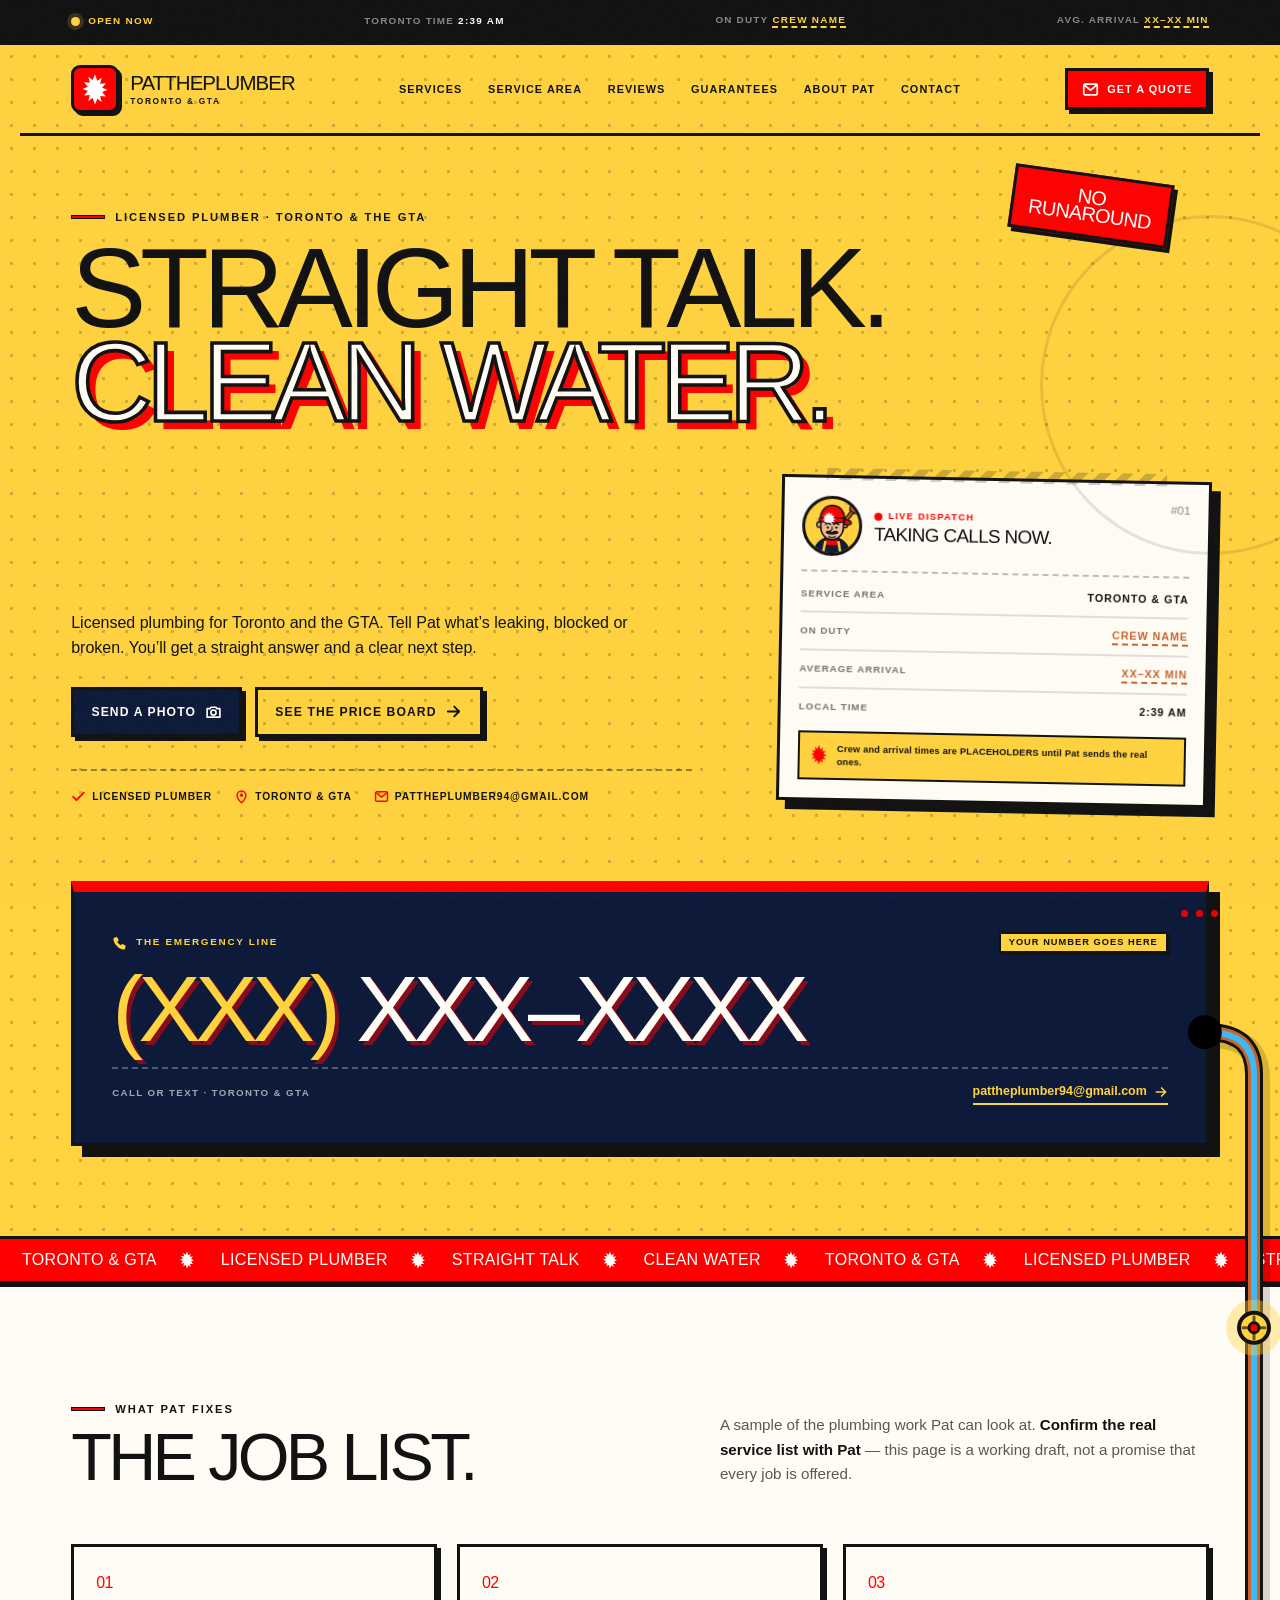
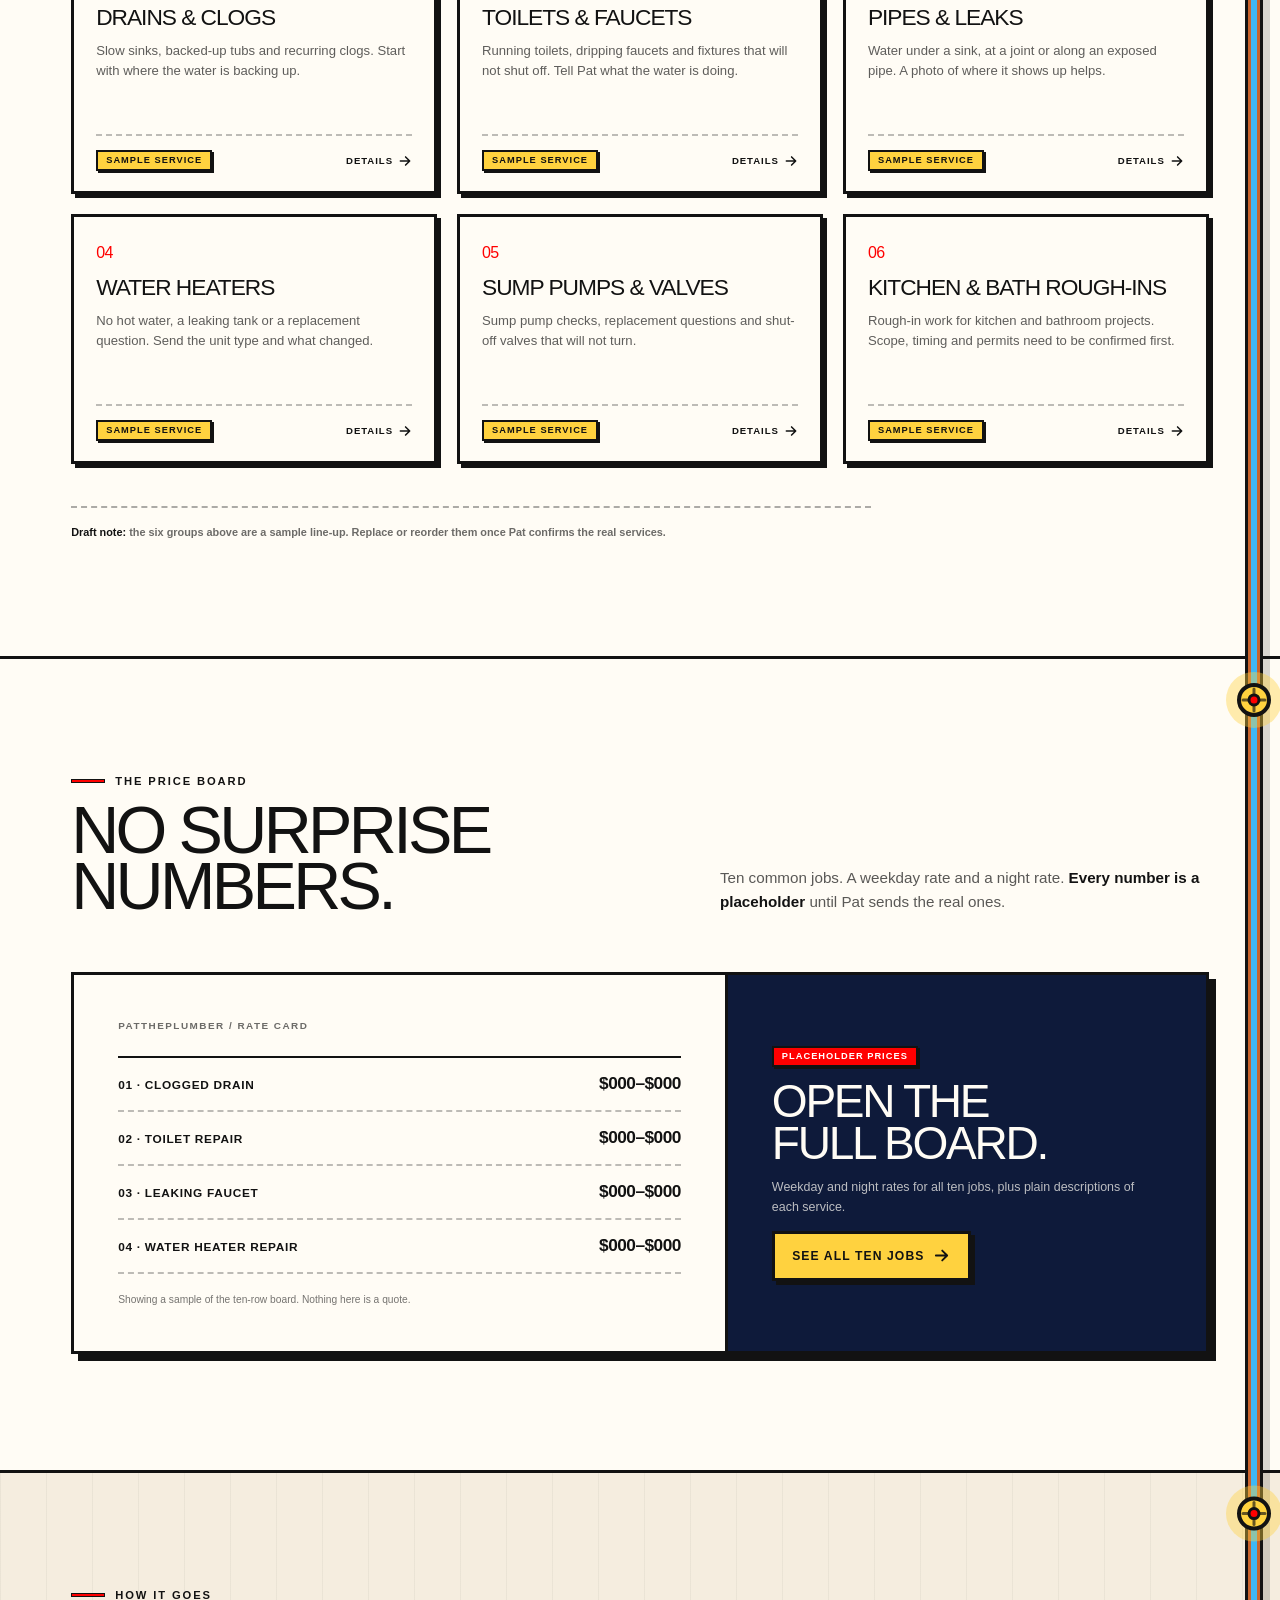
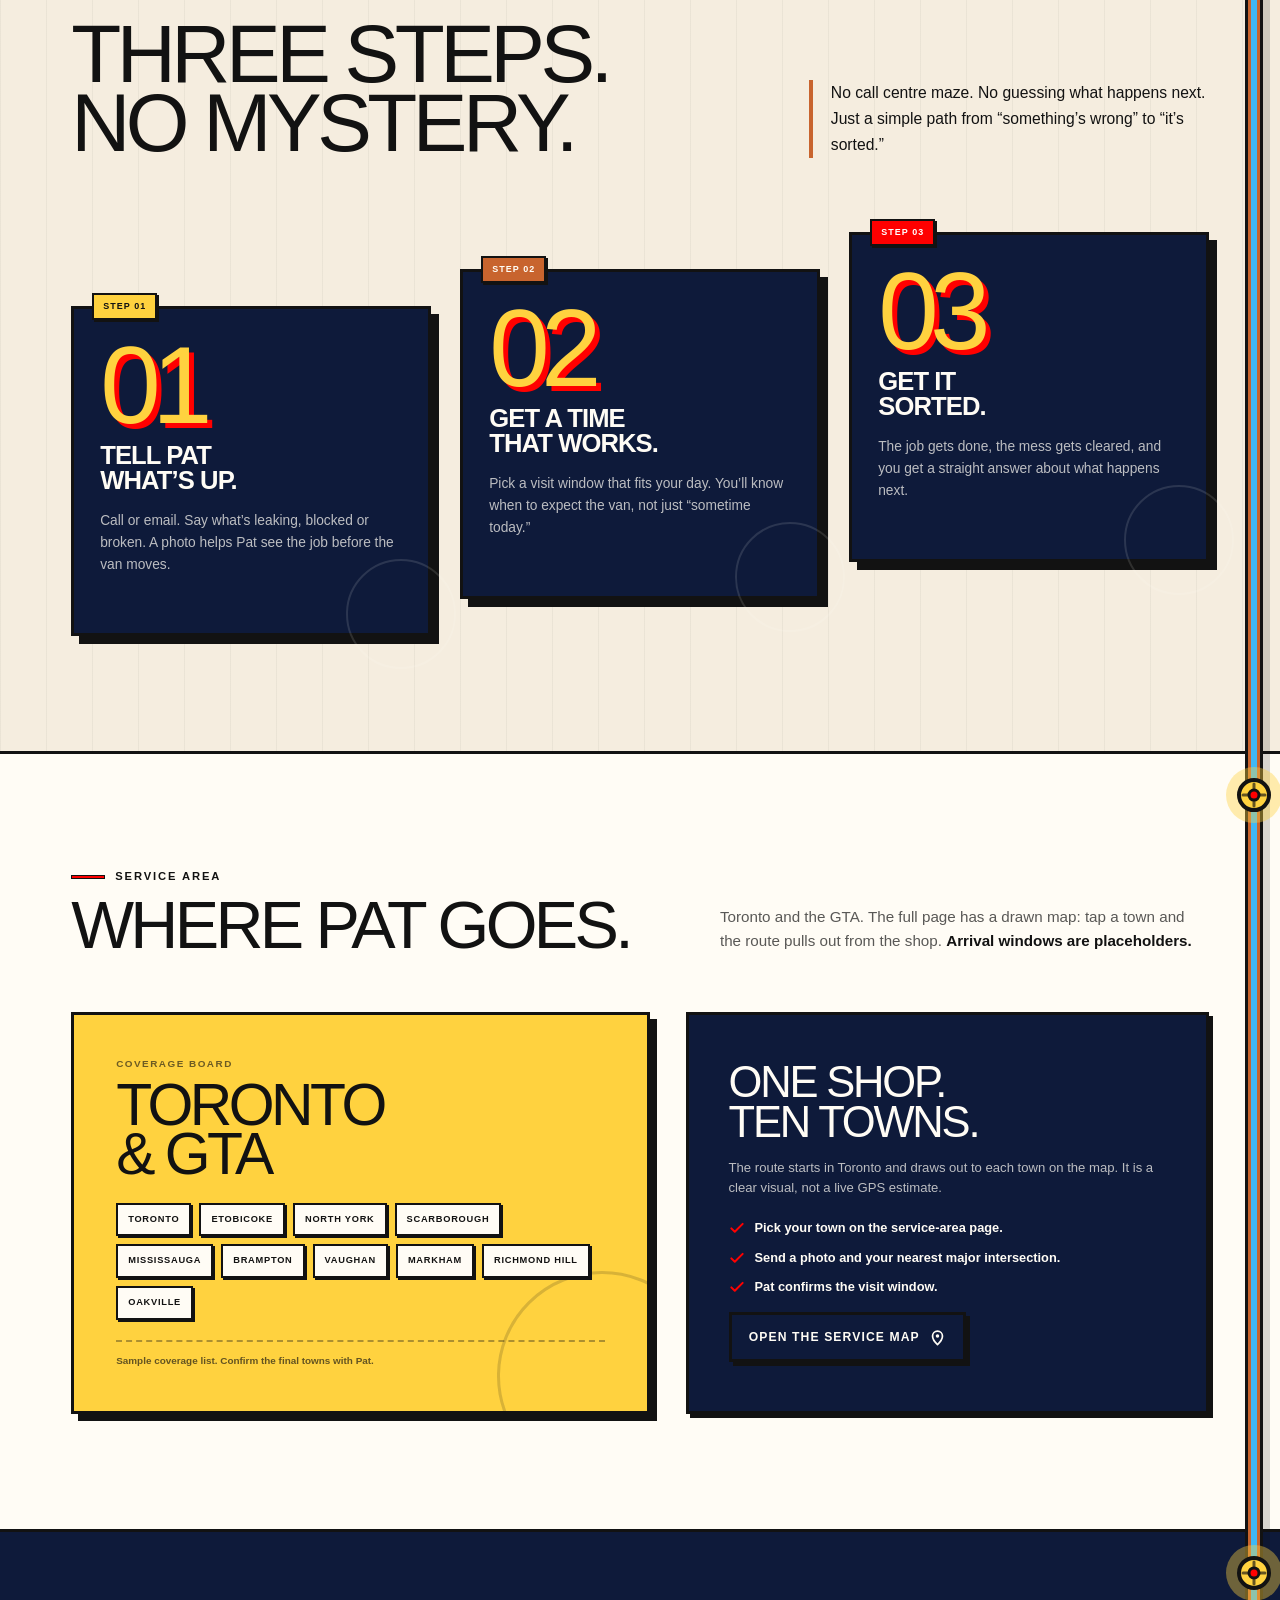
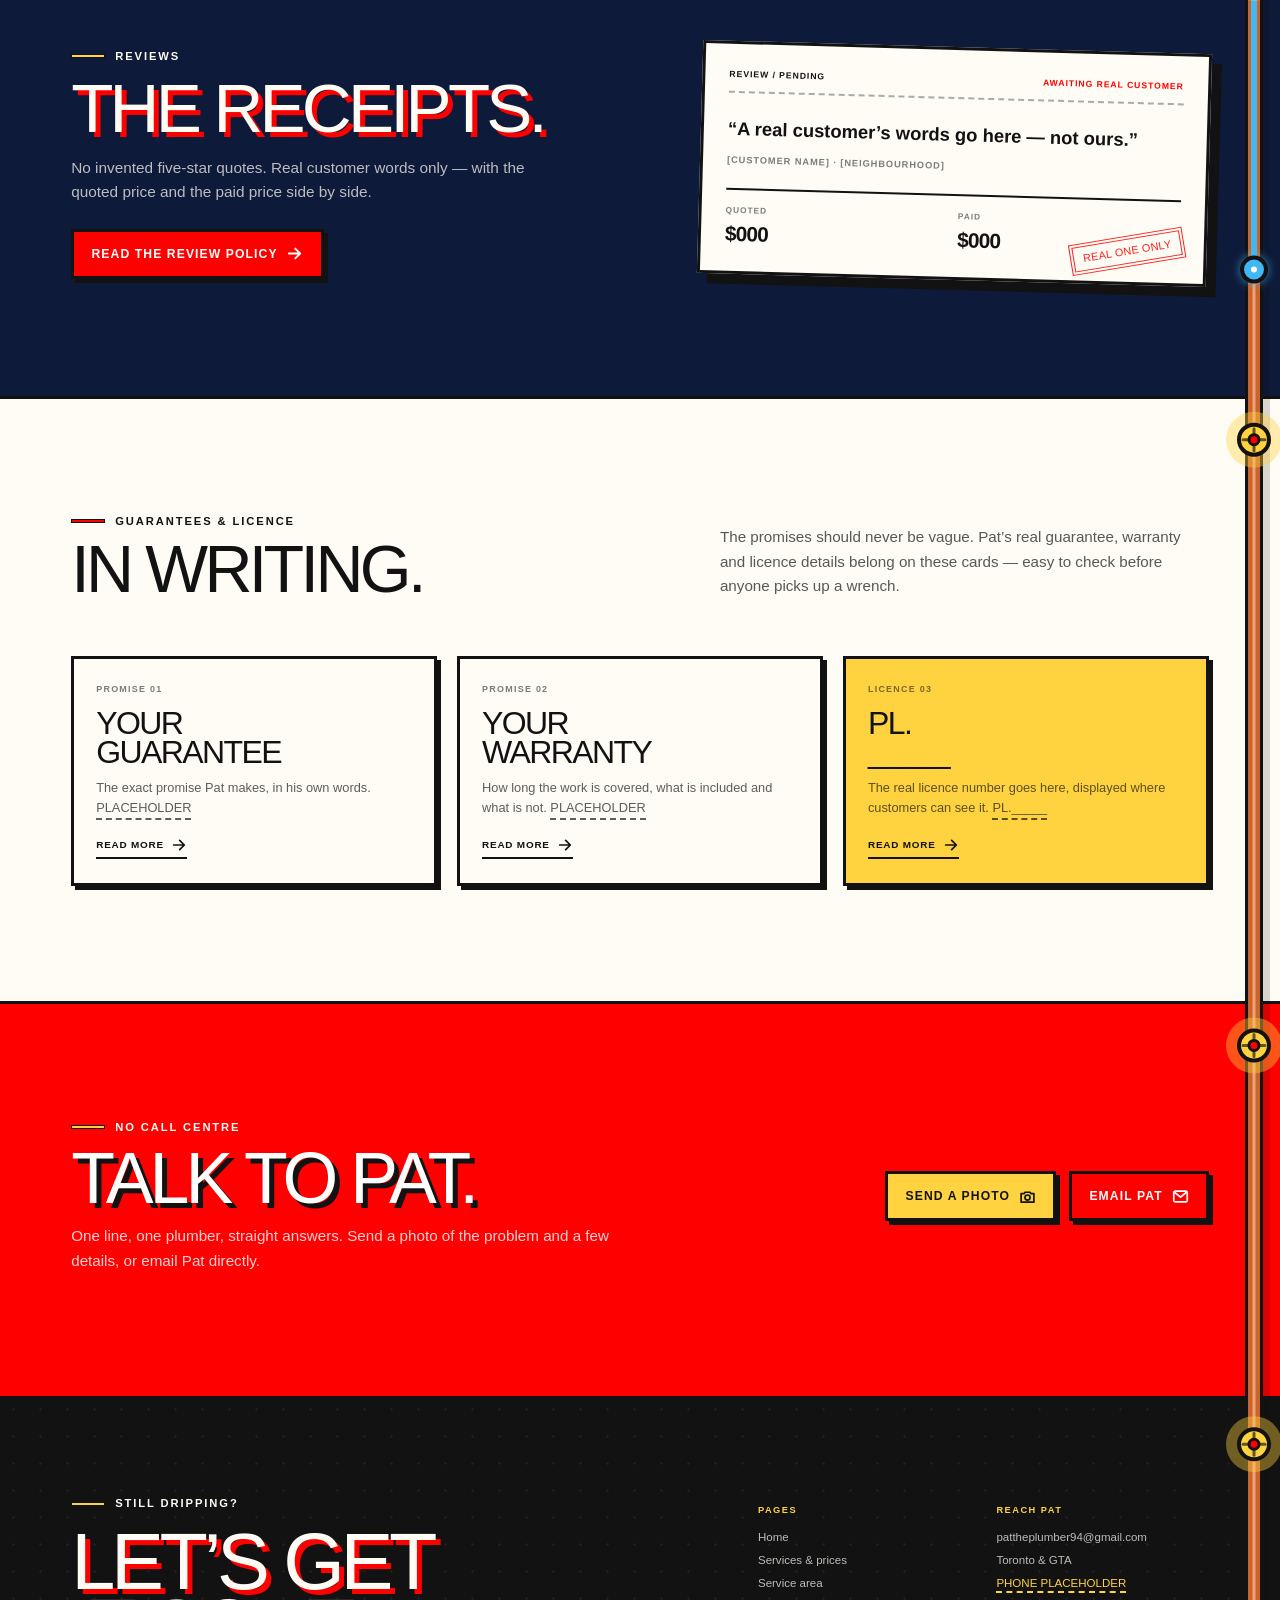
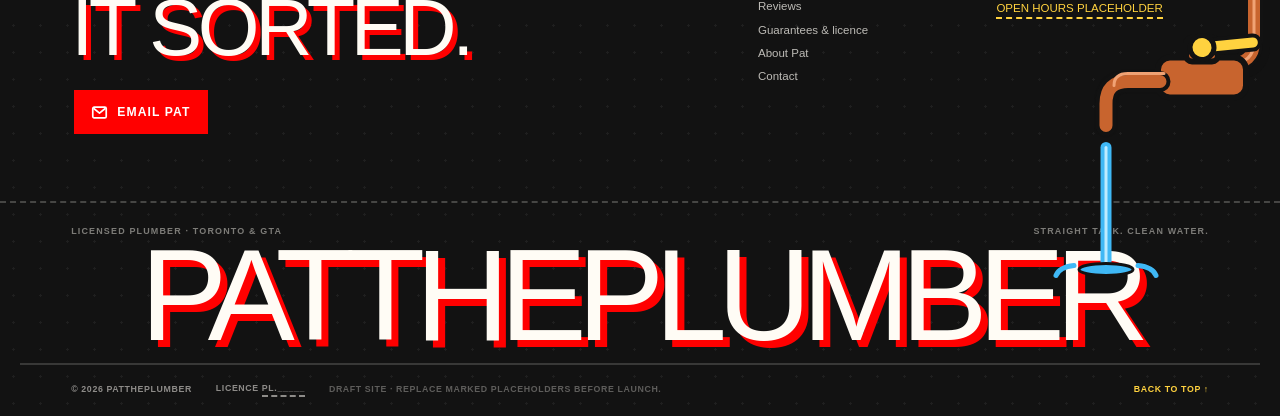
==== index.html @ 4ae0c4e9 "Add files via upload" ====
<!DOCTYPE html>
<html lang="en-CA" class="no-js">
<head>
  <meta charset="UTF-8">
  <meta name="viewport" content="width=device-width, initial-scale=1.0">
  <meta name="theme-color" content="#FFD23F">
  <meta name="robots" content="index, follow, max-image-preview:large">
  <title>Licensed Plumber in Toronto & the GTA | PatThePlumber</title>
  <meta name="description" content="Licensed plumbing for Toronto and the GTA. Straight talk, honest answers and careful work from PatThePlumber. Send a photo or email pattheplumber94@gmail.com.">
  <meta name="author" content="PatThePlumber">
  <meta name="geo.region" content="CA-ON">
  <meta name="geo.placename" content="Toronto">
  <link rel="canonical" href="/">
  <link rel="icon" href="favicon.svg" type="image/svg+xml">
  <link rel="preload" href="assets/fonts/archivo-black.woff2" as="font" type="font/woff2" crossorigin>
  <link rel="preload" href="assets/fonts/public-sans.woff2" as="font" type="font/woff2" crossorigin>
  <meta property="og:locale" content="en_CA">
  <meta property="og:type" content="website">
  <meta property="og:site_name" content="PatThePlumber">
  <meta property="og:title" content="Licensed Plumber in Toronto & the GTA | PatThePlumber">
  <meta property="og:description" content="Licensed plumbing for Toronto and the GTA. Straight talk, honest answers and careful work from PatThePlumber. Send a photo or email pattheplumber94@gmail.com.">
  <meta property="og:image" content="assets/og-cover.png">
  <meta property="og:image:alt" content="PatThePlumber — licensed plumber in Toronto and the GTA">
  <meta name="twitter:card" content="summary_large_image">
  <meta name="twitter:title" content="Licensed Plumber in Toronto & the GTA | PatThePlumber">
  <meta name="twitter:description" content="Licensed plumbing for Toronto and the GTA. Straight talk, honest answers and careful work from PatThePlumber. Send a photo or email pattheplumber94@gmail.com.">
  <meta name="twitter:image" content="assets/og-cover.png">
  <link rel="stylesheet" href="styles.css">
  <script type="application/ld+json">
{
  "@context": "https://schema.org",
  "@graph": [
    {
      "@type": [
        "Plumber",
        "LocalBusiness"
      ],
      "@id": "https://example.com/#business",
      "name": "PatThePlumber",
      "description": "Licensed plumbing for Toronto and the GTA.",
      "email": "pattheplumber94@gmail.com",
      "url": "https://example.com/",
      "areaServed": [
        {
          "@type": "City",
          "name": "Toronto"
        },
        {
          "@type": "City",
          "name": "Etobicoke"
        },
        {
          "@type": "City",
          "name": "North York"
        },
        {
          "@type": "City",
          "name": "Scarborough"
        },
        {
          "@type": "City",
          "name": "Mississauga"
        },
        {
          "@type": "City",
          "name": "Brampton"
        },
        {
          "@type": "City",
          "name": "Vaughan"
        },
        {
          "@type": "City",
          "name": "Markham"
        },
        {
          "@type": "City",
          "name": "Richmond Hill"
        },
        {
          "@type": "City",
          "name": "Oakville"
        }
      ],
      "knowsAbout": [
        "Drain cleaning",
        "Toilet repair",
        "Faucet repair",
        "Pipe repair",
        "Water heater repair",
        "Water heater replacement",
        "Sump pumps",
        "Shut-off valves",
        "Kitchen rough-ins",
        "Bathroom rough-ins"
      ]
    },
    {
      "@type": "WebSite",
      "@id": "https://example.com/#website",
      "url": "https://example.com/",
      "name": "PatThePlumber",
      "inLanguage": "en-CA",
      "publisher": {
        "@id": "https://example.com/#business"
      }
    },
    {
      "@type": "WebPage",
      "@id": "https://example.com/#webpage",
      "url": "https://example.com/",
      "name": "PatThePlumber — Licensed Plumber in Toronto & the GTA",
      "description": "Licensed plumbing for Toronto and the GTA. Straight talk, honest answers and careful work from PatThePlumber. Send a photo or email pattheplumber94@gmail.com.",
      "isPartOf": {
        "@id": "https://example.com/#website"
      },
      "about": {
        "@id": "https://example.com/#business"
      },
      "inLanguage": "en-CA"
    }
  ]
}
  </script>
  <script>document.documentElement.classList.remove("no-js");document.documentElement.classList.add("js");</script>
</head>
<body>

  <svg class="svg-sprite" xmlns="http://www.w3.org/2000/svg" aria-hidden="true">
    <defs>
      <symbol id="icon-arrow" viewBox="0 0 24 24">
        <path d="M4 12h15M13 5l7 7-7 7" fill="none" stroke="currentColor" stroke-width="2.6" stroke-linecap="round" stroke-linejoin="round"/>
      </symbol>
      <symbol id="icon-mail" viewBox="0 0 24 24">
        <rect x="2.5" y="4.5" width="19" height="15" rx="2" fill="none" stroke="currentColor" stroke-width="2.4"/>
        <path d="M3.5 6l8.5 7 8.5-7" fill="none" stroke="currentColor" stroke-width="2.4" stroke-linejoin="round"/>
      </symbol>
      <symbol id="icon-phone" viewBox="0 0 24 24">
        <path d="M7.2 2.8l3.1 5-2.2 2.1c1 2.6 2.7 4.3 5.3 5.3l2.1-2.2 5 3.1-.8 4.2c-.2 1-1.1 1.7-2.1 1.6C10 21 3 14 2.1 6.4c-.1-1 .6-1.9 1.6-2.1z" fill="currentColor"/>
      </symbol>
      <symbol id="icon-pin" viewBox="0 0 24 24">
        <path d="M12 22s7-6.1 7-12A7 7 0 1 0 5 10c0 5.9 7 12 7 12z" fill="none" stroke="currentColor" stroke-width="2.4" stroke-linejoin="round"/>
        <circle cx="12" cy="10" r="2.5" fill="currentColor"/>
      </symbol>
      <symbol id="icon-camera" viewBox="0 0 24 24">
        <path d="M3 8h4l1.5-2h7L17 8h4v12H3z" fill="none" stroke="currentColor" stroke-width="2.4" stroke-linejoin="round"/>
        <circle cx="12" cy="13.5" r="3.6" fill="none" stroke="currentColor" stroke-width="2.4"/>
      </symbol>
      <symbol id="icon-check" viewBox="0 0 24 24">
        <path d="M3.5 12.5l5.2 5.2L20.5 5.8" fill="none" stroke="currentColor" stroke-width="3" stroke-linecap="round" stroke-linejoin="round"/>
      </symbol>
      <symbol id="icon-drop" viewBox="0 0 24 24">
        <path d="M12 2.5S5.5 10 5.5 14.5a6.5 6.5 0 0 0 13 0C18.5 10 12 2.5 12 2.5z" fill="currentColor"/>
      </symbol>
      <symbol id="icon-wrench" viewBox="0 0 24 24">
        <path d="M15.7 2.6a6.2 6.2 0 0 0-5.8 8.5L2.6 18.4a2 2 0 0 0 2.9 2.9l7.3-7.3a6.2 6.2 0 0 0 8.5-5.8l-3.6 3.6-3.6-.1-.1-3.6 3.6-3.6z" fill="currentColor"/>
      </symbol>
      <symbol id="icon-maple" viewBox="0 0 64 72">
        <path d="M32 2l5.2 14.8 9.8-7-3.4 13.5 12.9-1.2-8.4 10 11.9 4.9-11.9 4.9 8.4 10-12.9-1.2 3.4 13.5-9.8-7L32 70l-5.2-14.8-9.8 7 3.4-13.5-12.9 1.2 8.4-10L4 35l11.9-4.9-8.4-10 12.9 1.2-3.4-13.5 9.8 7z" fill="currentColor"/>
      </symbol>
      <symbol id="icon-pat" viewBox="0 0 200 200">
        <circle cx="100" cy="100" r="98" fill="#FFD23F"/>
        <g fill="#121212" opacity=".16">
          <circle cx="30" cy="40" r="2.3"/><circle cx="54" cy="22" r="2.3"/><circle cx="80" cy="34" r="2.3"/><circle cx="170" cy="42" r="2.3"/><circle cx="150" cy="20" r="2.3"/><circle cx="28" cy="130" r="2.3"/><circle cx="174" cy="120" r="2.3"/><circle cx="30" cy="168" r="2.3"/><circle cx="170" cy="168" r="2.3"/>
        </g>
        <g transform="rotate(36 152 76)">
          <rect x="146" y="30" width="12" height="82" rx="4" fill="#C8642E" stroke="#121212" stroke-width="5"/>
          <path d="M152 18c-11 0-20 7-20 7l9 15h22l9-15s-9-7-20-7z" fill="#C8642E" stroke="#121212" stroke-width="5"/>
        </g>
        <path d="M36 200c3-36 27-56 64-56s61 20 64 56z" fill="#0E1A3A" stroke="#121212" stroke-width="6"/>
        <path d="M76 146h48v28H76z" fill="#FF0000" stroke="#121212" stroke-width="6"/>
        <path d="M76 156l-8 44M124 156l8 44" stroke="#FFD23F" stroke-width="9" fill="none"/>
        <circle cx="67" cy="200" r="6" fill="#FFD23F" stroke="#121212" stroke-width="3"/>
        <circle cx="133" cy="200" r="6" fill="#FFD23F" stroke="#121212" stroke-width="3"/>
        <path d="M86 128h28v24H86z" fill="#F2B98B" stroke="#121212" stroke-width="5"/>
        <circle cx="53" cy="96" r="10" fill="#F2B98B" stroke="#121212" stroke-width="5"/>
        <circle cx="147" cy="96" r="10" fill="#F2B98B" stroke="#121212" stroke-width="5"/>
        <path d="M58 78c0-26 18-44 42-44s42 18 42 44v26c0 27-18 46-42 46s-42-19-42-46z" fill="#F2B98B" stroke="#121212" stroke-width="6"/>
        <path d="M55 74c3-32 21-50 45-50s43 17 46 49l-91 1z" fill="#FF0000" stroke="#121212" stroke-width="6"/>
        <path d="M52 74c18-8 78-8 96 0v9c-27 8-69 8-96 0z" fill="#FF0000" stroke="#121212" stroke-width="5"/>
        <path d="M144 76c17 1 27 7 27 13 0 5-10 8-25 6z" fill="#FF0000" stroke="#121212" stroke-width="5"/>
        <path d="M88 48l4 10 8-6-2 11 11-1-6 8 9 4-9 4 6 8-11-1 2 11-8-6-4 10-4-10-8 6 2-11-11 1 6-8-9-4 9-4-6-8 11 1-2-11 8 6z" fill="#FFFFFF"/>
        <path d="M75 95c6-5 14-5 20 0M105 95c6-5 14-5 20 0" stroke="#121212" stroke-width="5" fill="none" stroke-linecap="round"/>
        <circle cx="84" cy="106" r="4.5" fill="#121212"/>
        <circle cx="116" cy="106" r="4.5" fill="#121212"/>
        <path d="M100 104v10l-6 3" stroke="#121212" stroke-width="4" fill="none" stroke-linecap="round"/>
        <path d="M76 123c8-7 16-7 24 0 8-7 16-7 24 0 0 6-10 9-24 9s-24-3-24-9z" fill="#121212"/>
        <path d="M88 139c6 5 18 5 24 0" stroke="#121212" stroke-width="4" fill="none" stroke-linecap="round"/>
      </symbol>
      <symbol id="icon-shop" viewBox="0 0 40 40">
        <rect x="2" y="2" width="36" height="36" rx="4" fill="#FFD23F" stroke="#121212" stroke-width="3"/>
        <path d="M26 8a7 7 0 0 0-6.3 9.6L8.4 29a2.1 2.1 0 1 0 3 3l11.4-11.3A7 7 0 0 0 32.4 14l-4 4-3.4-.1-.1-3.4z" fill="#121212"/>
      </symbol>
    </defs>
  </svg>

  <a class="skip-link" href="#main">Skip to content</a>

  <div class="site">
    <header class="status-bar">
      <div class="status-bar__inner container">
        <p class="status-open"><span class="status-open__dot" aria-hidden="true"></span> Open now</p>
        <p class="status-time"><span class="status-label">Toronto time</span> <span id="local-time">--:--</span></p>
        <p class="status-crew"><span class="status-label">On duty</span> <span class="ph">CREW NAME</span></p>
        <p class="status-eta"><span class="status-label">Avg. arrival</span> <span class="ph">XX–XX MIN</span></p>
      </div>
    </header>

    <main id="main">
      <section class="hero" id="top" data-pipe-section="Home" data-pipe-number="00">
        <nav class="nav container" aria-label="Main navigation">
          <a class="brand" href="index.html" aria-label="PatThePlumber — home">
            <span class="brand__mark" aria-hidden="true">
              <svg viewBox="0 0 64 64">
                <rect x="2" y="2" width="60" height="60" rx="10" fill="#FF0000" stroke="#121212" stroke-width="4"/>
                <use href="#icon-maple" x="13" y="11" width="38" height="43" color="#FFFFFF"/>
              </svg>
            </span>
            <span class="brand__type">
              <span class="brand__name">PATTHEPLUMBER</span>
              <span class="brand__sub">TORONTO &amp; GTA</span>
            </span>
          </a>

          <div class="nav__links" id="nav-links">
            <a href="services.html">Services</a>
            <a href="service-area.html">Service area</a>
            <a href="reviews.html">Reviews</a>
            <a href="guarantees.html">Guarantees</a>
            <a href="about.html">About Pat</a>
            <a href="contact.html">Contact</a>
          </div>

          <a class="btn btn--red btn--small nav__cta" href="contact.html">
            <svg class="icon" aria-hidden="true"><use href="#icon-mail"/></svg>
            Get a quote
          </a>
        </nav>

        <div class="hero__inner container">
          <div class="hero__head">
            <p class="eyebrow"><span class="eyebrow__rule" aria-hidden="true"></span> Licensed plumber · Toronto &amp; the GTA</p>
            <h1 class="display hero__title">STRAIGHT TALK.<br><span class="hero__title-accent">CLEAN WATER.</span></h1>
            <span class="hero__sticker" aria-hidden="true">NO<br>RUNAROUND</span>
          </div>

          <div class="hero__grid">
            <div class="hero__copy">
              <p class="hero__lede">Licensed plumbing for Toronto and the GTA. Tell Pat what’s leaking, blocked or broken. You’ll get a straight answer and a clear next step.</p>

              <div class="hero__actions">
                <a class="btn btn--navy" href="contact.html#quote">
                  Send a photo
                  <svg class="icon" aria-hidden="true"><use href="#icon-camera"/></svg>
                </a>
                <a class="btn btn--ghost" href="services.html#prices">
                  See the price board
                  <svg class="icon" aria-hidden="true"><use href="#icon-arrow"/></svg>
                </a>
              </div>

              <ul class="hero__facts">
                <li>
                  <svg class="icon" aria-hidden="true"><use href="#icon-check"/></svg>
                  Licensed plumber
                </li>
                <li>
                  <svg class="icon" aria-hidden="true"><use href="#icon-pin"/></svg>
                  Toronto &amp; GTA
                </li>
                <li>
                  <a href="mailto:pattheplumber94@gmail.com">
                    <svg class="icon" aria-hidden="true"><use href="#icon-mail"/></svg>
                    pattheplumber94@gmail.com
                  </a>
                </li>
              </ul>
            </div>

            <aside class="dispatch" aria-label="Live dispatch board">
              <div class="dispatch__head">
                <span class="dispatch__avatar" aria-hidden="true">
                  <svg viewBox="0 0 200 200"><use href="#icon-pat"/></svg>
                </span>
                <div class="dispatch__heading">
                  <p class="dispatch__live"><span class="live-dot" aria-hidden="true"></span> Live dispatch</p>
                  <p class="dispatch__title">Taking calls now.</p>
                </div>
                <span class="dispatch__no" aria-hidden="true">#01</span>
              </div>

              <div class="dispatch__rows">
                <div class="dispatch__row">
                  <span>Service area</span>
                  <strong>Toronto &amp; GTA</strong>
                </div>
                <div class="dispatch__row">
                  <span>On duty</span>
                  <strong class="ph">CREW NAME</strong>
                </div>
                <div class="dispatch__row">
                  <span>Average arrival</span>
                  <strong class="ph">XX–XX MIN</strong>
                </div>
                <div class="dispatch__row">
                  <span>Local time</span>
                  <strong id="dispatch-time">--:--</strong>
                </div>
              </div>

              <div class="dispatch__foot">
                <span class="dispatch__flag" aria-hidden="true">
                  <svg viewBox="0 0 64 72"><use href="#icon-maple" color="#FF0000"/></svg>
                </span>
                <p>Crew and arrival times are <strong>placeholders</strong> until Pat sends the real ones.</p>
              </div>
            </aside>
          </div>

          <div class="phone-slab" id="phone">
            <div class="phone-slab__top">
              <p class="phone-slab__label">
                <svg class="icon" aria-hidden="true"><use href="#icon-phone"/></svg>
                The emergency line
              </p>
              <span class="tag tag--yellow">Your number goes here</span>
            </div>

            <p class="phone-slab__number" aria-label="Placeholder phone number — add your real number">
              <span>(XXX)</span> XXX–XXXX
            </p>

            <div class="phone-slab__bottom">
              <p class="phone-slab__note">Call or text · Toronto &amp; GTA</p>
              <a class="phone-slab__email" href="mailto:pattheplumber94@gmail.com">
                pattheplumber94@gmail.com
                <svg class="icon" aria-hidden="true"><use href="#icon-arrow"/></svg>
              </a>
            </div>
          </div>
        </div>
      </section>

      <div class="marquee" aria-hidden="true">
        <div class="marquee__track">
          <span>Toronto &amp; GTA</span><span class="marquee__leaf"><svg viewBox="0 0 64 72"><use href="#icon-maple"/></svg></span>
          <span>Licensed plumber</span><span class="marquee__leaf"><svg viewBox="0 0 64 72"><use href="#icon-maple"/></svg></span>
          <span>Straight talk</span><span class="marquee__leaf"><svg viewBox="0 0 64 72"><use href="#icon-maple"/></svg></span>
          <span>Clean water</span><span class="marquee__leaf"><svg viewBox="0 0 64 72"><use href="#icon-maple"/></svg></span>
          <span>Toronto &amp; GTA</span><span class="marquee__leaf"><svg viewBox="0 0 64 72"><use href="#icon-maple"/></svg></span>
          <span>Licensed plumber</span><span class="marquee__leaf"><svg viewBox="0 0 64 72"><use href="#icon-maple"/></svg></span>
          <span>Straight talk</span><span class="marquee__leaf"><svg viewBox="0 0 64 72"><use href="#icon-maple"/></svg></span>
          <span>Clean water</span><span class="marquee__leaf"><svg viewBox="0 0 64 72"><use href="#icon-maple"/></svg></span>
        </div>
      </div>

      <section class="section home-services" id="services" data-pipe-section="What Pat fixes" data-pipe-number="01">
        <div class="container">
          <div class="section-head">
            <div>
              <p class="eyebrow"><span class="eyebrow__rule" aria-hidden="true"></span> What Pat fixes</p>
              <h2 class="display section-title">THE JOB LIST.</h2>
            </div>
            <p class="section-head__lede">A sample of the plumbing work Pat can look at. <strong>Confirm the real service list with Pat</strong> — this page is a working draft, not a promise that every job is offered.</p>
          </div>

          <div class="service-grid">
            <article class="service-card">
              <span class="service-card__num" aria-hidden="true">01</span>
              <h3><a href="services.html#drains">Drains &amp; clogs</a></h3>
              <p>Slow sinks, backed-up tubs and recurring clogs. Start with where the water is backing up.</p>
              <div class="service-card__foot">
                <span class="tag tag--yellow">Sample service</span>
                <a class="service-card__link" href="services.html#drains">Details <svg class="icon" aria-hidden="true"><use href="#icon-arrow"/></svg></a>
              </div>
            </article>

            <article class="service-card">
              <span class="service-card__num" aria-hidden="true">02</span>
              <h3><a href="services.html#fixtures">Toilets &amp; faucets</a></h3>
              <p>Running toilets, dripping faucets and fixtures that will not shut off. Tell Pat what the water is doing.</p>
              <div class="service-card__foot">
                <span class="tag tag--yellow">Sample service</span>
                <a class="service-card__link" href="services.html#fixtures">Details <svg class="icon" aria-hidden="true"><use href="#icon-arrow"/></svg></a>
              </div>
            </article>

            <article class="service-card">
              <span class="service-card__num" aria-hidden="true">03</span>
              <h3><a href="services.html#pipes">Pipes &amp; leaks</a></h3>
              <p>Water under a sink, at a joint or along an exposed pipe. A photo of where it shows up helps.</p>
              <div class="service-card__foot">
                <span class="tag tag--yellow">Sample service</span>
                <a class="service-card__link" href="services.html#pipes">Details <svg class="icon" aria-hidden="true"><use href="#icon-arrow"/></svg></a>
              </div>
            </article>

            <article class="service-card">
              <span class="service-card__num" aria-hidden="true">04</span>
              <h3><a href="services.html#water-heaters">Water heaters</a></h3>
              <p>No hot water, a leaking tank or a replacement question. Send the unit type and what changed.</p>
              <div class="service-card__foot">
                <span class="tag tag--yellow">Sample service</span>
                <a class="service-card__link" href="services.html#water-heaters">Details <svg class="icon" aria-hidden="true"><use href="#icon-arrow"/></svg></a>
              </div>
            </article>

            <article class="service-card">
              <span class="service-card__num" aria-hidden="true">05</span>
              <h3><a href="services.html#sump-valves">Sump pumps &amp; valves</a></h3>
              <p>Sump pump checks, replacement questions and shut-off valves that will not turn.</p>
              <div class="service-card__foot">
                <span class="tag tag--yellow">Sample service</span>
                <a class="service-card__link" href="services.html#sump-valves">Details <svg class="icon" aria-hidden="true"><use href="#icon-arrow"/></svg></a>
              </div>
            </article>

            <article class="service-card">
              <span class="service-card__num" aria-hidden="true">06</span>
              <h3><a href="services.html#rough-ins">Kitchen &amp; bath rough-ins</a></h3>
              <p>Rough-in work for kitchen and bathroom projects. Scope, timing and permits need to be confirmed first.</p>
              <div class="service-card__foot">
                <span class="tag tag--yellow">Sample service</span>
                <a class="service-card__link" href="services.html#rough-ins">Details <svg class="icon" aria-hidden="true"><use href="#icon-arrow"/></svg></a>
              </div>
            </article>
          </div>

          <p class="section-note"><strong>Draft note:</strong> the six groups above are a sample line-up. Replace or reorder them once Pat confirms the real services.</p>
        </div>
      </section>

      <section class="section rate-teaser-section" id="prices" data-pipe-section="Price board" data-pipe-number="02">
        <div class="container">
          <div class="section-head">
            <div>
              <p class="eyebrow"><span class="eyebrow__rule" aria-hidden="true"></span> The price board</p>
              <h2 class="display section-title">NO SURPRISE NUMBERS.</h2>
            </div>
            <p class="section-head__lede">Ten common jobs. A weekday rate and a night rate. <strong>Every number is a placeholder</strong> until Pat sends the real ones.</p>
          </div>

          <div class="rate-teaser">
            <div class="rate-teaser__copy">
              <p class="board-kicker">PatThePlumber / rate card</p>
              <div class="rate-teaser__rows" aria-hidden="true">
                <div><span>01 · Clogged drain</span><strong>$000–$000</strong></div>
                <div><span>02 · Toilet repair</span><strong>$000–$000</strong></div>
                <div><span>03 · Leaking faucet</span><strong>$000–$000</strong></div>
                <div><span>04 · Water heater repair</span><strong>$000–$000</strong></div>
              </div>
              <p class="rate-teaser__note">Showing a sample of the ten-row board. Nothing here is a quote.</p>
            </div>

            <div class="rate-teaser__cta">
              <span class="tag tag--red">Placeholder prices</span>
              <h3>OPEN THE<br>FULL BOARD.</h3>
              <p>Weekday and night rates for all ten jobs, plus plain descriptions of each service.</p>
              <a class="btn btn--yellow" href="services.html#prices">See all ten jobs <svg class="icon" aria-hidden="true"><use href="#icon-arrow"/></svg></a>
            </div>
          </div>
        </div>
      </section>

      <section class="section steps" id="how" data-pipe-section="How it goes" data-pipe-number="03">
        <div class="container">
          <div class="steps__head">
            <div>
              <p class="eyebrow"><span class="eyebrow__rule" aria-hidden="true"></span> How it goes</p>
              <h2 class="display steps__title">THREE STEPS.<br>NO MYSTERY.</h2>
            </div>
            <p class="steps__lede">No call centre maze. No guessing what happens next. Just a simple path from “something’s wrong” to “it’s sorted.”</p>
          </div>

          <div class="steps__grid">
            <article class="step-card step-card--1">
              <span class="step-card__tab">Step 01</span>
              <span class="step-card__num" aria-hidden="true">01</span>
              <h3>TELL PAT<br>WHAT’S UP.</h3>
              <p>Call or email. Say what’s leaking, blocked or broken. A photo helps Pat see the job before the van moves.</p>
            </article>

            <article class="step-card step-card--2">
              <span class="step-card__tab">Step 02</span>
              <span class="step-card__num" aria-hidden="true">02</span>
              <h3>GET A TIME<br>THAT WORKS.</h3>
              <p>Pick a visit window that fits your day. You’ll know when to expect the van, not just “sometime today.”</p>
            </article>

            <article class="step-card step-card--3">
              <span class="step-card__tab">Step 03</span>
              <span class="step-card__num" aria-hidden="true">03</span>
              <h3>GET IT<br>SORTED.</h3>
              <p>The job gets done, the mess gets cleared, and you get a straight answer about what happens next.</p>
            </article>
          </div>
        </div>
      </section>

      <section class="section area-teaser-section" id="area" data-pipe-section="Service area" data-pipe-number="04">
        <div class="container">
          <div class="section-head">
            <div>
              <p class="eyebrow"><span class="eyebrow__rule" aria-hidden="true"></span> Service area</p>
              <h2 class="display section-title">WHERE PAT GOES.</h2>
            </div>
            <p class="section-head__lede">Toronto and the GTA. The full page has a drawn map: tap a town and the route pulls out from the shop. <strong>Arrival windows are placeholders.</strong></p>
          </div>

          <div class="area-teaser">
            <div class="coverage-board">
              <p class="board-kicker">Coverage board</p>
              <p class="coverage-board__title">TORONTO<br>&amp; GTA</p>
              <div class="town-pills">
                <a class="town-pill" href="service-area.html#toronto">Toronto</a>
                <a class="town-pill" href="service-area.html#etobicoke">Etobicoke</a>
                <a class="town-pill" href="service-area.html#north-york">North York</a>
                <a class="town-pill" href="service-area.html#scarborough">Scarborough</a>
                <a class="town-pill" href="service-area.html#mississauga">Mississauga</a>
                <a class="town-pill" href="service-area.html#brampton">Brampton</a>
                <a class="town-pill" href="service-area.html#vaughan">Vaughan</a>
                <a class="town-pill" href="service-area.html#markham">Markham</a>
                <a class="town-pill" href="service-area.html#richmond-hill">Richmond Hill</a>
                <a class="town-pill" href="service-area.html#oakville">Oakville</a>
              </div>
              <p class="coverage-board__note">Sample coverage list. Confirm the final towns with Pat.</p>
            </div>

            <div class="area-teaser__copy">
              <h3>ONE SHOP.<br>TEN TOWNS.</h3>
              <p>The route starts in Toronto and draws out to each town on the map. It is a clear visual, not a live GPS estimate.</p>
              <ul class="checklist">
                <li><svg class="icon" aria-hidden="true"><use href="#icon-check"/></svg> Pick your town on the service-area page.</li>
                <li><svg class="icon" aria-hidden="true"><use href="#icon-check"/></svg> Send a photo and your nearest major intersection.</li>
                <li><svg class="icon" aria-hidden="true"><use href="#icon-check"/></svg> Pat confirms the visit window.</li>
              </ul>
              <a class="btn btn--navy" href="service-area.html">Open the service map <svg class="icon" aria-hidden="true"><use href="#icon-pin"/></svg></a>
            </div>
          </div>
        </div>
      </section>

      <section class="section reviews-teaser" id="reviews" data-pipe-section="Reviews" data-pipe-number="05">
        <div class="container reviews-teaser__grid">
          <div>
            <p class="eyebrow eyebrow--light"><span class="eyebrow__rule" aria-hidden="true"></span> Reviews</p>
            <h2 class="display reviews-teaser__title">THE RECEIPTS.</h2>
            <p class="reviews-teaser__lede">No invented five-star quotes. Real customer words only — with the quoted price and the paid price side by side.</p>
            <a class="btn btn--red" href="reviews.html">Read the review policy <svg class="icon" aria-hidden="true"><use href="#icon-arrow"/></svg></a>
          </div>

          <div class="receipt-note">
            <div class="receipt-note__head"><span>Review / pending</span><span>Awaiting real customer</span></div>
            <p class="receipt-note__quote">“A real customer’s words go here — not ours.”</p>
            <p class="receipt-note__who">[CUSTOMER NAME] · [NEIGHBOURHOOD]</p>
            <div class="receipt-note__rows">
              <div><span>Quoted</span><strong>$000</strong></div>
              <div><span>Paid</span><strong>$000</strong></div>
            </div>
            <span class="stamp" data-stamp>Real one only</span>
          </div>
        </div>
      </section>

      <section class="section trust-section" id="guarantees" data-pipe-section="Guarantees" data-pipe-number="06">
        <div class="container">
          <div class="section-head">
            <div>
              <p class="eyebrow"><span class="eyebrow__rule" aria-hidden="true"></span> Guarantees &amp; licence</p>
              <h2 class="display section-title">IN WRITING.</h2>
            </div>
            <p class="section-head__lede">The promises should never be vague. Pat’s real guarantee, warranty and licence details belong on these cards — easy to check before anyone picks up a wrench.</p>
          </div>

          <div class="trust-strip">
            <article class="trust-card">
              <span class="trust-card__label">Promise 01</span>
              <h3>YOUR<br>GUARANTEE</h3>
              <p>The exact promise Pat makes, in his own words. <span class="ph">PLACEHOLDER</span></p>
              <a class="text-link" href="guarantees.html">Read more <svg class="icon" aria-hidden="true"><use href="#icon-arrow"/></svg></a>
            </article>

            <article class="trust-card">
              <span class="trust-card__label">Promise 02</span>
              <h3>YOUR<br>WARRANTY</h3>
              <p>How long the work is covered, what is included and what is not. <span class="ph">PLACEHOLDER</span></p>
              <a class="text-link" href="guarantees.html">Read more <svg class="icon" aria-hidden="true"><use href="#icon-arrow"/></svg></a>
            </article>

            <article class="trust-card trust-card--licence">
              <span class="trust-card__label">Licence 03</span>
              <h3>PL.<br>_____</h3>
              <p>The real licence number goes here, displayed where customers can see it. <span class="ph">PL._____</span></p>
              <a class="text-link" href="guarantees.html">Read more <svg class="icon" aria-hidden="true"><use href="#icon-arrow"/></svg></a>
            </article>
          </div>
        </div>
      </section>

      <section class="section contact-cta" id="contact" data-pipe-section="Contact" data-pipe-number="07">
        <div class="container contact-cta__inner">
          <div>
            <p class="eyebrow eyebrow--light"><span class="eyebrow__rule" aria-hidden="true"></span> No call centre</p>
            <h2 class="display contact-cta__title">TALK TO PAT.</h2>
            <p>One line, one plumber, straight answers. Send a photo of the problem and a few details, or email Pat directly.</p>
          </div>
          <div class="contact-cta__actions">
            <a class="btn btn--yellow" href="contact.html#quote">Send a photo <svg class="icon" aria-hidden="true"><use href="#icon-camera"/></svg></a>
            <a class="btn btn--ghost btn--on-dark" href="mailto:pattheplumber94@gmail.com">Email Pat <svg class="icon" aria-hidden="true"><use href="#icon-mail"/></svg></a>
          </div>
        </div>
      </section>

    </main>

    <footer class="site-footer" id="footer" data-pipe-section="PatThePlumber" data-pipe-number="END">
      <div class="container footer__top">
        <div class="footer__cta">
          <p class="eyebrow eyebrow--light"><span class="eyebrow__rule" aria-hidden="true"></span> Still dripping?</p>
          <h2 class="display footer__cta-title">LET’S GET<br>IT SORTED.</h2>
          <a class="btn btn--red" href="mailto:pattheplumber94@gmail.com">
            <svg class="icon" aria-hidden="true"><use href="#icon-mail"/></svg>
            Email Pat
          </a>
        </div>

        <div class="footer__links">
          <div>
            <p class="footer__label">Pages</p>
            <a href="index.html">Home</a>
            <a href="services.html">Services &amp; prices</a>
            <a href="service-area.html">Service area</a>
            <a href="reviews.html">Reviews</a>
            <a href="guarantees.html">Guarantees &amp; licence</a>
            <a href="about.html">About Pat</a>
            <a href="contact.html">Contact</a>
          </div>
          <div>
            <p class="footer__label">Reach Pat</p>
            <a href="mailto:pattheplumber94@gmail.com">pattheplumber94@gmail.com</a>
            <span>Toronto &amp; GTA</span>
            <span class="ph">PHONE PLACEHOLDER</span>
            <span class="ph">OPEN HOURS PLACEHOLDER</span>
          </div>
        </div>
      </div>

      <div class="footer__name-wrap">
        <div class="container footer__name-meta">
          <span>Licensed plumber · Toronto &amp; GTA</span>
          <span>Straight talk. Clean water.</span>
        </div>
        <h2 class="footer__name" id="footer-name"><span>PATTHE</span><span>PLUMBER</span></h2>
      </div>

      <div class="container footer__bottom">
        <p>© <span id="year">2026</span> PatThePlumber</p>
        <p>Licence <span class="ph">PL._____</span></p>
        <p class="footer__draft">Draft site · replace marked placeholders before launch.</p>
        <a href="#top">Back to top <span aria-hidden="true">↑</span></a>
      </div>
    </footer>
  </div>

  <div class="pipe-layer" id="pipe-layer" aria-hidden="true">
    <svg id="pipe-svg" xmlns="http://www.w3.org/2000/svg">
      <path id="pipe-shadow" fill="none" stroke-width="22" stroke-linecap="round" stroke-linejoin="round"/>
      <path id="pipe-outline" fill="none" stroke="#121212" stroke-width="18" stroke-linecap="round" stroke-linejoin="round"/>
      <path id="pipe-body" fill="none" stroke="#C8642E" stroke-width="12" stroke-linecap="round" stroke-linejoin="round"/>
      <path id="pipe-highlight" fill="none" stroke="#F0A274" stroke-width="3" stroke-linecap="round" stroke-linejoin="round"/>
      <path id="pipe-water" fill="none" stroke="#3FB8F5" stroke-width="6" stroke-linecap="round" stroke-linejoin="round"/>
      <g id="pipe-joints"></g>

      <g id="pipe-faucet" class="faucet">
        <path class="faucet__shadow" d="M -42 4 H -74 Q -96 4 -96 26 V 48" fill="none" stroke="#121212" stroke-width="24" stroke-linecap="round"/>
        <rect x="-44" y="-20" width="88" height="40" rx="12" fill="#C8642E" stroke="#121212" stroke-width="6"/>
        <rect x="-16" y="-40" width="32" height="24" rx="6" fill="#C8642E" stroke="#121212" stroke-width="6"/>
        <path d="M -42 4 H -74 Q -96 4 -96 26 V 48" fill="none" stroke="#121212" stroke-width="21" stroke-linecap="round"/>
        <path d="M -42 4 H -74 Q -96 4 -96 26 V 48" fill="none" stroke="#C8642E" stroke-width="13" stroke-linecap="round"/>
        <path d="M -38 -4 H -74 Q -88 -4 -88 8" fill="none" stroke="#F0A274" stroke-width="3" stroke-linecap="round"/>
        <g id="faucet-lever">
          <path d="M 0 -30 L 44 -56" fill="none" stroke="#121212" stroke-width="18" stroke-linecap="round"/>
          <path d="M 0 -30 L 44 -56" fill="none" stroke="#FFD23F" stroke-width="10" stroke-linecap="round"/>
          <circle cx="0" cy="-30" r="12" fill="#FFD23F" stroke="#121212" stroke-width="5"/>
        </g>
        <path id="faucet-stream" class="faucet__stream" d="" fill="none" stroke="#3FB8F5" stroke-width="11" stroke-linecap="round"/>
        <path id="faucet-stream-shine" class="faucet__stream" d="" fill="none" stroke="#BDEBFF" stroke-width="3" stroke-linecap="round"/>
        <g id="faucet-splash" class="faucet__splash">
          <ellipse cx="-96" cy="0" rx="27" ry="6" fill="#3FB8F5" stroke="#121212" stroke-width="3"/>
          <path d="M-128 -4c-10 1-16 5-18 10M-64 -4c10 1 16 5 18 10" fill="none" stroke="#3FB8F5" stroke-width="5" stroke-linecap="round"/>
        </g>
      </g>

      <g id="water-head" class="water-head" hidden>
        <circle r="12" fill="#3FB8F5" stroke="#121212" stroke-width="4"/>
        <circle r="3" fill="#FFFCF5"/>
      </g>
    </svg>
  </div>

  <script src="script.js"></script>
</body>
</html>
---- styles.css ----
@font-face {
  font-family: "Archivo Black";
  src: url("assets/fonts/archivo-black.woff2") format("woff2");
  font-weight: 400;
  font-style: normal;
  font-display: swap;
}

@font-face {
  font-family: "Public Sans";
  src: url("assets/fonts/public-sans.woff2") format("woff2");
  font-weight: 100 900;
  font-style: normal;
  font-display: swap;
}

:root {
  --copper: #C8642E;
  --navy: #0E1A3A;
  --yellow: #FFD23F;
  --warm: #FFFCF5;
  --ink: #121212;
  --water: #3FB8F5;
  --red: #FF0000;
  --white: #FFFFFF;
  --canada-red: #FF0000;
  --canada-white: #FFFFFF;
  --font-display: "Archivo Black", Impact, sans-serif;
  --font-body: "Public Sans", "Helvetica Neue", Arial, sans-serif;
  --bw: 3px;
  --shadow-sm: 4px 4px 0 var(--ink);
  --shadow: 7px 7px 0 var(--ink);
  --shadow-lg: 10px 10px 0 var(--ink);
  --ease-pop: cubic-bezier(.2, .9, .25, 1.2);
}

*,
*::before,
*::after {
  box-sizing: border-box;
}

html {
  scroll-behavior: smooth;
  scroll-padding-top: 76px;
  overflow-x: clip;
}

body {
  margin: 0;
  font-family: var(--font-body);
  font-size: 16px;
  line-height: 1.5;
  color: var(--ink);
  background: var(--warm);
  overflow-x: clip;
  -webkit-font-smoothing: antialiased;
  text-rendering: optimizeLegibility;
}

body::before {
  content: "";
  position: fixed;
  inset: 0;
  z-index: 200;
  pointer-events: none;
  opacity: .025;
  background-image: url("data:image/svg+xml,%3Csvg viewBox='0 0 180 180' xmlns='http://www.w3.org/2000/svg'%3E%3Cfilter id='n'%3E%3CfeTurbulence type='fractalNoise' baseFrequency='.88' numOctaves='4' stitchTiles='stitch'/%3E%3C/filter%3E%3Crect width='100%25' height='100%25' filter='url(%23n)' opacity='.9'/%3E%3C/svg%3E");
}

img,
svg {
  display: block;
}

button,
input,
select,
textarea {
  font: inherit;
}

button,
a {
  -webkit-tap-highlight-color: transparent;
}

a {
  color: inherit;
}

p,
h1,
h2,
h3,
h4,
blockquote,
figure {
  margin: 0;
}

ul,
ol {
  margin: 0;
  padding: 0;
  list-style: none;
}

::selection {
  background: var(--red);
  color: var(--canada-white);
}

:focus-visible {
  outline: 3px dashed var(--ink);
  outline-offset: 4px;
}

.site-footer :focus-visible,
.call-panel :focus-visible,
.price-intro :focus-visible {
  outline-color: var(--yellow);
}

.svg-sprite {
  position: absolute;
  width: 0;
  height: 0;
  overflow: hidden;
}

.visually-hidden {
  position: absolute !important;
  width: 1px !important;
  height: 1px !important;
  padding: 0 !important;
  margin: -1px !important;
  overflow: hidden !important;
  clip: rect(0 0 0 0) !important;
  white-space: nowrap !important;
  border: 0 !important;
}

.skip-link {
  position: fixed;
  top: 10px;
  left: 10px;
  z-index: 300;
  transform: translateY(-180%);
  background: var(--yellow);
  color: var(--ink);
  border: var(--bw) solid var(--ink);
  box-shadow: var(--shadow-sm);
  padding: 10px 16px;
  font-weight: 800;
  text-decoration: none;
  transition: transform .18s ease;
}

.skip-link:focus {
  transform: translateY(0);
}

.container {
  width: 100%;
  max-width: 1240px;
  margin-inline: auto;
  padding-inline: clamp(20px, 4vw, 56px);
}

.site {
  position: relative;
  isolation: isolate;
}

.icon {
  width: 1.15em;
  height: 1.15em;
  flex: none;
  fill: none;
}

section {
  position: relative;
}

.section {
  padding-block: clamp(68px, 9vw, 122px);
  border-top: var(--bw) solid var(--ink);
}

.display {
  font-family: var(--font-display);
  font-weight: 400;
  text-transform: uppercase;
  line-height: .84;
  letter-spacing: -.055em;
}

.eyebrow {
  display: flex;
  align-items: center;
  gap: 10px;
  font-size: .7rem;
  font-weight: 800;
  line-height: 1.3;
  letter-spacing: .17em;
  text-transform: uppercase;
}

.eyebrow__rule {
  width: 34px;
  height: 4px;
  flex: none;
  background: var(--red);
  border: 1.5px solid var(--ink);
}

.eyebrow--light {
  color: var(--warm);
}

.eyebrow--light .eyebrow__rule {
  background: var(--yellow);
}

.board-kicker {
  font-size: .62rem;
  font-weight: 800;
  letter-spacing: .15em;
  text-transform: uppercase;
  color: rgba(18, 18, 18, .62);
}

.ph {
  display: inline-block;
  font-style: normal;
  border-bottom: 2px dashed currentColor;
  text-decoration-skip-ink: none;
}

.tag {
  display: inline-flex;
  align-items: center;
  gap: 5px;
  width: max-content;
  border: 2px solid var(--ink);
  padding: 4px 8px;
  font-size: .58rem;
  font-weight: 900;
  line-height: 1;
  letter-spacing: .11em;
  text-transform: uppercase;
  box-shadow: 2px 2px 0 var(--ink);
  white-space: nowrap;
}

.tag .icon {
  width: 12px;
  height: 12px;
}

.tag--red {
  background: var(--red);
  color: var(--canada-white);
}

.tag--yellow {
  background: var(--yellow);
  color: var(--ink);
}

.tag--navy {
  background: var(--navy);
  color: var(--warm);
}

.btn {
  display: inline-flex;
  align-items: center;
  justify-content: center;
  gap: .55rem;
  min-height: 50px;
  border: var(--bw) solid var(--ink);
  background: var(--yellow);
  color: var(--ink);
  padding: .82rem 1.08rem;
  font-family: var(--font-body);
  font-size: .76rem;
  font-weight: 900;
  line-height: 1;
  letter-spacing: .09em;
  text-transform: uppercase;
  text-decoration: none;
  box-shadow: var(--shadow-sm);
  cursor: pointer;
  transition: transform .15s var(--ease-pop), box-shadow .15s var(--ease-pop), background-color .15s ease;
}

.btn:hover {
  transform: translate(-2px, -2px);
  box-shadow: 6px 6px 0 var(--ink);
}

.btn:active {
  transform: translate(4px, 4px);
  box-shadow: 0 0 0 var(--ink);
}

.btn--red {
  background: var(--red);
  color: var(--canada-white);
}

.btn--navy {
  background: var(--navy);
  color: var(--warm);
}

.btn--ghost {
  background: transparent;
}

.btn--small {
  min-height: 42px;
  padding: .62rem .85rem;
  font-size: .68rem;
}

.btn--small .icon {
  width: 15px;
  height: 15px;
}

.btn .icon {
  width: 17px;
  height: 17px;
}

.text-link {
  display: inline-flex;
  align-items: center;
  gap: 7px;
  font-size: .76rem;
  font-weight: 900;
  letter-spacing: .08em;
  text-transform: uppercase;
  text-decoration: none;
  border-bottom: 2px solid currentColor;
  padding-bottom: 4px;
}

.text-link .icon {
  width: 16px;
  height: 16px;
  transition: transform .18s ease;
}

.text-link:hover .icon {
  transform: translateX(4px);
}

/* ---------- status bar ---------- */

.status-bar {
  position: sticky;
  top: 0;
  z-index: 120;
  background: var(--ink);
  color: var(--warm);
  border-bottom: var(--bw) solid var(--ink);
}

.status-bar__inner {
  display: flex;
  align-items: center;
  justify-content: space-between;
  gap: 12px 26px;
  min-height: 42px;
  padding-block: 8px;
  font-size: .62rem;
  font-weight: 800;
  letter-spacing: .13em;
  text-transform: uppercase;
}

.status-bar p {
  line-height: 1.2;
}

.status-label {
  color: rgba(255, 252, 245, .5);
  font-weight: 600;
  letter-spacing: .12em;
}

.status-open {
  display: flex;
  align-items: center;
  gap: 8px;
  color: var(--yellow);
}

.status-open__dot {
  width: 9px;
  height: 9px;
  border-radius: 50%;
  background: var(--yellow);
  box-shadow: 0 0 0 4px rgba(255, 210, 63, .16);
  animation: pulse-dot 2s ease-in-out infinite;
}

.status-time #local-time {
  font-variant-numeric: tabular-nums;
  color: var(--warm);
}

.status-crew .ph,
.status-eta .ph {
  color: var(--yellow);
}

/* ---------- nav ---------- */

.nav {
  display: flex;
  align-items: center;
  justify-content: space-between;
  gap: 26px;
  padding-block: 20px;
  border-bottom: var(--bw) solid var(--ink);
}

.brand {
  display: inline-flex;
  align-items: center;
  gap: 11px;
  text-decoration: none;
  flex: none;
}

.brand__mark {
  width: 48px;
  height: 48px;
  flex: none;
  filter: drop-shadow(3px 3px 0 var(--ink));
}

.brand__type {
  display: flex;
  flex-direction: column;
  line-height: 1;
}

.brand__name {
  font-family: var(--font-display);
  font-size: clamp(1rem, 1.6vw, 1.28rem);
  letter-spacing: -.045em;
}

.brand__sub {
  margin-top: 4px;
  font-size: .52rem;
  font-weight: 800;
  letter-spacing: .2em;
  text-transform: uppercase;
}

.nav__links {
  display: flex;
  align-items: center;
  gap: clamp(14px, 2vw, 26px);
}

.nav__links a {
  position: relative;
  font-size: .68rem;
  font-weight: 800;
  letter-spacing: .1em;
  text-transform: uppercase;
  text-decoration: none;
  padding-block: 5px;
}

.nav__links a::after {
  content: "";
  position: absolute;
  left: 0;
  right: 100%;
  bottom: 0;
  height: 3px;
  background: var(--red);
  transition: right .2s ease;
}

.nav__links a:hover::after {
  right: 0;
}

.nav__cta {
  flex: none;
}

/* ---------- hero ---------- */

.hero {
  position: relative;
  background-color: var(--yellow);
  background-image: radial-gradient(circle, rgba(18, 18, 18, .2) 1.55px, transparent 1.75px);
  background-size: 23px 23px;
  border-bottom: var(--bw) solid var(--ink);
  overflow: clip;
}

.hero::after {
  content: "";
  position: absolute;
  right: -100px;
  top: 170px;
  width: 340px;
  height: 340px;
  border: 3px solid rgba(18, 18, 18, .1);
  border-radius: 50%;
  pointer-events: none;
}

.hero__inner {
  padding-bottom: clamp(56px, 7vw, 96px);
}

.hero__head {
  position: relative;
  padding-top: clamp(38px, 6vw, 74px);
}

.hero__title {
  position: relative;
  z-index: 2;
  margin-top: 16px;
  font-size: clamp(2.45rem, 8.8vw, 8rem);
  max-width: 1180px;
}

.hero__title-accent {
  color: var(--warm);
  -webkit-text-stroke: clamp(2px, .28vw, 4px) var(--ink);
  text-shadow: clamp(4px, .62vw, 9px) clamp(4px, .62vw, 9px) 0 var(--red);
}

.hero__sticker {
  position: absolute;
  right: clamp(2px, 3vw, 70px);
  top: clamp(20px, 3vw, 38px);
  z-index: 1;
  display: inline-block;
  transform: rotate(8deg);
  background: var(--red);
  color: var(--canada-white);
  border: var(--bw) solid var(--ink);
  box-shadow: var(--shadow-sm);
  padding: 12px 15px;
  font-family: var(--font-display);
  font-size: clamp(1rem, 1.55vw, 1.35rem);
  line-height: .85;
  letter-spacing: -.03em;
  text-align: center;
}

.hero__grid {
  display: grid;
  grid-template-columns: minmax(0, 1.15fr) minmax(320px, .85fr);
  gap: clamp(28px, 4.5vw, 64px);
  align-items: end;
  margin-top: clamp(30px, 4vw, 48px);
}

.hero__copy {
  max-width: 660px;
}

.hero__lede {
  max-width: 590px;
  font-size: clamp(1rem, 1.25vw, 1.16rem);
  font-weight: 500;
  line-height: 1.6;
}

.hero__actions {
  display: flex;
  flex-wrap: wrap;
  gap: 13px;
  margin-top: 26px;
}

.hero__facts {
  display: flex;
  flex-wrap: wrap;
  gap: 10px 22px;
  margin-top: 32px;
  padding-top: 18px;
  border-top: 2px dashed rgba(18, 18, 18, .42);
  font-size: .64rem;
  font-weight: 800;
  letter-spacing: .09em;
  text-transform: uppercase;
}

.hero__facts li,
.hero__facts a {
  display: inline-flex;
  align-items: center;
  gap: 6px;
  text-decoration: none;
}

.hero__facts a:hover {
  text-decoration: underline;
  text-underline-offset: 3px;
}

.hero__facts .icon {
  width: 15px;
  height: 15px;
  color: var(--red);
}

/* ---------- dispatch board ---------- */

.dispatch {
  position: relative;
  width: 100%;
  max-width: 430px;
  justify-self: end;
  background: var(--warm);
  border: var(--bw) solid var(--ink);
  box-shadow: 9px 9px 0 var(--ink);
  padding: 18px;
  transform: rotate(1.1deg);
}

.dispatch::before {
  content: "";
  position: absolute;
  top: -10px;
  left: 42px;
  right: 42px;
  height: 12px;
  background: repeating-linear-gradient(-45deg, var(--ink) 0 8px, transparent 8px 16px);
  opacity: .22;
  pointer-events: none;
}

.dispatch__head {
  display: flex;
  align-items: center;
  gap: 12px;
  padding-bottom: 14px;
  border-bottom: 2px dashed rgba(18, 18, 18, .28);
}

.dispatch__avatar {
  width: 60px;
  height: 60px;
  flex: none;
  border: var(--bw) solid var(--ink);
  border-radius: 50%;
  overflow: hidden;
  background: var(--yellow);
}

.dispatch__avatar svg {
  width: 100%;
  height: 100%;
}

.dispatch__heading {
  min-width: 0;
  flex: 1;
}

.dispatch__live {
  display: flex;
  align-items: center;
  gap: 6px;
  font-size: .58rem;
  font-weight: 900;
  letter-spacing: .14em;
  text-transform: uppercase;
  color: var(--red);
}

.live-dot {
  width: 8px;
  height: 8px;
  flex: none;
  border-radius: 50%;
  background: var(--red);
  animation: pulse-dot 1.7s ease-in-out infinite;
}

.dispatch__title {
  margin-top: 2px;
  font-family: var(--font-display);
  font-size: 1.18rem;
  line-height: 1;
  letter-spacing: -.035em;
  text-transform: uppercase;
}

.dispatch__no {
  align-self: flex-start;
  font-family: var(--font-display);
  font-size: .74rem;
  color: rgba(18, 18, 18, .5);
}

.dispatch__rows {
  padding-block: 4px;
}

.dispatch__row {
  display: flex;
  align-items: baseline;
  justify-content: space-between;
  gap: 14px;
  padding-block: 9px;
  border-bottom: 2px solid rgba(18, 18, 18, .13);
  font-size: .61rem;
  font-weight: 700;
  letter-spacing: .1em;
  text-transform: uppercase;
}

.dispatch__row:last-child {
  border-bottom: 0;
}

.dispatch__row span {
  color: rgba(18, 18, 18, .58);
}

.dispatch__row strong {
  font-size: .67rem;
  font-weight: 900;
  text-align: right;
}

.dispatch__row .ph {
  color: var(--copper);
}

.dispatch__foot {
  display: flex;
  align-items: center;
  gap: 9px;
  margin-top: 4px;
  padding: 10px;
  border: 2px solid var(--ink);
  background: var(--yellow);
  font-size: .58rem;
  font-weight: 600;
  line-height: 1.35;
  letter-spacing: .02em;
}

.dispatch__foot p {
  flex: 1;
}

.dispatch__foot strong {
  font-weight: 900;
  text-transform: uppercase;
}

.dispatch__flag {
  width: 18px;
  height: 22px;
  flex: none;
}

/* ---------- phone slab ---------- */

.phone-slab {
  position: relative;
  margin-top: clamp(46px, 6vw, 82px);
  padding: clamp(22px, 3.4vw, 38px);
  padding-top: clamp(24px, 3.5vw, 40px);
  background: var(--navy);
  color: var(--warm);
  border: var(--bw) solid var(--ink);
  border-top: 11px solid var(--red);
  box-shadow: 11px 11px 0 var(--ink);
}

.phone-slab::after {
  content: "";
  position: absolute;
  right: 18px;
  top: 18px;
  width: 7px;
  height: 7px;
  border-radius: 50%;
  background: var(--red);
  box-shadow: 15px 0 0 var(--red), 30px 0 0 var(--red);
  opacity: .9;
}

.phone-slab__top {
  display: flex;
  align-items: center;
  justify-content: space-between;
  gap: 16px;
}

.phone-slab__label {
  display: flex;
  align-items: center;
  gap: 8px;
  font-size: .62rem;
  font-weight: 800;
  letter-spacing: .17em;
  text-transform: uppercase;
  color: var(--yellow);
}

.phone-slab__label .icon {
  width: 16px;
  height: 16px;
}

.phone-slab__number {
  margin: 14px 0 16px;
  font-family: var(--font-display);
  font-size: clamp(1.9rem, 7.3vw, 6.6rem);
  line-height: .9;
  letter-spacing: -.055em;
  white-space: nowrap;
  color: var(--warm);
  text-shadow: 4px 4px 0 rgba(255, 0, 0, .5);
}

.phone-slab__number span {
  color: var(--yellow);
}

.phone-slab__bottom {
  display: flex;
  align-items: center;
  justify-content: space-between;
  gap: 14px;
  flex-wrap: wrap;
  padding-top: 13px;
  border-top: 2px dashed rgba(255, 252, 245, .28);
}

.phone-slab__note {
  font-size: .61rem;
  font-weight: 800;
  letter-spacing: .14em;
  text-transform: uppercase;
  color: rgba(255, 252, 245, .62);
}

.phone-slab__email {
  display: inline-flex;
  align-items: center;
  gap: 7px;
  font-size: .78rem;
  font-weight: 800;
  color: var(--yellow);
  text-decoration: none;
  border-bottom: 2px solid currentColor;
  padding-bottom: 2px;
}

.phone-slab__email .icon {
  width: 14px;
  height: 14px;
  transition: transform .18s ease;
}

.phone-slab__email:hover .icon {
  transform: translateX(4px);
}

/* ---------- marquee ---------- */

.marquee {
  overflow: hidden;
  background: var(--red);
  color: var(--canada-white);
  border-bottom: var(--bw) solid var(--ink);
}

.marquee__track {
  display: flex;
  align-items: center;
  width: max-content;
  will-change: transform;
  animation: marquee 34s linear infinite;
}

.marquee:hover .marquee__track {
  animation-play-state: paused;
}

.marquee span {
  display: flex;
  align-items: center;
  padding: 13px 22px;
  font-family: var(--font-display);
  font-size: clamp(.76rem, 1.35vw, 1rem);
  line-height: 1;
  letter-spacing: .02em;
  text-transform: uppercase;
  white-space: nowrap;
}

.marquee__leaf {
  padding: 10px 0 !important;
  width: 20px;
  height: 26px;
}

.marquee__leaf svg {
  width: 16px;
  height: 20px;
  fill: var(--canada-white);
}

/* ---------- prices ---------- */

.prices {
  background: var(--warm);
}

.price-layout {
  display: grid;
  grid-template-columns: minmax(265px, .76fr) minmax(0, 1.24fr);
  gap: clamp(28px, 4.5vw, 58px);
  align-items: start;
}

.price-intro {
  position: sticky;
  top: 72px;
  padding: clamp(24px, 3vw, 36px);
  background: var(--navy);
  color: var(--warm);
  border: var(--bw) solid var(--ink);
  border-top: 10px solid var(--yellow);
  box-shadow: 9px 9px 0 var(--ink);
}

.price-intro__title {
  margin-top: 17px;
  font-size: clamp(2.3rem, 4.3vw, 3.9rem);
}

.price-intro__copy {
  margin-top: 19px;
  max-width: 320px;
  font-size: .92rem;
  line-height: 1.6;
  color: rgba(255, 252, 245, .76);
}

.rate-toggle {
  display: grid;
  grid-template-columns: 1fr 1fr;
  gap: 4px;
  margin-top: 25px;
  padding: 4px;
  background: rgba(255, 252, 245, .1);
  border: 2px solid var(--warm);
  box-shadow: 4px 4px 0 rgba(0, 0, 0, .45);
}

.rate-toggle__btn {
  appearance: none;
  border: 0;
  background: transparent;
  color: rgba(255, 252, 245, .76);
  padding: 11px 6px;
  font-size: .61rem;
  font-weight: 900;
  line-height: 1.2;
  letter-spacing: .08em;
  text-transform: uppercase;
  cursor: pointer;
  transition: background-color .18s ease, color .18s ease;
}

.rate-toggle__btn:hover {
  color: var(--yellow);
}

.rate-toggle__btn.is-active {
  background: var(--red);
  color: var(--canada-white);
}

.price-mode {
  margin-top: 13px;
  font-size: .58rem;
  font-weight: 900;
  letter-spacing: .13em;
  text-transform: uppercase;
  color: var(--yellow);
}

.price-intro__note {
  display: flex;
  align-items: flex-start;
  gap: 9px;
  margin-top: 24px;
  padding-top: 17px;
  border-top: 2px dashed rgba(255, 252, 245, .28);
  color: rgba(255, 252, 245, .62);
  font-size: .68rem;
  line-height: 1.5;
}

.price-intro__note .icon {
  width: 15px;
  height: 15px;
  flex: none;
  margin-top: 2px;
  color: var(--water);
}

.price-intro__note strong {
  color: var(--warm);
}

.price-board {
  background: var(--warm);
  border: var(--bw) solid var(--ink);
  box-shadow: var(--shadow-lg);
  overflow: hidden;
}

.price-board__head {
  display: flex;
  align-items: flex-start;
  justify-content: space-between;
  gap: 18px;
  padding: 20px 22px 18px;
  background: var(--yellow);
  border-bottom: var(--bw) solid var(--ink);
}

.price-board__title {
  margin-top: 3px;
  font-family: var(--font-display);
  font-size: clamp(1.45rem, 2.5vw, 2rem);
  line-height: 1;
  letter-spacing: -.04em;
}

.price-board__cols {
  display: grid;
  grid-template-columns: 34px minmax(0, 1fr) auto 48px;
  gap: 14px;
  align-items: center;
  padding: 9px 20px;
  background: var(--navy);
  color: var(--warm);
  border-bottom: var(--bw) solid var(--ink);
  font-size: .55rem;
  font-weight: 800;
  letter-spacing: .14em;
  text-transform: uppercase;
}

.price-board__cols span:first-child {
  grid-column: 2;
}

.price-board__cols span:last-child {
  grid-column: 3 / 5;
  text-align: right;
}

.price-row {
  display: grid;
  grid-template-columns: 34px minmax(0, 1fr) auto 48px;
  gap: 14px;
  align-items: center;
  padding: 13px 20px;
  border-bottom: 2px solid rgba(18, 18, 18, .16);
  transition: background-color .18s ease;
}

.price-row:last-child {
  border-bottom: 0;
}

.price-row:hover {
  background: rgba(255, 210, 63, .35);
}

.price-num {
  display: grid;
  place-items: center;
  width: 30px;
  height: 30px;
  border: 2px solid var(--ink);
  background: var(--warm);
  font-family: var(--font-display);
  font-size: .66rem;
  line-height: 1;
  letter-spacing: -.03em;
}

.price-name {
  font-size: clamp(.86rem, 1.2vw, 1rem);
  font-weight: 800;
  line-height: 1.25;
}

.price-value {
  min-width: 7.4ch;
  font-family: var(--font-display);
  font-size: clamp(1rem, 1.55vw, 1.34rem);
  line-height: 1;
  letter-spacing: -.045em;
  text-align: right;
  font-variant-numeric: tabular-nums;
  color: var(--navy);
  transform-origin: right center;
}

.price-value.is-recounting {
  animation: recount .34s steps(3, end);
  color: var(--copper);
}

.price-chip {
  justify-self: end;
  border: 2px solid var(--ink);
  padding: 4px 5px;
  background: var(--yellow);
  font-size: .5rem;
  font-weight: 900;
  letter-spacing: .08em;
  text-transform: uppercase;
  text-align: center;
  white-space: nowrap;
}

.price-board[data-rate="night"] .price-chip {
  background: var(--red);
  color: var(--canada-white);
}

.price-board[data-rate="night"] .price-value {
  color: var(--red);
}

.price-board__note {
  padding: 15px 22px;
  background: rgba(200, 100, 46, .12);
  border-top: var(--bw) solid var(--ink);
  font-size: .65rem;
  line-height: 1.5;
  color: rgba(18, 18, 18, .7);
}

.price-board__note strong {
  color: var(--ink);
}

/* ---------- steps ---------- */

.steps {
  background-color: #F5EDDF;
  background-image: linear-gradient(90deg, rgba(18, 18, 18, .045) 1px, transparent 1px);
  background-size: 46px 46px;
}

.steps__head {
  display: grid;
  grid-template-columns: minmax(0, 1.15fr) minmax(260px, .85fr);
  gap: clamp(28px, 5vw, 70px);
  align-items: end;
  margin-bottom: clamp(48px, 6vw, 74px);
}

.steps__title {
  margin-top: 18px;
  font-size: clamp(2.8rem, 6.4vw, 5.7rem);
}

.steps__lede {
  max-width: 400px;
  justify-self: end;
  padding-left: 18px;
  border-left: 4px solid var(--copper);
  font-size: .98rem;
  line-height: 1.65;
}

.steps__grid {
  display: grid;
  grid-template-columns: repeat(3, minmax(0, 1fr));
  gap: clamp(18px, 2.3vw, 30px);
  align-items: start;
}

.step-card {
  position: relative;
  min-height: 330px;
  padding: 33px 26px 28px;
  background: var(--navy);
  color: var(--warm);
  border: var(--bw) solid var(--ink);
  box-shadow: 8px 8px 0 var(--ink);
  transition: transform .2s var(--ease-pop), box-shadow .2s var(--ease-pop);
}

.step-card::after {
  content: "";
  position: absolute;
  right: -28px;
  bottom: -36px;
  width: 110px;
  height: 110px;
  border: 2px solid rgba(255, 252, 245, .12);
  border-radius: 50%;
  pointer-events: none;
}

.step-card:hover {
  transform: translateY(-6px);
  box-shadow: 11px 11px 0 var(--ink);
}

.step-card--1 {
  margin-top: 74px;
}

.step-card--2 {
  margin-top: 37px;
}

.step-card--2 .step-card__tab {
  background: var(--copper);
  color: var(--warm);
}

.step-card--3 .step-card__tab {
  background: var(--red);
  color: var(--canada-white);
}

.step-card__tab {
  position: absolute;
  top: -16px;
  left: 18px;
  border: 2px solid var(--ink);
  background: var(--yellow);
  color: var(--ink);
  padding: 5px 9px;
  box-shadow: 2px 2px 0 var(--ink);
  font-size: .56rem;
  font-weight: 900;
  letter-spacing: .12em;
  text-transform: uppercase;
}

.step-card__num {
  display: block;
  font-family: var(--font-display);
  font-size: clamp(4.8rem, 8.5vw, 7.3rem);
  line-height: .8;
  letter-spacing: -.08em;
  color: var(--yellow);
  text-shadow: 5px 5px 0 var(--red);
}

.step-card h3 {
  margin-top: 14px;
  font-family: var(--font-display);
  font-size: clamp(1.3rem, 2vw, 1.62rem);
  line-height: .96;
  letter-spacing: -.035em;
}

.step-card p {
  margin-top: 18px;
  font-size: .86rem;
  line-height: 1.6;
  color: rgba(255, 252, 245, .72);
}

/* ---------- service area map ---------- */

.area {
  background-color: #DFF4FF;
  background-image: radial-gradient(circle, rgba(14, 26, 58, .12) 1.1px, transparent 1.3px);
  background-size: 27px 27px;
}

.area__head {
  display: grid;
  grid-template-columns: minmax(0, 1.1fr) minmax(280px, .9fr);
  gap: clamp(28px, 5vw, 70px);
  align-items: end;
  margin-bottom: clamp(38px, 5vw, 58px);
}

.area__title {
  margin-top: 17px;
  font-size: clamp(2.7rem, 6.2vw, 5.6rem);
}

.area__lede {
  max-width: 430px;
  justify-self: end;
  font-size: .94rem;
  line-height: 1.65;
}

.area__lede .ph {
  font-weight: 700;
  color: var(--navy);
}

.map-layout {
  display: grid;
  grid-template-columns: minmax(0, 1.5fr) minmax(280px, .72fr);
  gap: clamp(22px, 3vw, 38px);
  align-items: start;
}

.map-card {
  background: var(--warm);
  border: var(--bw) solid var(--ink);
  box-shadow: var(--shadow-lg);
  overflow: hidden;
}

.map-card__head {
  display: flex;
  align-items: flex-start;
  justify-content: space-between;
  gap: 16px;
  padding: 17px 20px;
  background: var(--warm);
  border-bottom: var(--bw) solid var(--ink);
}

.map-card__title {
  margin-top: 2px;
  font-family: var(--font-display);
  font-size: clamp(1.3rem, 2.2vw, 1.75rem);
  line-height: 1;
  letter-spacing: -.04em;
}

.map-stage {
  position: relative;
  min-height: 515px;
  aspect-ratio: 1000 / 700;
  overflow: hidden;
  background: #FFF6DF;
}

.map-svg {
  position: absolute;
  inset: 0;
  width: 100%;
  height: 100%;
}

.map-label {
  font-family: var(--font-display);
  letter-spacing: .18em;
}

.map-label--water {
  fill: var(--canada-white);
  font-size: 22px;
  opacity: .9;
}

.map-water path {
  vector-effect: non-scaling-stroke;
}

.map-road,
.map-road-labels,
.map-river,
.map-boundary,
.map-park,
.map-compass {
  vector-effect: non-scaling-stroke;
}

.shop-marker {
  position: absolute;
  left: 55.5%;
  top: 52.1%;
  z-index: 3;
  display: flex;
  align-items: center;
  gap: 4px;
  transform: translate(-50%, -50%);
  padding: 3px 6px;
  background: var(--ink);
  color: var(--warm);
  border: 2px solid var(--ink);
  box-shadow: 2px 2px 0 rgba(255, 255, 255, .6);
  font-size: .4rem;
  font-weight: 700;
  line-height: 1.15;
  letter-spacing: .09em;
  text-transform: uppercase;
  white-space: nowrap;
  pointer-events: none;
}

.shop-marker svg {
  width: 24px;
  height: 24px;
}

.shop-marker b {
  font-size: .44rem;
  font-weight: 900;
}

.town {
  position: absolute;
  left: var(--x);
  top: var(--y);
  z-index: 4;
  appearance: none;
  border: 0;
  background: transparent;
  color: var(--ink);
  padding: 0 5px 4px;
  display: flex;
  flex-direction: column;
  align-items: center;
  gap: 2px;
  transform: translate(-50%, -8px);
  cursor: pointer;
  transition: transform .16s var(--ease-pop);
}

.town:hover,
.town:focus-visible {
  transform: translate(-50%, -11px);
  z-index: 8;
}

.town__dot {
  width: 16px;
  height: 16px;
  flex: none;
  border: 3px solid var(--ink);
  border-radius: 50%;
  background: var(--yellow);
  box-shadow: 2px 2px 0 var(--ink);
  transition: background-color .16s ease, transform .16s var(--ease-pop);
}

.town__label {
  padding: 1px 5px;
  background: var(--warm);
  border: 2px solid var(--ink);
  box-shadow: 1px 1px 0 var(--ink);
  font-size: .56rem;
  font-weight: 900;
  line-height: 1.15;
  letter-spacing: .02em;
  white-space: nowrap;
  transition: background-color .16s ease, color .16s ease;
}

.town:hover .town__label {
  background: var(--yellow);
}

.town[aria-pressed="true"] .town__dot {
  background: var(--red);
  transform: scale(1.2);
}

.town[aria-pressed="true"] .town__label {
  background: var(--navy);
  color: var(--warm);
}

.route-outline,
.route-line {
  pointer-events: none;
}

.route-outline {
  transition: stroke-dashoffset .9s cubic-bezier(.2, .8, .2, 1), opacity .2s ease;
}

.route-line {
  transition: stroke-dashoffset .9s cubic-bezier(.2, .8, .2, 1), opacity .2s ease;
}

@media (prefers-reduced-motion: reduce) {
  .route-outline,
  .route-line {
    transition: opacity .2s ease;
  }
}

.route-van text {
  pointer-events: none;
}

.dest-pin {
  pointer-events: none;
}

.map-card__foot {
  display: flex;
  align-items: center;
  flex-wrap: wrap;
  gap: 8px 18px;
  padding: 12px 20px;
  border-top: var(--bw) solid var(--ink);
  background: var(--warm);
  font-size: .55rem;
  font-weight: 800;
  letter-spacing: .09em;
  text-transform: uppercase;
}

.map-card__foot > span {
  display: inline-flex;
  align-items: center;
  gap: 6px;
}

.key {
  display: inline-block;
  width: 12px;
  height: 12px;
  border: 2px solid var(--ink);
}

.key--shop {
  background: var(--yellow);
}

.key--route {
  background: var(--red);
  border-radius: 50%;
}

.key--water {
  background: var(--water);
}

.map-card__scale {
  margin-left: auto;
  color: rgba(18, 18, 18, .5);
  letter-spacing: .02em;
  text-transform: none;
}

.arrival-ticket {
  position: sticky;
  top: 72px;
  display: flex;
  flex-direction: column;
  background: var(--warm);
  border: var(--bw) solid var(--ink);
  box-shadow: 9px 9px 0 var(--ink);
  overflow: hidden;
}

.arrival-ticket__head {
  display: flex;
  align-items: center;
  justify-content: space-between;
  gap: 12px;
  padding: 14px 18px;
  background: var(--red);
  color: var(--canada-white);
  border-bottom: var(--bw) solid var(--ink);
  font-size: .61rem;
  font-weight: 900;
  letter-spacing: .13em;
  text-transform: uppercase;
}

.arrival-ticket__body {
  position: relative;
  flex: 1;
  padding: 22px 20px 18px;
}

.ticket-kicker {
  font-size: .57rem;
  font-weight: 900;
  letter-spacing: .14em;
  text-transform: uppercase;
  color: rgba(18, 18, 18, .5);
}

.arrival-ticket__town {
  min-height: 2.4em;
  margin-top: 4px;
  font-family: var(--font-display);
  font-size: clamp(1.7rem, 2.8vw, 2.35rem);
  line-height: .96;
  letter-spacing: -.045em;
  text-transform: uppercase;
}

.arrival-ticket__rows {
  margin-top: 22px;
  border-top: 2px dashed rgba(18, 18, 18, .26);
}

.arrival-ticket__rows > div {
  display: flex;
  align-items: baseline;
  justify-content: space-between;
  gap: 10px;
  padding-block: 10px;
  border-bottom: 2px dashed rgba(18, 18, 18, .2);
}

.arrival-ticket__rows span {
  font-size: .56rem;
  font-weight: 800;
  letter-spacing: .09em;
  text-transform: uppercase;
  color: rgba(18, 18, 18, .55);
}

.arrival-ticket__rows strong {
  font-size: .66rem;
  font-weight: 900;
  letter-spacing: .03em;
  text-align: right;
  text-transform: uppercase;
}

.arrival-ticket__rows .ph {
  color: var(--copper);
}

.arrival-ticket__note {
  margin-top: 18px;
  font-size: .66rem;
  line-height: 1.5;
  color: rgba(18, 18, 18, .66);
}

.arrival-ticket__stamp {
  position: absolute;
  right: 14px;
  bottom: 16px;
  transform: rotate(-11deg) scale(1.5);
  border: 3px double var(--red);
  padding: 5px 8px;
  color: var(--red);
  font-family: var(--font-display);
  font-size: .58rem;
  letter-spacing: .03em;
  text-transform: uppercase;
  opacity: 0;
  transition: transform .3s var(--ease-pop), opacity .2s ease;
}

.arrival-ticket.is-routed .arrival-ticket__stamp {
  opacity: .9;
  transform: rotate(-11deg) scale(1);
}

.arrival-ticket__barcode {
  height: 48px;
  margin: 0 18px 18px;
  border: 2px solid var(--ink);
  background: repeating-linear-gradient(90deg, var(--ink) 0 2px, transparent 2px 5px, var(--ink) 5px 6px, transparent 6px 11px);
}

/* ---------- reviews ---------- */

.reviews {
  background-color: var(--yellow);
  background-image: radial-gradient(circle, rgba(18, 18, 18, .16) 1.5px, transparent 1.7px);
  background-size: 24px 24px;
}

.reviews__head {
  display: grid;
  grid-template-columns: minmax(0, 1.1fr) minmax(280px, .9fr);
  gap: clamp(28px, 5vw, 70px);
  align-items: end;
  margin-bottom: clamp(40px, 5vw, 64px);
}

.reviews__title {
  margin-top: 17px;
  font-size: clamp(3.2rem, 7.4vw, 6.4rem);
}

.reviews__lede {
  max-width: 430px;
  justify-self: end;
  font-size: .96rem;
  line-height: 1.65;
}

.reviews__grid {
  display: grid;
  grid-template-columns: repeat(3, minmax(0, 1fr));
  gap: clamp(20px, 2.8vw, 38px);
  align-items: start;
  padding-top: 8px;
}

.review-ticket {
  position: relative;
  display: flex;
  flex-direction: column;
  min-height: 385px;
  padding: 24px 23px 22px;
  background: var(--warm);
  border: var(--bw) solid var(--ink);
  box-shadow: 9px 9px 0 var(--ink);
  transform: rotate(var(--tilt, 0deg));
  transition: transform .22s var(--ease-pop), box-shadow .22s var(--ease-pop);
}

.review-ticket:hover {
  transform: rotate(0deg) translateY(-7px);
  box-shadow: 12px 12px 0 var(--ink);
  z-index: 3;
}

.review-ticket::before,
.review-ticket::after {
  content: "";
  position: absolute;
  top: 61%;
  width: 25px;
  height: 25px;
  border: var(--bw) solid var(--ink);
  border-radius: 50%;
  background: var(--yellow);
}

.review-ticket::before {
  left: -15px;
}

.review-ticket::after {
  right: -15px;
}

.review-ticket__head {
  display: flex;
  align-items: flex-start;
  justify-content: space-between;
  gap: 10px;
  padding-bottom: 12px;
  border-bottom: 2px dashed rgba(18, 18, 18, .26);
  font-size: .54rem;
  font-weight: 900;
  letter-spacing: .1em;
  text-transform: uppercase;
}

.review-ticket__status {
  color: var(--red);
  text-align: right;
}

.review-ticket blockquote {
  margin-top: 22px;
  font-family: var(--font-display);
  font-size: clamp(1.15rem, 1.8vw, 1.45rem);
  line-height: 1.14;
  letter-spacing: -.035em;
  text-transform: uppercase;
}

.review-ticket__who {
  margin-top: 13px;
  font-size: .6rem;
  font-weight: 800;
  letter-spacing: .08em;
  text-transform: uppercase;
  color: rgba(18, 18, 18, .55);
}

.review-ticket__perf {
  margin-top: auto;
  padding-top: 24px;
  border-bottom: 2px dashed rgba(18, 18, 18, .3);
}

.review-ticket__totals {
  display: flex;
  gap: 26px;
  margin-top: 15px;
}

.review-ticket__totals div {
  display: flex;
  align-items: baseline;
  gap: 7px;
}

.review-ticket__totals span {
  font-size: .54rem;
  font-weight: 800;
  letter-spacing: .1em;
  text-transform: uppercase;
  color: rgba(18, 18, 18, .55);
}

.review-ticket__totals strong {
  font-family: var(--font-display);
  font-size: 1.35rem;
  line-height: 1;
  letter-spacing: -.04em;
}

.stamp {
  display: inline-block;
  border: 4px double var(--red);
  padding: 6px 9px;
  color: var(--red);
  font-family: var(--font-display);
  font-size: .68rem;
  line-height: 1;
  letter-spacing: .02em;
  text-transform: uppercase;
  opacity: .88;
  mix-blend-mode: multiply;
}

.review-ticket__stamp {
  position: absolute;
  right: 19px;
  bottom: 47px;
  transform: rotate(-12deg) scale(1.7);
  opacity: 0;
  transition: transform .35s var(--ease-pop), opacity .2s ease;
  pointer-events: none;
}

.review-ticket__stamp.is-stamped {
  opacity: .82;
  transform: rotate(-12deg) scale(1);
}

.reviews__note {
  max-width: 720px;
  margin: clamp(38px, 5vw, 58px) auto 0;
  padding-top: 18px;
  border-top: 2px dashed rgba(18, 18, 18, .4);
  text-align: center;
  font-size: .86rem;
  line-height: 1.6;
}

.reviews__note a {
  font-weight: 800;
  text-decoration-thickness: 2px;
  text-underline-offset: 3px;
}

/* ---------- guarantees ---------- */

.guarantees {
  background-color: var(--copper);
  background-image: radial-gradient(circle, rgba(18, 18, 18, .17) 1.4px, transparent 1.6px);
  background-size: 23px 23px;
  color: var(--warm);
}

.guarantees__head {
  display: grid;
  grid-template-columns: minmax(0, 1.05fr) minmax(300px, .95fr);
  gap: clamp(28px, 5vw, 70px);
  align-items: end;
  margin-bottom: clamp(40px, 5vw, 62px);
}

.guarantees__title {
  margin-top: 17px;
  font-size: clamp(3.2rem, 7.4vw, 6.4rem);
  color: var(--warm);
  text-shadow: 5px 5px 0 rgba(18, 18, 18, .35);
}

.guarantees__lede {
  max-width: 440px;
  justify-self: end;
  font-size: .94rem;
  line-height: 1.65;
  color: rgba(255, 252, 245, .82);
}

.guarantees__grid {
  display: grid;
  grid-template-columns: repeat(3, minmax(0, 1fr));
  gap: clamp(20px, 2.8vw, 34px);
  align-items: stretch;
}

.guarantee-card {
  position: relative;
  display: flex;
  flex-direction: column;
  min-height: 360px;
  padding: 24px 24px 22px;
  background: var(--warm);
  color: var(--ink);
  border: var(--bw) solid var(--ink);
  box-shadow: 9px 9px 0 var(--ink);
  overflow: hidden;
}

.guarantee-card::after {
  content: "";
  position: absolute;
  right: -36px;
  bottom: -42px;
  width: 150px;
  height: 150px;
  border: 2px solid rgba(18, 18, 18, .12);
  border-radius: 50%;
  pointer-events: none;
}

.guarantee-card__top {
  display: flex;
  justify-content: space-between;
  gap: 10px;
  padding-bottom: 11px;
  border-bottom: 2px dashed rgba(18, 18, 18, .28);
  font-size: .55rem;
  font-weight: 900;
  letter-spacing: .11em;
  text-transform: uppercase;
}

.guarantee-card__top span:last-child {
  color: var(--copper);
}

.guarantee-card h3 {
  margin-top: 24px;
  font-family: var(--font-display);
  font-size: clamp(2.1rem, 3.6vw, 3.2rem);
  line-height: .84;
  letter-spacing: -.055em;
}

.guarantee-card--licence h3 {
  color: var(--red);
}

.guarantee-card p {
  margin-top: 17px;
  max-width: 270px;
  font-size: .84rem;
  line-height: 1.55;
  color: rgba(18, 18, 18, .68);
}

.guarantee-card__line {
  display: flex;
  justify-content: space-between;
  gap: 12px;
  margin-top: auto;
  padding-top: 15px;
  border-top: 2px solid var(--ink);
  font-size: .55rem;
  font-weight: 800;
  letter-spacing: .08em;
  text-transform: uppercase;
}

.guarantee-card__line .ph {
  color: var(--copper);
}

.guarantee-card__stamp {
  position: absolute;
  right: 16px;
  bottom: 47px;
  transform: rotate(-9deg) scale(1.7);
  opacity: 0;
  transition: transform .38s var(--ease-pop), opacity .2s ease;
  background: rgba(255, 252, 245, .65);
  pointer-events: none;
}

.guarantee-card__stamp.is-stamped {
  opacity: .9;
  transform: rotate(-9deg) scale(1);
}

.paperwork {
  display: grid;
  grid-template-columns: minmax(260px, .8fr) minmax(0, 1.2fr);
  gap: clamp(30px, 5vw, 64px);
  align-items: center;
  margin-top: clamp(58px, 7vw, 92px);
  padding-top: clamp(42px, 5vw, 66px);
  border-top: 2px dashed rgba(18, 18, 18, .35);
}

.paperwork__copy h3 {
  margin-top: 19px;
  font-family: var(--font-display);
  font-size: clamp(2.5rem, 4.6vw, 4.2rem);
  line-height: .86;
  letter-spacing: -.055em;
}

.paperwork__copy p:not(.eyebrow) {
  margin-top: 19px;
  max-width: 380px;
  font-size: .9rem;
  line-height: 1.65;
  color: rgba(255, 252, 245, .82);
}

.paperwork__copy .text-link {
  margin-top: 24px;
  color: var(--warm);
}

.licence-sheet {
  position: relative;
  display: grid;
  grid-template-columns: 110px minmax(0, 1fr);
  gap: 26px;
  align-items: center;
  padding: clamp(24px, 3vw, 36px);
  background: var(--warm);
  color: var(--ink);
  border: var(--bw) solid var(--ink);
  box-shadow: 10px 10px 0 var(--ink);
}

.licence-sheet::before {
  content: "";
  position: absolute;
  inset: 8px;
  border: 2px solid rgba(18, 18, 18, .2);
  pointer-events: none;
}

.licence-sheet__seal {
  position: relative;
  display: flex;
  flex-direction: column;
  align-items: center;
  justify-content: center;
  width: 108px;
  height: 108px;
  border-radius: 50%;
  background: var(--red);
  color: var(--canada-white);
  border: var(--bw) solid var(--ink);
  box-shadow: 4px 4px 0 var(--ink);
  text-align: center;
  transform: rotate(-5deg);
}

.licence-sheet__seal::before {
  content: "";
  position: absolute;
  inset: 6px;
  border: 2px dashed rgba(255, 255, 255, .6);
  border-radius: 50%;
}

.licence-sheet__seal svg {
  width: 32px;
  height: 36px;
  fill: var(--canada-white);
}

.licence-sheet__seal span {
  margin-top: 3px;
  font-size: .43rem;
  font-weight: 900;
  line-height: 1.15;
  letter-spacing: .11em;
  text-transform: uppercase;
}

.licence-sheet__main {
  position: relative;
  z-index: 1;
}

.licence-sheet__main h3 {
  margin-top: 4px;
  font-family: var(--font-display);
  font-size: clamp(1.8rem, 3.1vw, 2.7rem);
  line-height: .86;
  letter-spacing: -.05em;
}

.licence-sheet__row {
  display: flex;
  align-items: baseline;
  justify-content: space-between;
  gap: 16px;
  margin-top: 18px;
  padding-block: 10px;
  border-top: 2px solid var(--ink);
  border-bottom: 2px solid var(--ink);
  font-size: .58rem;
  font-weight: 800;
  letter-spacing: .1em;
  text-transform: uppercase;
}

.licence-sheet__row strong {
  font-family: var(--font-display);
  font-size: 1.15rem;
  letter-spacing: -.03em;
  color: var(--copper);
}

.licence-sheet__fine {
  margin-top: 9px;
  font-size: .56rem;
  line-height: 1.4;
  color: rgba(18, 18, 18, .55);
}

.licence-sheet__sign {
  display: flex;
  align-items: flex-end;
  gap: 9px;
  margin-top: 9px;
  font-size: .7rem;
  font-weight: 700;
}

.licence-sheet__sign .signature {
  width: 118px;
  height: 38px;
  color: var(--copper);
}

.licence-sheet__sign span:last-child {
  font-family: var(--font-display);
  font-size: 1.05rem;
}

.licence-sheet__stamp {
  position: absolute;
  right: 20px;
  bottom: 22px;
  transform: rotate(-12deg) scale(1.6);
  opacity: 0;
  transition: transform .38s var(--ease-pop), opacity .2s ease;
  background: rgba(255, 252, 245, .72);
  pointer-events: none;
}

.licence-sheet__stamp.is-stamped {
  opacity: .85;
  transform: rotate(-12deg) scale(1);
}

/* ---------- contact ---------- */

.contact {
  background-color: var(--warm);
  background-image: linear-gradient(90deg, rgba(18, 18, 18, .035) 1px, transparent 1px), linear-gradient(rgba(18, 18, 18, .035) 1px, transparent 1px);
  background-size: 54px 54px;
}

.contact__head {
  display: grid;
  grid-template-columns: minmax(0, 1.1fr) minmax(280px, .9fr);
  gap: clamp(28px, 5vw, 70px);
  align-items: end;
  margin-bottom: clamp(38px, 5vw, 58px);
}

.contact__title {
  margin-top: 17px;
  font-size: clamp(3rem, 7vw, 6rem);
}

.contact__lede {
  max-width: 430px;
  justify-self: end;
  font-size: .96rem;
  line-height: 1.65;
}

.contact__grid {
  display: grid;
  grid-template-columns: minmax(290px, .82fr) minmax(0, 1.18fr);
  gap: clamp(24px, 3.5vw, 44px);
  align-items: stretch;
}

.call-panel {
  position: relative;
  display: flex;
  flex-direction: column;
  padding: clamp(26px, 3.2vw, 38px);
  padding-top: calc(clamp(26px, 3.2vw, 38px) + 8px);
  background: var(--navy);
  color: var(--warm);
  border: var(--bw) solid var(--ink);
  border-top: 11px solid var(--red);
  box-shadow: 9px 9px 0 var(--ink);
  overflow: hidden;
}

.call-panel::after {
  content: "";
  position: absolute;
  right: -70px;
  bottom: -70px;
  width: 240px;
  height: 240px;
  border: 2px solid rgba(255, 252, 245, .12);
  border-radius: 50%;
  pointer-events: none;
}

.call-panel__top {
  display: flex;
  align-items: flex-start;
  justify-content: space-between;
  gap: 12px;
}

.call-panel__avatar {
  width: 74px;
  height: 74px;
}

.call-panel__live {
  display: inline-flex;
  align-items: center;
  gap: 7px;
  border: 2px solid rgba(255, 252, 245, .45);
  padding: 6px 9px;
  font-size: .56rem;
  font-weight: 900;
  letter-spacing: .12em;
  text-transform: uppercase;
  color: var(--yellow);
}

.call-panel__kicker {
  margin-top: 27px;
  font-size: .58rem;
  font-weight: 900;
  letter-spacing: .16em;
  text-transform: uppercase;
  color: rgba(255, 252, 245, .55);
}

.call-panel__title {
  margin-top: 5px;
  font-family: var(--font-display);
  font-size: clamp(2.25rem, 3.6vw, 3.4rem);
  line-height: .86;
  letter-spacing: -.055em;
}

.call-panel__number {
  margin-top: 21px;
  font-family: var(--font-display);
  font-size: clamp(2.1rem, 4.5vw, 3.7rem);
  line-height: .9;
  letter-spacing: -.055em;
  color: var(--yellow);
  text-shadow: 4px 4px 0 rgba(255, 0, 0, .5);
}

.call-panel__tag {
  margin-top: 13px;
}

.call-panel__rule {
  margin-block: 26px 18px;
  border-top: 2px dashed rgba(255, 252, 245, .28);
}

.call-panel__email {
  display: inline-flex;
  align-items: center;
  gap: 8px;
  font-size: clamp(.72rem, 1.2vw, .88rem);
  font-weight: 800;
  line-height: 1.35;
  color: var(--warm);
  text-decoration: none;
  word-break: break-word;
}

.call-panel__email .icon {
  width: 17px;
  height: 17px;
  color: var(--yellow);
}

.call-panel__email:hover {
  color: var(--yellow);
}

.call-panel__area {
  display: flex;
  align-items: center;
  gap: 6px;
  margin-top: 11px;
  font-size: .62rem;
  font-weight: 800;
  letter-spacing: .1em;
  text-transform: uppercase;
  color: rgba(255, 252, 245, .6);
}

.call-panel__area .icon {
  width: 15px;
  height: 15px;
  color: var(--water);
}

.quote-card {
  padding: clamp(24px, 3vw, 34px);
  background: var(--warm);
  border: var(--bw) solid var(--ink);
  box-shadow: 9px 9px 0 var(--ink);
}

.quote-card__head {
  display: flex;
  align-items: flex-start;
  justify-content: space-between;
  gap: 18px;
  padding-bottom: 20px;
  border-bottom: var(--bw) solid var(--ink);
}

.quote-card__head h3 {
  margin-top: 3px;
  font-family: var(--font-display);
  font-size: clamp(1.65rem, 2.7vw, 2.3rem);
  line-height: .9;
  letter-spacing: -.045em;
}

.quote-form {
  padding-top: 20px;
}

.form-grid {
  display: grid;
  grid-template-columns: 1fr 1fr;
  gap: 15px;
}

.field {
  display: flex;
  flex-direction: column;
  gap: 6px;
}

.field--full {
  margin-top: 15px;
}

.field label:not(.photo-drop) {
  font-size: .58rem;
  font-weight: 900;
  letter-spacing: .11em;
  text-transform: uppercase;
}

.field label span {
  font-weight: 600;
  color: rgba(18, 18, 18, .48);
  text-transform: none;
  letter-spacing: .02em;
}

.field input,
.field select,
.field textarea {
  width: 100%;
  min-height: 46px;
  padding: 11px 12px;
  background: var(--white);
  color: var(--ink);
  border: var(--bw) solid var(--ink);
  border-radius: 0;
  box-shadow: 2px 2px 0 rgba(18, 18, 18, .22);
  font-size: .82rem;
  transition: box-shadow .15s ease, transform .15s ease;
}

.field textarea {
  min-height: 108px;
  resize: vertical;
}

.field input::placeholder,
.field textarea::placeholder {
  color: rgba(18, 18, 18, .42);
}

.field input:focus,
.field select:focus,
.field textarea:focus {
  outline: none;
  box-shadow: 4px 4px 0 var(--yellow), 4px 4px 0 3px var(--ink);
  transform: translate(-1px, -1px);
}

.field input:user-invalid,
.field select:user-invalid,
.field textarea:user-invalid {
  border-color: var(--red);
}

.photo-drop {
  display: flex;
  align-items: center;
  gap: 13px;
  padding: 14px;
  background: #FFF7DE;
  border: 3px dashed var(--ink);
  cursor: pointer;
  transition: background-color .15s ease, border-color .15s ease;
}

.photo-drop:hover {
  background: var(--yellow);
  border-style: solid;
}

.photo-drop__icon {
  display: grid;
  place-items: center;
  width: 44px;
  height: 44px;
  flex: none;
  background: var(--yellow);
  border: 2px solid var(--ink);
  box-shadow: 2px 2px 0 var(--ink);
}

.photo-drop__icon .icon {
  width: 22px;
  height: 22px;
}

.photo-drop__copy {
  display: flex;
  flex-direction: column;
  gap: 2px;
  min-width: 0;
}

.photo-drop__copy strong {
  font-size: .75rem;
  font-weight: 900;
  letter-spacing: .07em;
  text-transform: uppercase;
}

.photo-drop__copy span {
  font-size: .68rem;
  line-height: 1.35;
  color: rgba(18, 18, 18, .62);
}

.photo-drop__tag {
  margin-left: auto;
  flex: none;
  border: 2px solid var(--ink);
  background: var(--warm);
  padding: 4px 6px;
  font-size: .48rem;
  font-weight: 900;
  letter-spacing: .08em;
}

.photo-list {
  margin-top: 7px;
  font-size: .62rem;
  line-height: 1.4;
  color: rgba(18, 18, 18, .55);
}

.photo-thumbs {
  display: flex;
  flex-wrap: wrap;
  align-items: center;
  gap: 6px;
}

.photo-thumb {
  display: block;
  width: 40px;
  height: 40px;
  flex: none;
  overflow: hidden;
  border: 2px solid var(--ink);
  background: var(--yellow);
  box-shadow: 2px 2px 0 var(--ink);
}

.photo-thumb img {
  display: block;
  width: 100%;
  height: 100%;
  object-fit: cover;
}

.photo-count {
  flex: 1 1 130px;
  min-width: 0;
  font-size: .6rem;
  font-weight: 700;
  line-height: 1.35;
  color: var(--ink);
}

.quote-form__foot {
  display: flex;
  align-items: center;
  gap: 20px;
  margin-top: 21px;
}

.quote-form__submit {
  flex: none;
}

.quote-form__note {
  max-width: 330px;
  font-size: .61rem;
  line-height: 1.45;
  color: rgba(18, 18, 18, .58);
}

.form-status {
  display: none;
  margin-top: 15px;
  padding: 11px 12px;
  background: var(--yellow);
  border: 2px solid var(--ink);
  font-size: .72rem;
  font-weight: 700;
  line-height: 1.45;
}

.form-status.is-visible {
  display: block;
}

.form-status.is-error {
  background: #FFE1E1;
  border-color: var(--red);
}

/* ---------- footer ---------- */

.site-footer {
  position: relative;
  padding-top: clamp(58px, 8vw, 100px);
  background: var(--ink);
  color: var(--warm);
  border-top: 8px solid var(--red);
  overflow: hidden;
}

.site-footer::before {
  content: "";
  position: absolute;
  inset: 0;
  background-image: radial-gradient(circle, rgba(255, 252, 245, .1) 1px, transparent 1.3px);
  background-size: 27px 27px;
  pointer-events: none;
  opacity: .55;
}

.footer__top {
  position: relative;
  display: grid;
  grid-template-columns: minmax(0, 1.15fr) minmax(280px, .85fr);
  gap: clamp(38px, 6vw, 90px);
  align-items: start;
  padding-bottom: clamp(42px, 5vw, 64px);
}

.footer__cta-title {
  margin-top: 18px;
  font-size: clamp(3rem, 6.2vw, 5.6rem);
  color: var(--warm);
  text-shadow: 5px 5px 0 var(--red);
}

.footer__cta .btn {
  margin-top: 25px;
}

.footer__links {
  display: grid;
  grid-template-columns: 1fr 1fr;
  gap: 26px;
  padding-top: 8px;
}

.footer__label {
  margin-bottom: 11px;
  font-size: .58rem;
  font-weight: 900;
  letter-spacing: .16em;
  text-transform: uppercase;
  color: var(--yellow);
}

.footer__links a,
.footer__links span {
  display: block;
  width: max-content;
  max-width: 100%;
  margin-bottom: 7px;
  font-size: .72rem;
  line-height: 1.4;
  color: rgba(255, 252, 245, .72);
  text-decoration: none;
  word-break: break-word;
}

.footer__links a:hover {
  color: var(--yellow);
  text-decoration: underline;
  text-underline-offset: 3px;
}

.footer__links .ph {
  color: var(--yellow);
}

.footer__name-wrap {
  position: relative;
  padding-block: 22px 18px;
  border-top: 2px dashed rgba(255, 252, 245, .22);
}

.footer__name-meta {
  position: relative;
  display: flex;
  align-items: center;
  justify-content: space-between;
  gap: 20px;
  padding-bottom: 7px;
  font-size: .56rem;
  font-weight: 800;
  letter-spacing: .13em;
  text-transform: uppercase;
  color: rgba(255, 252, 245, .45);
}

.footer__name {
  display: flex;
  align-items: baseline;
  justify-content: center;
  width: 100%;
  margin: 0;
  padding-inline: 8px;
  font-family: var(--font-display);
  font-size: clamp(2.8rem, 10.2vw, 12rem);
  font-weight: 400;
  line-height: .76;
  letter-spacing: -.075em;
  color: var(--warm);
  text-shadow: 7px 7px 0 var(--red);
  white-space: nowrap;
  user-select: none;
}

.footer__name span {
  display: block;
}

.footer__bottom {
  position: relative;
  display: flex;
  align-items: center;
  flex-wrap: wrap;
  gap: 10px 24px;
  padding-block: 17px 19px;
  border-top: 2px solid rgba(255, 252, 245, .16);
  font-size: .55rem;
  font-weight: 700;
  letter-spacing: .07em;
  text-transform: uppercase;
  color: rgba(255, 252, 245, .52);
}

.footer__bottom a {
  margin-left: auto;
  color: var(--yellow);
  text-decoration: none;
}

.footer__bottom a:hover {
  text-decoration: underline;
  text-underline-offset: 3px;
}

.footer__draft {
  color: rgba(255, 252, 245, .32);
}

/* ---------- signature copper pipe ---------- */

body {
  position: relative;
}

.pipe-layer {
  position: absolute;
  top: 0;
  left: 0;
  z-index: 60;
  width: 100%;
  height: 100%;
  pointer-events: none;
  overflow: visible;
}

#pipe-svg {
  width: 100%;
  height: 100%;
  overflow: visible;
}

#pipe-shadow {
  stroke: rgba(18, 18, 18, .16);
}

#pipe-highlight {
  stroke: #F0A274;
}

#pipe-water {
  stroke: var(--water);
}

.pipe-joint .joint-glow {
  fill: var(--yellow);
  opacity: 0;
  transition: opacity .35s ease;
}

.pipe-joint .joint-ring {
  fill: var(--copper);
  stroke: var(--ink);
  stroke-width: 4;
  transition: fill .3s ease;
}

.pipe-joint .joint-core {
  fill: var(--navy);
  stroke: var(--ink);
  stroke-width: 3;
  transition: fill .3s ease;
}

.pipe-joint .joint-spoke {
  stroke: var(--ink);
  stroke-width: 3;
  stroke-linecap: round;
  opacity: .65;
  transition: stroke .3s ease;
}

.pipe-joint .joint-branch {
  stroke: var(--copper);
  stroke-width: 9;
  stroke-linecap: round;
}

.pipe-joint .joint-branch-outline {
  stroke: var(--ink);
  stroke-width: 15;
  stroke-linecap: round;
}

.pipe-joint .joint-badge {
  fill: var(--warm);
  stroke: var(--ink);
  stroke-width: 3;
}

.pipe-joint .joint-badge-text {
  fill: var(--ink);
  font-family: var(--font-display);
  font-size: 13px;
  text-anchor: middle;
}

.pipe-joint.is-lit .joint-glow {
  opacity: .4;
}

.pipe-joint.is-lit .joint-ring {
  fill: var(--yellow);
}

.pipe-joint.is-lit .joint-core {
  fill: var(--red);
}

.pipe-joint.is-active .joint-ring {
  animation: joint-pulse 1.8s ease-in-out infinite;
}

.water-head {
  filter: drop-shadow(0 0 5px rgba(63, 184, 245, .7));
  transition: opacity .2s ease;
}

.faucet__shadow {
  stroke: rgba(18, 18, 18, .18);
}

#faucet-stream,
#faucet-stream-shine {
  opacity: 0;
  transition: stroke-dashoffset 1.35s ease-out, opacity .2s ease;
}

.pipe-layer.is-pouring #faucet-stream,
.pipe-layer.is-pouring #faucet-stream-shine {
  opacity: 1;
}

.faucet__splash {
  opacity: 0;
  transition: opacity .3s ease .8s;
}

.pipe-layer.is-pouring .faucet__splash {
  opacity: 1;
}

/* ---------- motion ---------- */

@keyframes pulse-dot {
  0%, 100% { opacity: 1; transform: scale(1); }
  50% { opacity: .45; transform: scale(.82); }
}

@keyframes marquee {
  to { transform: translateX(-50%); }
}

@keyframes recount {
  0% { transform: translateY(0) skewX(0); opacity: 1; }
  40% { transform: translateY(9px) skewX(-5deg); opacity: .35; }
  70% { transform: translateY(-4px) skewX(3deg); opacity: .8; }
  100% { transform: translateY(0) skewX(0); opacity: 1; }
}

@keyframes joint-pulse {
  0%, 100% { stroke-width: 4; }
  50% { stroke-width: 7; }
}

@keyframes rise-in {
  from { opacity: 0; transform: translateY(22px); }
  to { opacity: 1; transform: translateY(0); }
}

@keyframes rise-in-dispatch {
  from { opacity: 0; transform: translateY(22px) rotate(1.1deg); }
  to { opacity: 1; transform: translateY(0) rotate(1.1deg); }
}

.js .hero__head .eyebrow,
.js .hero__title,
.js .hero__lede,
.js .hero__actions,
.js .hero__facts,
.js .phone-slab {
  animation: rise-in .62s var(--ease-pop) both;
}

.js .hero__title { animation-delay: .07s; }
.js .hero__lede { animation-delay: .15s; }
.js .hero__actions { animation-delay: .21s; }
.js .hero__facts { animation-delay: .27s; }
.js .phone-slab { animation-delay: .33s; }
.js .dispatch { animation: rise-in-dispatch .62s var(--ease-pop) .12s both; }

.js .reveal {
  opacity: 0;
  transform: translateY(28px);
  transition: opacity .62s ease, transform .68s var(--ease-pop);
}

.js .reveal.is-visible {
  opacity: 1;
  transform: translateY(0);
}

/* ---------- responsive ---------- */

@media (max-width: 1080px) {
  .hero__sticker {
    right: 20px;
    opacity: .95;
  }

  .nav__links {
    gap: 15px;
  }

  .nav__links a {
    font-size: .62rem;
  }

  .price-layout {
    grid-template-columns: minmax(245px, .68fr) minmax(0, 1.32fr);
    gap: 30px;
  }

  .price-board__title {
    font-size: 1.45rem;
  }
}

@media (max-width: 960px) {
  .nav__links {
    display: none;
  }

  .hero__grid {
    grid-template-columns: 1fr;
    align-items: start;
  }

  .hero__copy {
    max-width: 720px;
  }

  .dispatch {
    max-width: 560px;
    justify-self: start;
    transform: none;
  }

  .js .dispatch {
    animation: rise-in .62s var(--ease-pop) .12s both;
  }

  .price-layout {
    grid-template-columns: 1fr;
  }

  .price-intro {
    position: relative;
    top: auto;
  }

  .price-intro__copy {
    max-width: 540px;
  }

  .price-intro__title {
    font-size: clamp(2.7rem, 6vw, 4.4rem);
  }

  .steps__grid {
    grid-template-columns: 1fr;
    max-width: 640px;
    margin-inline: auto;
  }

  .step-card {
    min-height: 0;
    padding: 36px 30px 30px;
  }

  .step-card--1,
  .step-card--2 {
    margin-top: 0;
  }

  .steps__head {
    margin-bottom: 44px;
  }

  .map-layout {
    grid-template-columns: 1fr;
  }

  .arrival-ticket {
    position: relative;
    top: auto;
    max-width: 560px;
  }

  .reviews__grid {
    grid-template-columns: 1fr;
    max-width: 630px;
    margin-inline: auto;
    padding-top: 0;
  }

  .review-ticket {
    min-height: 0;
  }

  .review-ticket__perf {
    margin-top: 20px;
    padding-top: 0;
    border-bottom: 0;
  }

  .review-ticket__totals {
    padding-top: 14px;
    border-top: 2px dashed rgba(18, 18, 18, .3);
  }

  .guarantees__grid {
    grid-template-columns: 1fr;
    max-width: 630px;
    margin-inline: auto;
  }

  .guarantee-card {
    min-height: 0;
  }

  .paperwork {
    grid-template-columns: 1fr;
  }

  .licence-sheet {
    max-width: 680px;
  }

  .contact__grid {
    grid-template-columns: 1fr;
  }

  .call-panel {
    min-height: 430px;
  }

  .footer__top {
    grid-template-columns: 1fr;
  }

  .footer__links {
    max-width: 560px;
  }

  .pipe-joint .joint-badge,
  .pipe-joint .joint-badge-text,
  .pipe-joint .joint-branch,
  .pipe-joint .joint-branch-outline {
    display: none;
  }
}

@media (max-width: 760px) {
  .status-bar__inner {
    flex-wrap: wrap;
    justify-content: flex-start;
    gap: 7px 18px;
    padding-block: 9px;
    font-size: .56rem;
  }

  .status-time {
    margin-left: auto;
  }

  .brand__mark {
    width: 42px;
    height: 42px;
  }

  .brand__name {
    font-size: 1rem;
  }

  .brand__sub {
    font-size: .46rem;
  }

  .nav {
    padding-block: 16px;
  }

  .nav__cta {
    font-size: .6rem;
    min-height: 38px;
    padding-inline: 10px;
  }

  .hero__title {
    font-size: clamp(2.25rem, 8.8vw, 4.4rem);
  }

  .hero__sticker {
    display: none;
  }

  .phone-slab {
    box-shadow: 7px 7px 0 var(--ink);
  }

  .phone-slab__top {
    align-items: flex-start;
  }

  .phone-slab__number {
    font-size: clamp(1.85rem, 7.5vw, 3.2rem);
  }

  .phone-slab__bottom {
    align-items: flex-start;
    flex-direction: column;
    gap: 8px;
  }

  .price-board__head {
    align-items: flex-start;
    flex-direction: column;
    gap: 10px;
  }

  .steps__head,
  .area__head,
  .reviews__head,
  .guarantees__head,
  .contact__head {
    grid-template-columns: 1fr;
    gap: 20px;
  }

  .steps__lede,
  .area__lede,
  .reviews__lede,
  .guarantees__lede,
  .contact__lede {
    justify-self: start;
    max-width: 560px;
  }

  .steps__title,
  .area__title,
  .reviews__title,
  .guarantees__title,
  .contact__title {
    font-size: clamp(2.5rem, 9.5vw, 4.6rem);
  }

  .map-stage {
    min-height: 460px;
    aspect-ratio: auto;
  }

  .town__label {
    font-size: .5rem;
    padding-inline: 4px;
  }

  .shop-marker {
    font-size: .35rem;
  }

  .shop-marker svg {
    width: 20px;
    height: 20px;
  }

  .map-card__scale {
    margin-left: 0;
  }

  .licence-sheet {
    grid-template-columns: 1fr;
    justify-items: start;
    gap: 18px;
  }

  .licence-sheet__seal {
    width: 92px;
    height: 92px;
  }

  .licence-sheet__stamp {
    right: 16px;
    bottom: 16px;
  }

  .licence-sheet__main {
    padding-right: 0;
  }

  .quote-card__head {
    flex-direction: column;
    gap: 10px;
  }

  .footer__name {
    font-size: clamp(2.6rem, 9.8vw, 6.4rem);
    text-shadow: 5px 5px 0 var(--red);
  }

  .footer__name-meta {
    align-items: flex-start;
    flex-direction: column;
    gap: 5px;
  }

  .footer__bottom {
    align-items: flex-start;
  }

  .footer__bottom a {
    margin-left: 0;
  }
}

@media (max-width: 600px) {
  .section {
    padding-block: 62px;
  }

  .status-crew {
    order: 3;
  }

  .status-eta {
    order: 4;
  }

  .hero__actions {
    flex-direction: column;
    align-items: stretch;
  }

  .hero__actions .btn {
    width: 100%;
  }

  .hero__facts {
    gap: 8px 15px;
    font-size: .58rem;
  }

  .dispatch {
    padding: 15px;
  }

  .dispatch__avatar {
    width: 52px;
    height: 52px;
  }

  .dispatch__title {
    font-size: 1.02rem;
  }

  .price-row {
    grid-template-columns: 28px minmax(0, 1fr) auto;
    gap: 9px;
    padding: 12px 14px;
  }

  .price-board__cols {
    grid-template-columns: 28px minmax(0, 1fr) auto;
    gap: 9px;
    padding-inline: 14px;
  }

  .price-board__cols span:first-child {
    grid-column: 2;
  }

  .price-board__cols span:last-child {
    grid-column: 3;
  }

  .price-num {
    width: 27px;
    height: 27px;
    font-size: .6rem;
  }

  .price-chip {
    display: none;
  }

  .price-value {
    font-size: .93rem;
    min-width: 6.8ch;
  }

  .price-board__note,
  .price-board__head {
    padding-inline: 15px;
  }

  .step-card {
    padding: 34px 22px 26px;
  }

  .map-card__head {
    padding: 14px;
  }

  .map-stage {
    min-height: 440px;
  }

  .town__label {
    font-size: .46rem;
    border-width: 1.5px;
    padding: 1px 3px;
  }

  .town__dot {
    width: 14px;
    height: 14px;
    border-width: 2.5px;
  }

  .map-card__foot {
    gap: 7px 12px;
    font-size: .5rem;
  }

  .review-ticket {
    padding: 21px 18px 19px;
  }

  .review-ticket__stamp {
    right: 13px;
    bottom: 42px;
    font-size: .58rem;
  }

  .form-grid {
    grid-template-columns: 1fr;
  }

  .field--full {
    margin-top: 0;
  }

  .quote-form__foot {
    flex-direction: column;
    align-items: stretch;
  }

  .quote-form__note {
    max-width: none;
  }

  .quote-form__submit {
    width: 100%;
  }

  .photo-drop {
    align-items: flex-start;
    flex-wrap: wrap;
  }

  .photo-drop__tag {
    display: none;
  }

  .footer__name {
    flex-direction: column;
    align-items: center;
    font-size: clamp(3.8rem, 20vw, 6rem);
    line-height: .8;
    letter-spacing: -.06em;
  }

  .footer__links {
    gap: 18px;
  }

  .call-panel {
    min-height: 0;
  }

  .pipe-joint .joint-glow {
    opacity: .18;
  }
}

@media (max-width: 380px) {
  .hero__title {
    font-size: 2.05rem;
  }

  .phone-slab__number {
    font-size: 1.72rem;
  }

  .brand__name {
    font-size: .88rem;
  }

  .nav__cta .icon {
    display: none;
  }
}

@media (prefers-reduced-motion: reduce) {
  html {
    scroll-behavior: auto;
  }

  *,
  *::before,
  *::after {
    animation-duration: .001ms !important;
    animation-iteration-count: 1 !important;
    transition-duration: .001ms !important;
    scroll-behavior: auto !important;
  }

  .js .hero__head .eyebrow,
  .js .hero__title,
  .js .hero__lede,
  .js .hero__actions,
  .js .hero__facts,
  .js .phone-slab,
  .js .dispatch,
  .js .reveal {
    opacity: 1;
    transform: none;
    animation: none;
  }

  .marquee__track {
    animation: none;
    transform: none;
  }

  .review-ticket,
  .review-ticket:hover {
    transform: none;
  }

  .review-ticket__stamp,
  .guarantee-card__stamp,
  .licence-sheet__stamp {
    opacity: .85;
    transform: rotate(-9deg) scale(1);
  }

  .arrival-ticket__stamp {
    opacity: .9;
    transform: rotate(-11deg) scale(1);
  }

  .water-head {
    display: none;
  }
}


/* =========================================================
   MULTI-PAGE COMPONENTS
   ========================================================= */

/* ---------- active nav + mobile nav ---------- */

.nav__links a[aria-current="page"]::after {
  content: "";
  position: absolute;
  left: 0;
  right: 0;
  bottom: -2px;
  height: 5px;
  background: var(--red);
  border: 1.5px solid var(--ink);
}

/* ---------- inner page hero ---------- */

.page-hero {
  position: relative;
  background-color: var(--yellow);
  background-image: radial-gradient(circle, rgba(18, 18, 18, .2) 1.55px, transparent 1.75px);
  background-size: 23px 23px;
  border-bottom: var(--bw) solid var(--ink);
  overflow: clip;
}

.page-hero::after {
  content: "";
  position: absolute;
  right: -80px;
  top: 150px;
  width: 300px;
  height: 300px;
  border: 3px solid rgba(18, 18, 18, .1);
  border-radius: 50%;
  pointer-events: none;
}

.page-hero__inner {
  padding-block: clamp(26px, 4vw, 46px) clamp(52px, 7vw, 88px);
}

.breadcrumbs {
  position: relative;
  z-index: 2;
  margin-top: 20px;
}

.breadcrumbs ol {
  display: flex;
  flex-wrap: wrap;
  align-items: center;
  gap: 5px 9px;
  font-size: .58rem;
  font-weight: 800;
  letter-spacing: .12em;
  text-transform: uppercase;
}

.breadcrumbs li {
  display: inline-flex;
  align-items: center;
  gap: 9px;
}

.breadcrumbs li + li::before {
  content: "/";
  opacity: .45;
}

.breadcrumbs a {
  text-decoration: none;
  border-bottom: 1.5px solid transparent;
}

.breadcrumbs a:hover {
  border-color: currentColor;
}

.page-hero__grid {
  position: relative;
  z-index: 2;
  display: grid;
  grid-template-columns: minmax(0, 1.25fr) minmax(280px, .75fr);
  gap: clamp(28px, 4vw, 60px);
  align-items: end;
  margin-top: clamp(24px, 4vw, 42px);
}

.page-hero__title {
  margin-top: 14px;
  font-size: clamp(2.2rem, 6.6vw, 5.6rem);
  max-width: 880px;
}

.page-hero__lede {
  max-width: 680px;
  margin-top: 18px;
  font-size: clamp(.98rem, 1.2vw, 1.1rem);
  font-weight: 500;
  line-height: 1.6;
}

.page-hero__note {
  max-width: 640px;
  margin-top: 18px;
  padding-top: 12px;
  border-top: 2px dashed rgba(18, 18, 18, .35);
  font-size: .66rem;
  font-weight: 700;
  line-height: 1.5;
  color: rgba(18, 18, 18, .68);
}

.page-hero__note strong {
  color: var(--ink);
}

.phone-mini {
  position: relative;
  justify-self: end;
  width: 100%;
  max-width: 430px;
  padding: 22px 24px 20px;
  background: var(--navy);
  color: var(--warm);
  border: var(--bw) solid var(--ink);
  border-top: 9px solid var(--red);
  box-shadow: var(--shadow);
  transform: rotate(1.2deg);
}

.phone-mini::after {
  content: "";
  position: absolute;
  right: 17px;
  top: 15px;
  width: 6px;
  height: 6px;
  border-radius: 50%;
  background: var(--red);
  box-shadow: 13px 0 0 var(--red), 26px 0 0 var(--red);
}

.phone-mini__label {
  display: flex;
  align-items: center;
  gap: 7px;
  font-size: .58rem;
  font-weight: 800;
  letter-spacing: .17em;
  text-transform: uppercase;
  color: var(--yellow);
}

.phone-mini__label .icon {
  width: 15px;
  height: 15px;
}

.phone-mini__number {
  margin-top: 12px;
  font-family: var(--font-display);
  font-size: clamp(1.55rem, 3.2vw, 2.45rem);
  line-height: .95;
  letter-spacing: -.05em;
  white-space: nowrap;
  color: var(--warm);
  text-shadow: 3px 3px 0 rgba(255, 0, 0, .55);
}

.phone-mini__number span {
  color: var(--yellow);
}

.phone-mini__note {
  margin-top: 8px;
  font-size: .56rem;
  font-weight: 800;
  letter-spacing: .1em;
  text-transform: uppercase;
  color: rgba(255, 252, 245, .55);
}

.phone-mini__email {
  display: inline-flex;
  align-items: center;
  gap: 6px;
  max-width: 100%;
  margin-top: 15px;
  padding-top: 12px;
  border-top: 2px dashed rgba(255, 252, 245, .25);
  font-size: .7rem;
  font-weight: 800;
  color: var(--yellow);
  text-decoration: none;
  overflow-wrap: anywhere;
}

.phone-mini__email .icon {
  width: 14px;
  height: 14px;
  flex: none;
}

.phone-mini__email:hover {
  text-decoration: underline;
  text-underline-offset: 3px;
}

/* ---------- shared section headings ---------- */

.section-head {
  display: grid;
  grid-template-columns: minmax(0, 1.1fr) minmax(260px, .9fr);
  gap: clamp(22px, 4vw, 58px);
  align-items: end;
  margin-bottom: clamp(34px, 5vw, 58px);
}

.section-title {
  margin-top: 14px;
  font-size: clamp(2.1rem, 5.2vw, 4.7rem);
}

.section-head__lede {
  max-width: 560px;
  font-size: .95rem;
  font-weight: 500;
  line-height: 1.6;
  color: rgba(18, 18, 18, .7);
}

.section-head__lede strong {
  color: var(--ink);
}

.section-note {
  max-width: 800px;
  margin-top: clamp(28px, 4vw, 42px);
  padding-top: 16px;
  border-top: 2px dashed rgba(18, 18, 18, .35);
  font-size: .68rem;
  font-weight: 700;
  line-height: 1.5;
  color: rgba(18, 18, 18, .62);
}

.section-note strong {
  color: var(--ink);
}

/* ---------- service cards ---------- */

.service-grid {
  display: grid;
  grid-template-columns: repeat(3, minmax(0, 1fr));
  gap: 20px;
}

.service-card {
  display: flex;
  flex-direction: column;
  gap: 12px;
  min-height: 250px;
  padding: 24px 22px 20px;
  background: var(--warm);
  border: var(--bw) solid var(--ink);
  box-shadow: var(--shadow-sm);
  transition: transform .15s var(--ease-pop), box-shadow .15s var(--ease-pop);
}

.service-card:hover {
  transform: translate(-2px, -2px);
  box-shadow: var(--shadow);
}

.service-card--navy {
  background: var(--navy);
  color: var(--warm);
}

.service-card--yellow {
  background: var(--yellow);
}

.service-card__num {
  font-family: var(--font-display);
  font-size: 1rem;
  letter-spacing: -.04em;
  color: var(--red);
}

.service-card--navy .service-card__num {
  color: var(--yellow);
}

.service-card h3 {
  font-family: var(--font-display);
  font-size: 1.42rem;
  font-weight: 400;
  line-height: .94;
  letter-spacing: -.045em;
  text-transform: uppercase;
}

.service-card h3 a {
  text-decoration: none;
}

.service-card h3 a:hover {
  text-decoration: underline;
  text-decoration-thickness: 3px;
  text-underline-offset: 4px;
}

.service-card p {
  font-size: .82rem;
  line-height: 1.55;
  color: rgba(18, 18, 18, .68);
}

.service-card--navy p {
  color: rgba(255, 252, 245, .72);
}

.service-card__foot {
  display: flex;
  align-items: center;
  justify-content: space-between;
  gap: 10px;
  margin-top: auto;
  padding-top: 14px;
  border-top: 2px dashed rgba(18, 18, 18, .28);
}

.service-card--navy .service-card__foot {
  border-top-color: rgba(255, 252, 245, .25);
}

.service-card__link {
  display: inline-flex;
  align-items: center;
  gap: 5px;
  font-size: .6rem;
  font-weight: 900;
  letter-spacing: .1em;
  text-transform: uppercase;
  text-decoration: none;
  white-space: nowrap;
}

.service-card__link .icon {
  width: 14px;
  height: 14px;
  transition: transform .18s ease;
}

.service-card__link:hover .icon {
  transform: translateX(3px);
}

.service-card--navy .service-card__link {
  color: var(--yellow);
}

/* ---------- price teaser ---------- */

.rate-teaser {
  display: grid;
  grid-template-columns: minmax(0, 1.15fr) minmax(280px, .85fr);
  background: var(--warm);
  border: var(--bw) solid var(--ink);
  box-shadow: var(--shadow);
}

.rate-teaser__copy {
  padding: clamp(26px, 4vw, 44px);
}

.rate-teaser__rows {
  margin-top: 22px;
  border-top: 2px solid var(--ink);
}

.rate-teaser__rows > div {
  display: flex;
  align-items: baseline;
  justify-content: space-between;
  gap: 16px;
  padding: 13px 0;
  border-bottom: 2px dashed rgba(18, 18, 18, .28);
  font-size: .74rem;
  font-weight: 700;
  text-transform: uppercase;
  letter-spacing: .06em;
}

.rate-teaser__rows strong {
  font-family: var(--font-display);
  font-size: 1.08rem;
  letter-spacing: -.03em;
  white-space: nowrap;
}

.rate-teaser__note {
  margin-top: 18px;
  font-size: .64rem;
  line-height: 1.5;
  color: rgba(18, 18, 18, .58);
}

.rate-teaser__cta {
  display: flex;
  flex-direction: column;
  align-items: flex-start;
  justify-content: center;
  gap: 14px;
  padding: clamp(26px, 4vw, 44px);
  background: var(--navy);
  color: var(--warm);
  border-left: var(--bw) solid var(--ink);
}

.rate-teaser__cta h3 {
  font-family: var(--font-display);
  font-size: clamp(1.9rem, 3.6vw, 3rem);
  font-weight: 400;
  line-height: .9;
  letter-spacing: -.05em;
  text-transform: uppercase;
}

.rate-teaser__cta p {
  font-size: .78rem;
  line-height: 1.55;
  color: rgba(255, 252, 245, .72);
}

.btn--yellow {
  background: var(--yellow);
  color: var(--ink);
}

/* ---------- area teaser ---------- */

.area-teaser {
  display: grid;
  grid-template-columns: minmax(0, 1.05fr) minmax(280px, .95fr);
  gap: clamp(22px, 3vw, 36px);
  align-items: stretch;
}

.coverage-board {
  position: relative;
  padding: clamp(26px, 3.6vw, 42px);
  background: var(--yellow);
  border: var(--bw) solid var(--ink);
  box-shadow: var(--shadow);
  overflow: hidden;
}

.coverage-board::after {
  content: "";
  position: absolute;
  right: -60px;
  bottom: -70px;
  width: 210px;
  height: 210px;
  border: 3px solid rgba(18, 18, 18, .16);
  border-radius: 50%;
}

.coverage-board__title {
  position: relative;
  z-index: 1;
  margin-top: 8px;
  font-family: var(--font-display);
  font-size: clamp(2.4rem, 4.6vw, 4.2rem);
  line-height: .84;
  letter-spacing: -.06em;
}

.town-pills {
  position: relative;
  z-index: 1;
  display: flex;
  flex-wrap: wrap;
  gap: 8px;
  margin-top: 24px;
}

.town-pill {
  display: inline-flex;
  align-items: center;
  padding: 8px 10px;
  background: var(--warm);
  border: 2px solid var(--ink);
  box-shadow: 2px 2px 0 var(--ink);
  font-size: .58rem;
  font-weight: 900;
  letter-spacing: .08em;
  text-transform: uppercase;
  text-decoration: none;
  transition: transform .15s var(--ease-pop), background-color .15s ease;
}

.town-pill:hover {
  background: var(--red);
  color: var(--canada-white);
  transform: translate(-1px, -1px);
}

.coverage-board__note {
  position: relative;
  z-index: 1;
  margin-top: 20px;
  padding-top: 12px;
  border-top: 2px dashed rgba(18, 18, 18, .35);
  font-size: .62rem;
  font-weight: 800;
  line-height: 1.45;
  color: rgba(18, 18, 18, .66);
}

.area-teaser__copy {
  display: flex;
  flex-direction: column;
  align-items: flex-start;
  justify-content: center;
  gap: 16px;
  padding: clamp(26px, 3.4vw, 40px);
  background: var(--navy);
  color: var(--warm);
  border: var(--bw) solid var(--ink);
  box-shadow: var(--shadow-sm);
}

.area-teaser__copy h3 {
  font-family: var(--font-display);
  font-size: clamp(1.9rem, 3.4vw, 2.9rem);
  font-weight: 400;
  line-height: .9;
  letter-spacing: -.05em;
}

.area-teaser__copy > p {
  font-size: .82rem;
  line-height: 1.55;
  color: rgba(255, 252, 245, .72);
}

/* ---------- reviews teaser ---------- */

.reviews-teaser {
  background: var(--navy);
  color: var(--warm);
  border-top: var(--bw) solid var(--ink);
}

.reviews-teaser__grid {
  display: grid;
  grid-template-columns: minmax(0, 1fr) minmax(300px, .9fr);
  gap: clamp(34px, 5vw, 76px);
  align-items: center;
}

.reviews-teaser__title {
  margin-top: 16px;
  font-size: clamp(2.4rem, 5.4vw, 4.8rem);
  color: var(--warm);
  text-shadow: 5px 5px 0 var(--red);
}

.reviews-teaser__lede {
  max-width: 480px;
  margin-top: 18px;
  font-size: .96rem;
  line-height: 1.6;
  color: rgba(255, 252, 245, .72);
}

.reviews-teaser .btn {
  margin-top: 24px;
}

.receipt-note {
  position: relative;
  padding: 24px 24px 22px;
  background: var(--warm);
  color: var(--ink);
  border: var(--bw) solid var(--ink);
  box-shadow: var(--shadow-lg);
  transform: rotate(1.6deg);
}

.receipt-note__head {
  display: flex;
  align-items: center;
  justify-content: space-between;
  gap: 10px;
  padding-bottom: 10px;
  border-bottom: 2px dashed rgba(18, 18, 18, .35);
  font-size: .54rem;
  font-weight: 900;
  letter-spacing: .11em;
  text-transform: uppercase;
}

.receipt-note__head span:last-child {
  color: var(--red);
}

.receipt-note__quote {
  margin-top: 24px;
  font-size: 1.15rem;
  font-weight: 700;
  line-height: 1.35;
}

.receipt-note__who {
  margin-top: 12px;
  font-size: .58rem;
  font-weight: 900;
  letter-spacing: .1em;
  text-transform: uppercase;
  color: rgba(18, 18, 18, .55);
}

.receipt-note__rows {
  display: grid;
  grid-template-columns: 1fr 1fr;
  gap: 10px;
  margin-top: 20px;
  padding-top: 14px;
  border-top: 2px solid var(--ink);
}

.receipt-note__rows span {
  display: block;
  font-size: .52rem;
  font-weight: 900;
  letter-spacing: .12em;
  text-transform: uppercase;
  color: rgba(18, 18, 18, .55);
}

.receipt-note__rows strong {
  display: block;
  margin-top: 2px;
  font-family: var(--font-display);
  font-size: 1.3rem;
  letter-spacing: -.04em;
}

.receipt-note .stamp {
  position: absolute;
  right: 18px;
  bottom: 16px;
  transform: rotate(-11deg);
}

/* ---------- trust strip ---------- */

.trust-strip {
  display: grid;
  grid-template-columns: repeat(3, minmax(0, 1fr));
  gap: 20px;
}

.trust-card {
  display: flex;
  flex-direction: column;
  align-items: flex-start;
  gap: 12px;
  min-height: 230px;
  padding: 24px 22px;
  background: var(--warm);
  border: var(--bw) solid var(--ink);
  box-shadow: var(--shadow-sm);
}

.trust-card--licence {
  background: var(--yellow);
}

.trust-card__label {
  font-size: .56rem;
  font-weight: 900;
  letter-spacing: .14em;
  text-transform: uppercase;
  color: rgba(18, 18, 18, .55);
}

.trust-card h3 {
  font-family: var(--font-display);
  font-size: clamp(1.6rem, 2.5vw, 2.2rem);
  font-weight: 400;
  line-height: .9;
  letter-spacing: -.05em;
}

.trust-card p {
  font-size: .8rem;
  line-height: 1.55;
  color: rgba(18, 18, 18, .68);
}

.trust-card .text-link {
  margin-top: auto;
  font-size: .62rem;
}

/* ---------- contact CTA band ---------- */

.contact-cta {
  background: var(--red);
  color: var(--canada-white);
  border-top: var(--bw) solid var(--ink);
}

.contact-cta__inner {
  display: grid;
  grid-template-columns: minmax(0, 1.15fr) minmax(280px, .85fr);
  gap: clamp(28px, 4vw, 60px);
  align-items: center;
}

.contact-cta__title {
  margin-top: 14px;
  font-size: clamp(2.4rem, 5.6vw, 5.2rem);
  color: var(--canada-white);
  text-shadow: 5px 5px 0 var(--ink);
}

.contact-cta p:not(.eyebrow) {
  max-width: 560px;
  margin-top: 16px;
  font-size: .95rem;
  line-height: 1.6;
  color: rgba(255, 255, 255, .82);
}

.contact-cta__actions {
  display: flex;
  flex-wrap: wrap;
  gap: 13px;
  justify-content: flex-end;
}

.btn--on-dark {
  background: transparent;
  color: var(--canada-white);
  border-color: var(--ink);
}

.btn--on-dark:hover {
  background: var(--yellow);
  color: var(--ink);
}

/* ---------- service details ---------- */

.service-detail {
  display: grid;
  grid-template-columns: 90px minmax(0, 1fr) minmax(240px, 290px);
  gap: clamp(20px, 3vw, 38px);
  align-items: start;
  padding-block: clamp(34px, 4.5vw, 54px);
  border-top: 2px dashed rgba(18, 18, 18, .3);
}

.service-detail:first-of-type {
  border-top: 0;
  padding-top: 0;
}

.service-detail__num {
  font-family: var(--font-display);
  font-size: clamp(2.4rem, 4vw, 4rem);
  line-height: .8;
  letter-spacing: -.07em;
  color: var(--red);
  -webkit-text-stroke: 1.5px var(--ink);
  text-shadow: 4px 4px 0 var(--yellow);
}

.service-detail__body h2 {
  margin-top: 10px;
  font-family: var(--font-display);
  font-size: clamp(1.9rem, 3.4vw, 3.1rem);
  font-weight: 400;
  line-height: .9;
  letter-spacing: -.055em;
}

.service-detail__body > p:not(.eyebrow) {
  max-width: 650px;
  margin-top: 14px;
  font-size: .92rem;
  line-height: 1.62;
  color: rgba(18, 18, 18, .72);
}

.service-detail__body .checklist {
  margin-top: 18px;
}

.service-detail__aside {
  padding: 20px;
  background: var(--warm);
  border: var(--bw) solid var(--ink);
  box-shadow: var(--shadow-sm);
}

.service-detail__price {
  margin-top: 8px;
  font-family: var(--font-display);
  font-size: clamp(1.5rem, 2.4vw, 2rem);
  line-height: 1;
  letter-spacing: -.04em;
}

.service-detail__aside > p:not(.board-kicker):not(.service-detail__price) {
  margin-top: 10px;
  font-size: .66rem;
  line-height: 1.5;
  color: rgba(18, 18, 18, .62);
}

.service-detail__aside .btn {
  width: 100%;
  margin-top: 16px;
  font-size: .64rem;
}

/* ---------- FAQ ---------- */

.faq-section {
  background: var(--yellow);
}

.faq-layout {
  display: grid;
  grid-template-columns: minmax(0, .8fr) minmax(0, 1.2fr);
  gap: clamp(30px, 5vw, 70px);
  align-items: start;
}

.faq-intro > p:not(.eyebrow) {
  max-width: 420px;
  margin-top: 18px;
  font-size: .88rem;
  line-height: 1.6;
  color: rgba(18, 18, 18, .7);
}

.faq-intro a {
  font-weight: 800;
  text-decoration-thickness: 2px;
  text-underline-offset: 3px;
}

.faq {
  display: grid;
  gap: 10px;
}

.faq details {
  background: var(--warm);
  border: var(--bw) solid var(--ink);
  box-shadow: var(--shadow-sm);
}

.faq summary {
  display: flex;
  align-items: center;
  justify-content: space-between;
  gap: 16px;
  padding: 16px 18px;
  cursor: pointer;
  font-size: .82rem;
  font-weight: 900;
  line-height: 1.35;
  list-style: none;
}

.faq summary::-webkit-details-marker {
  display: none;
}

.faq summary::after {
  content: "+";
  flex: none;
  font-family: var(--font-display);
  font-size: 1.4rem;
  line-height: 1;
  color: var(--red);
}

.faq details[open] summary::after {
  content: "–";
}

.faq__body {
  padding: 0 18px 18px;
  font-size: .84rem;
  line-height: 1.6;
  color: rgba(18, 18, 18, .72);
}

.faq__body a {
  font-weight: 800;
  text-underline-offset: 3px;
}

/* ---------- town grid ---------- */

.town-grid {
  display: grid;
  grid-template-columns: repeat(2, minmax(0, 1fr));
  gap: 12px;
}

.town-card {
  display: flex;
  align-items: center;
  justify-content: space-between;
  gap: 18px;
  padding: 18px 20px;
  background: var(--warm);
  border: var(--bw) solid var(--ink);
  box-shadow: var(--shadow-sm);
}

.town-card h3 {
  font-family: var(--font-display);
  font-size: 1.18rem;
  font-weight: 400;
  letter-spacing: -.04em;
  text-transform: uppercase;
}

.town-card p {
  margin-top: 4px;
  font-size: .66rem;
  line-height: 1.4;
  color: rgba(18, 18, 18, .58);
}

.town-card strong {
  flex: none;
  font-size: .62rem;
  font-weight: 900;
  letter-spacing: .08em;
  text-transform: uppercase;
  color: var(--red);
}

/* ---------- split content ---------- */

.split-layout {
  display: grid;
  grid-template-columns: minmax(0, .9fr) minmax(0, 1.1fr);
  gap: clamp(30px, 5vw, 72px);
  align-items: start;
}

.split-layout > div > p:not(.eyebrow) {
  max-width: 540px;
  margin-top: 18px;
  font-size: .92rem;
  line-height: 1.65;
  color: rgba(18, 18, 18, .7);
}

.split-layout > div > p a {
  font-weight: 800;
}

.checklist {
  display: grid;
  gap: 10px;
  margin-top: 4px;
}

.checklist li {
  display: flex;
  align-items: flex-start;
  gap: 10px;
  font-size: .8rem;
  font-weight: 600;
  line-height: 1.5;
}

.checklist .icon {
  width: 16px;
  height: 16px;
  flex: none;
  margin-top: 2px;
  color: var(--red);
}

.checklist--large li {
  padding: 12px 14px;
  background: var(--warm);
  border: 2px solid var(--ink);
  box-shadow: 2px 2px 0 var(--ink);
  font-size: .82rem;
}

.split-layout .btn {
  margin-top: 24px;
}

/* ---------- review policy ---------- */

.review-policy {
  background: var(--warm);
}

.review-policy__copy > p {
  max-width: 620px;
  margin-bottom: 16px;
  font-size: .95rem;
  line-height: 1.65;
  color: rgba(18, 18, 18, .72);
}

.review-policy__copy .checklist {
  margin-top: 20px;
}

/* ---------- about ---------- */

.about-layout {
  display: grid;
  grid-template-columns: minmax(230px, 330px) minmax(0, 1fr);
  gap: clamp(34px, 5vw, 72px);
  align-items: center;
}

.about-portrait {
  display: flex;
  flex-direction: column;
  align-items: flex-start;
  gap: 14px;
}

.about-portrait__avatar {
  width: 100%;
  max-width: 300px;
  padding: 14px;
  background: var(--yellow);
  border: var(--bw) solid var(--ink);
  box-shadow: var(--shadow);
  transform: rotate(-2deg);
}

.about-portrait__avatar svg {
  width: 100%;
  height: auto;
}

.about-portrait__caption {
  font-size: .6rem;
  font-weight: 900;
  letter-spacing: .1em;
  text-transform: uppercase;
  color: rgba(18, 18, 18, .62);
}

.about-copy > p:not(.eyebrow) {
  max-width: 650px;
  margin-top: 16px;
  font-size: .94rem;
  line-height: 1.65;
  color: rgba(18, 18, 18, .72);
}

.about-copy__lede {
  font-size: 1.05rem !important;
  font-weight: 600;
  color: var(--ink) !important;
}

.about-copy .btn {
  margin-top: 26px;
}

.licence-sheet--compact {
  max-width: 460px;
  justify-self: end;
}

/* ---------- quote steps ---------- */

.quote-steps {
  display: grid;
  gap: 14px;
}

.quote-steps li {
  display: flex;
  align-items: flex-start;
  gap: 16px;
  padding: 18px 20px;
  background: var(--warm);
  border: var(--bw) solid var(--ink);
  box-shadow: var(--shadow-sm);
}

.quote-steps__num {
  flex: none;
  display: grid;
  place-items: center;
  width: 38px;
  height: 38px;
  background: var(--yellow);
  border: 2px solid var(--ink);
  font-family: var(--font-display);
  font-size: .86rem;
}

.quote-steps h3 {
  font-size: .92rem;
  font-weight: 900;
  letter-spacing: .02em;
}

.quote-steps p {
  margin-top: 5px;
  font-size: .78rem;
  line-height: 1.55;
  color: rgba(18, 18, 18, .66);
}

/* ---------- responsive additions ---------- */

@media (max-width: 1460px) {
  .pipe-joint .joint-badge,
  .pipe-joint .joint-badge-text,
  .pipe-joint .joint-branch,
  .pipe-joint .joint-branch-outline {
    display: none;
  }
}

@media (max-width: 1080px) {
  .service-grid {
    grid-template-columns: repeat(2, minmax(0, 1fr));
  }

  .service-detail {
    grid-template-columns: 64px minmax(0, 1fr);
  }

  .service-detail__aside {
    grid-column: 2;
    max-width: 420px;
  }

  .trust-strip {
    grid-template-columns: repeat(2, minmax(0, 1fr));
  }

  .trust-card:last-child {
    grid-column: 1 / -1;
  }

  .contact-cta__actions {
    justify-content: flex-start;
  }
}

@media (max-width: 960px) {
  .nav {
    flex-wrap: wrap;
    row-gap: 10px;
  }

  .nav__links {
    display: flex;
    order: 3;
    width: 100%;
    gap: 18px;
    margin-top: 4px;
    padding: 11px 2px 3px;
    border-top: 2px dashed rgba(18, 18, 18, .28);
    overflow-x: auto;
    overscroll-behavior-x: contain;
    scrollbar-width: thin;
  }

  .nav__links a {
    flex: none;
    white-space: nowrap;
    font-size: .6rem;
  }

  .nav__cta {
    margin-left: auto;
  }

  .page-hero__grid,
  .section-head,
  .rate-teaser,
  .area-teaser,
  .reviews-teaser__grid,
  .faq-layout,
  .split-layout,
  .about-layout,
  .contact-cta__inner {
    grid-template-columns: 1fr;
  }

  .phone-mini {
    justify-self: start;
    transform: none;
  }

  .rate-teaser__cta {
    border-left: 0;
    border-top: var(--bw) solid var(--ink);
  }

  .contact-cta__actions {
    justify-content: flex-start;
  }

  .about-portrait {
    max-width: 330px;
  }

  .licence-sheet--compact {
    justify-self: start;
  }

  .town-grid {
    grid-template-columns: 1fr;
  }
}

@media (max-width: 760px) {
  .page-hero__title {
    font-size: clamp(2rem, 10vw, 3.2rem);
  }

  .page-hero__lede {
    font-size: .96rem;
  }

  .service-grid,
  .trust-strip {
    grid-template-columns: 1fr;
  }

  .trust-card:last-child {
    grid-column: auto;
  }

  .service-card {
    min-height: 0;
  }

  .service-detail {
    grid-template-columns: 1fr;
    gap: 16px;
  }

  .service-detail__num {
    font-size: 2.2rem;
  }

  .service-detail__aside {
    grid-column: auto;
  }

  .service-detail__body h2 {
    font-size: clamp(1.8rem, 8vw, 2.6rem);
  }

  .rate-teaser__rows > div {
    align-items: flex-start;
    flex-direction: column;
    gap: 4px;
  }

  .receipt-note {
    transform: none;
  }

  .receipt-note__head {
    flex-wrap: wrap;
  }

  .contact-cta__actions {
    flex-direction: column;
    align-items: stretch;
  }

  .contact-cta__actions .btn {
    width: 100%;
  }

  .quote-steps li {
    padding: 16px;
  }
}

@media (max-width: 520px) {
  .nav__cta {
    display: none;
  }

  .nav__links {
    gap: 14px;
  }

  .page-hero__inner {
    padding-bottom: 48px;
  }

  .phone-mini {
    padding: 18px 18px 16px;
  }

  .phone-mini__number {
    font-size: 1.75rem;
  }

  .section-title {
    font-size: clamp(1.9rem, 10vw, 2.9rem);
  }

  .section-head {
    margin-bottom: 30px;
  }

  .service-card {
    padding: 20px 18px 18px;
  }

  .trust-card {
    padding: 20px 18px;
  }

  .town-card {
    align-items: flex-start;
    flex-direction: column;
    gap: 8px;
  }

  .split-layout .checklist--large li {
    font-size: .76rem;
  }
}
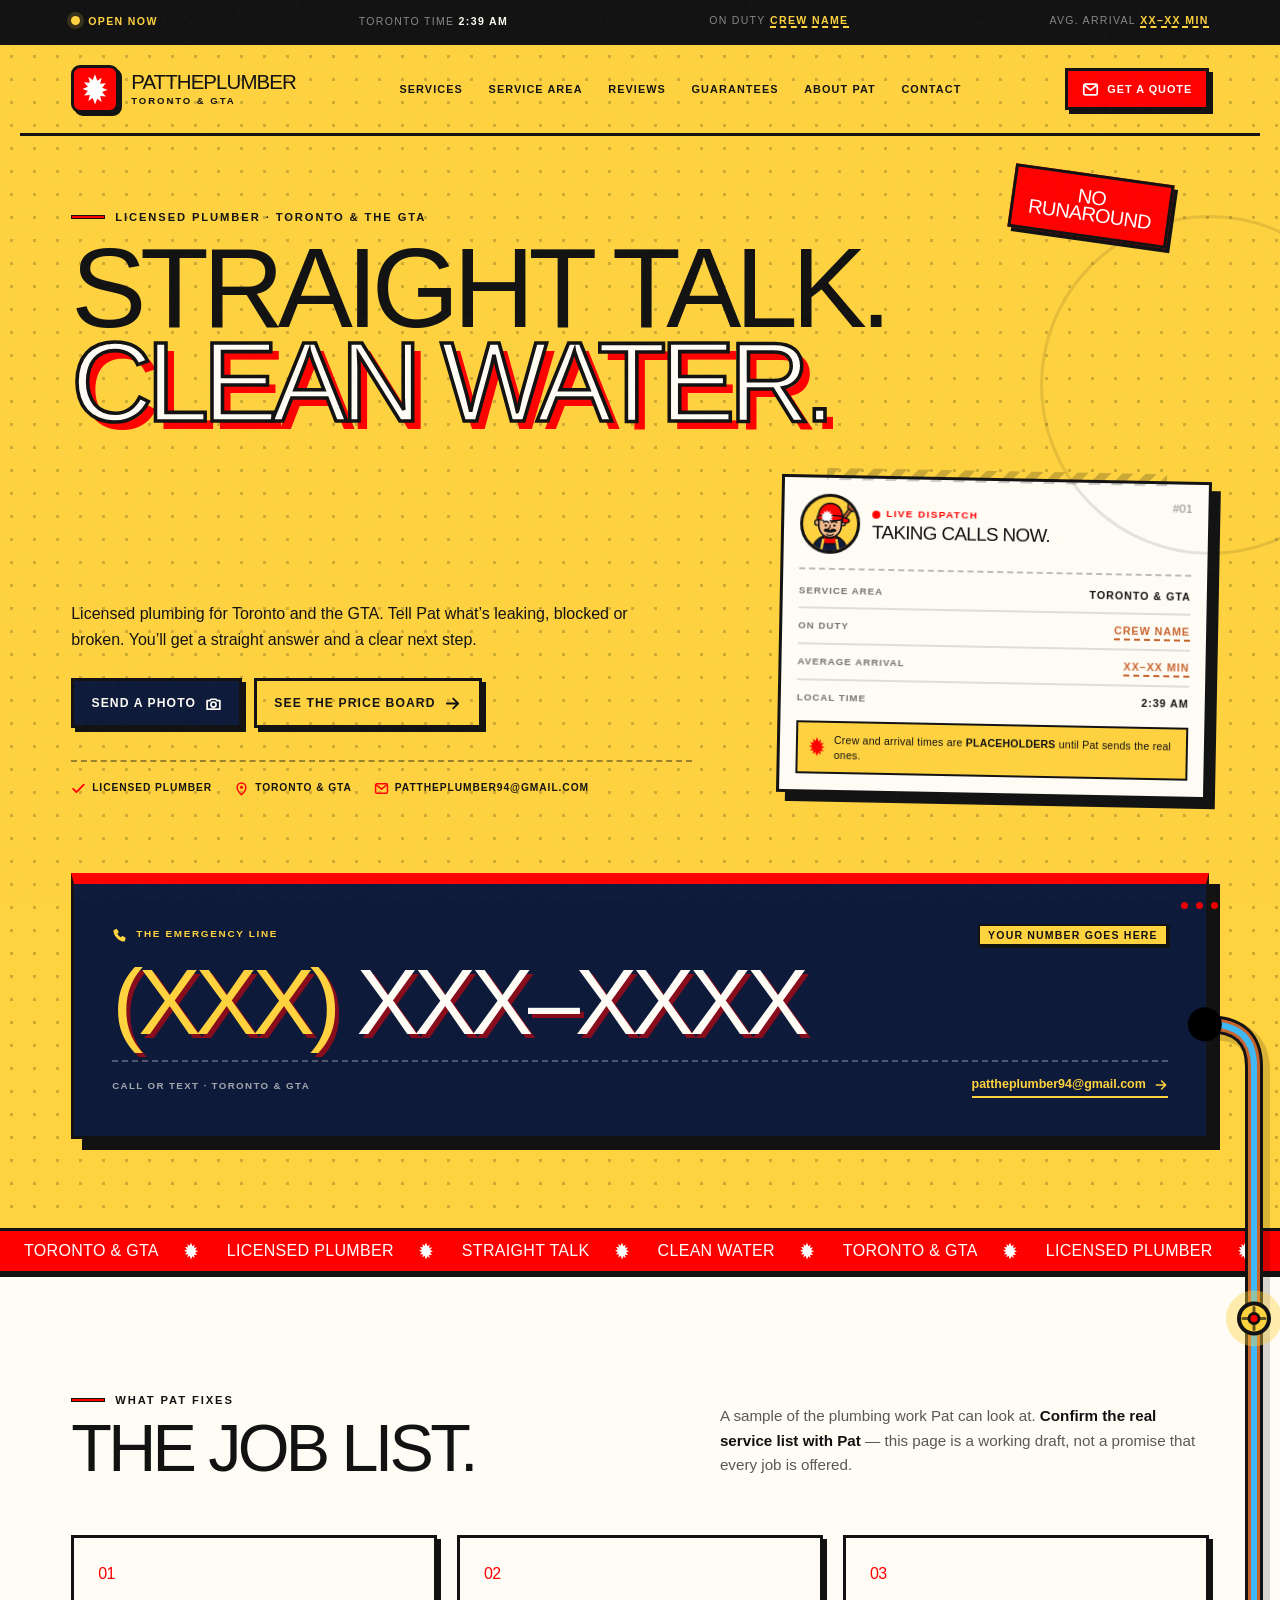
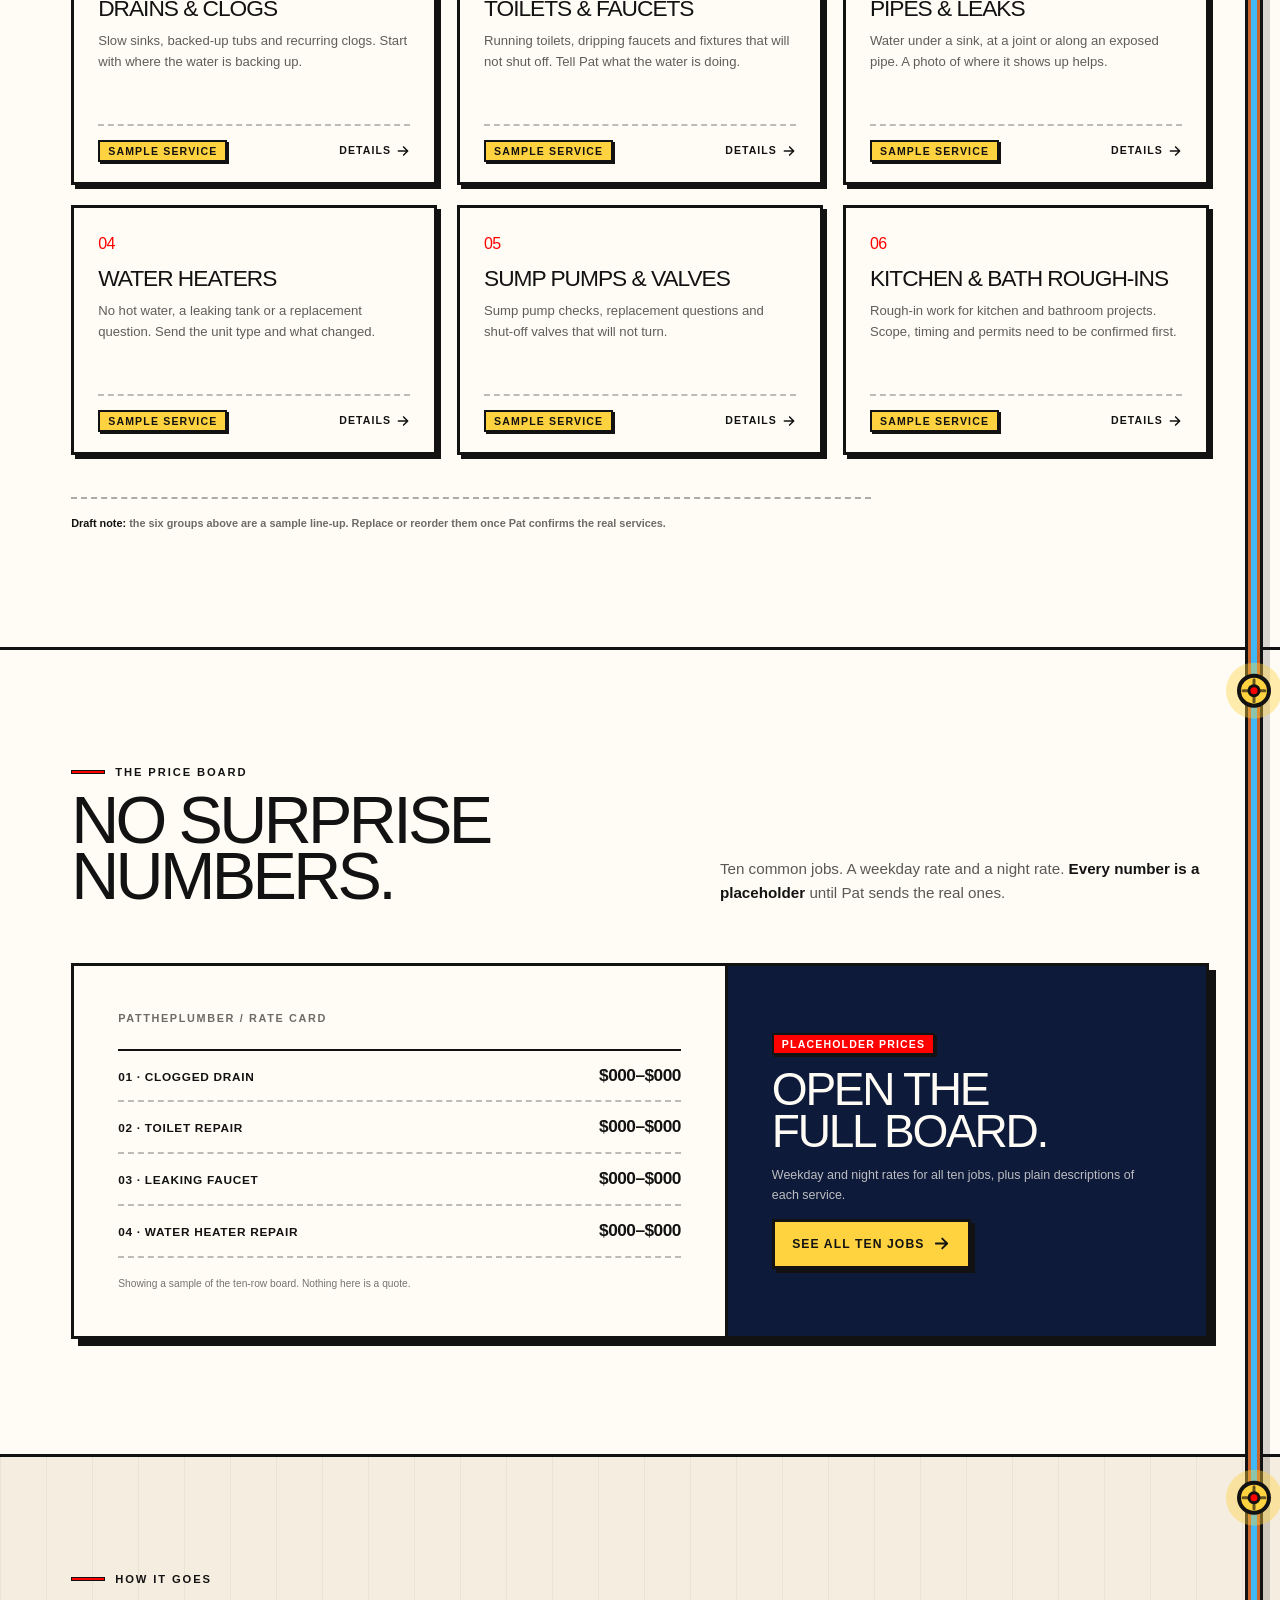
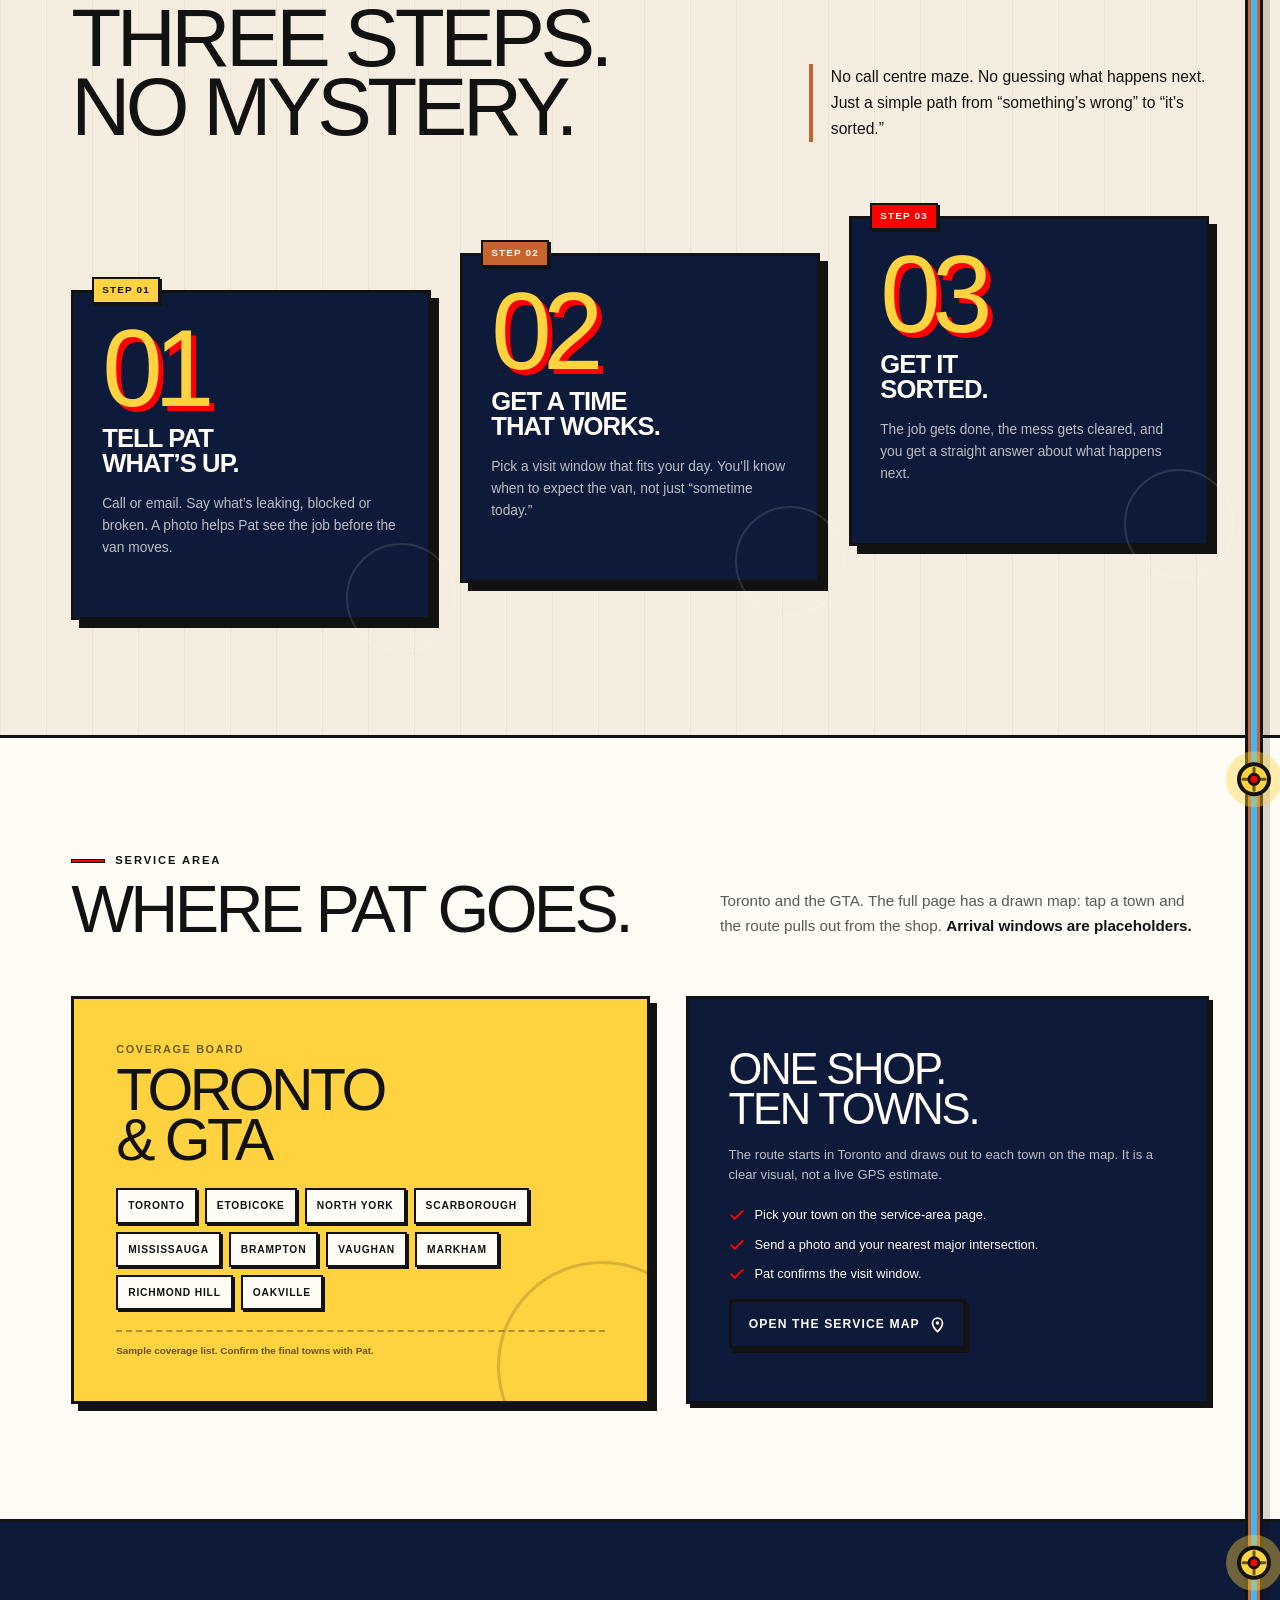
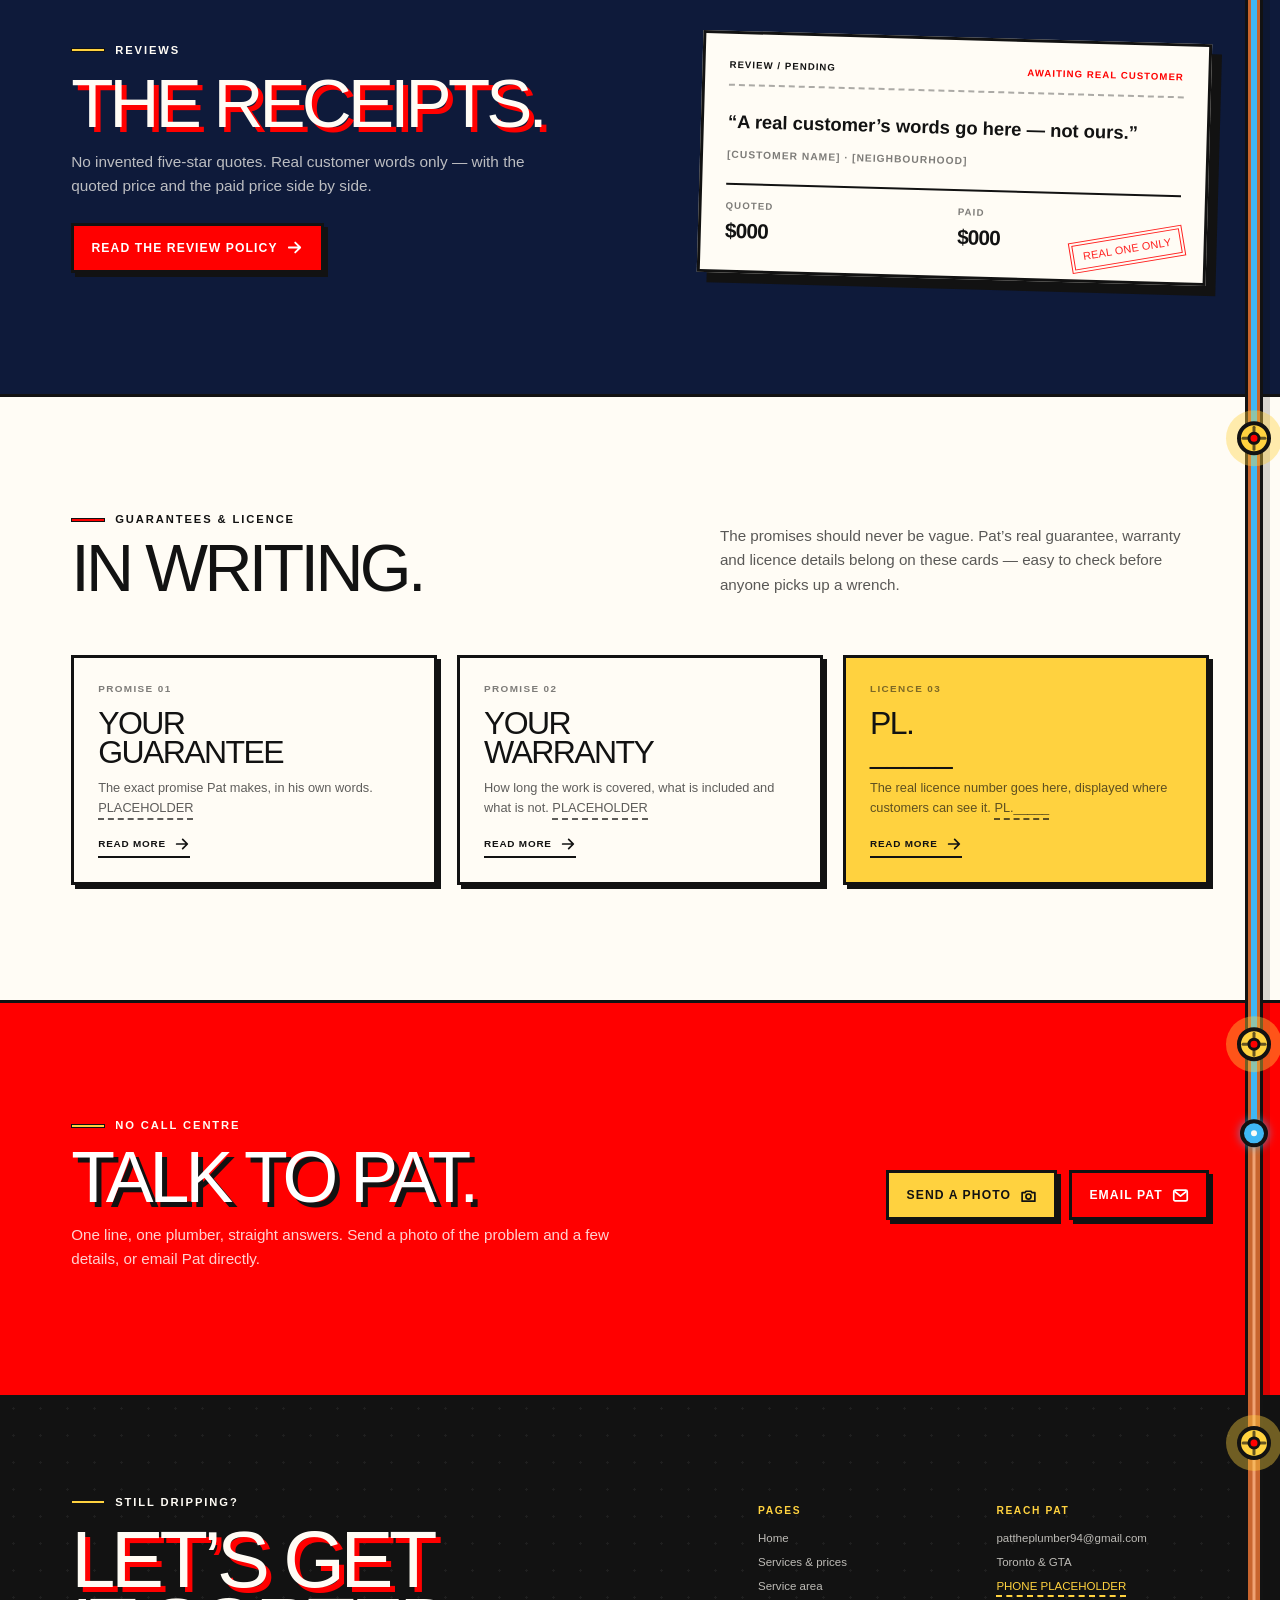
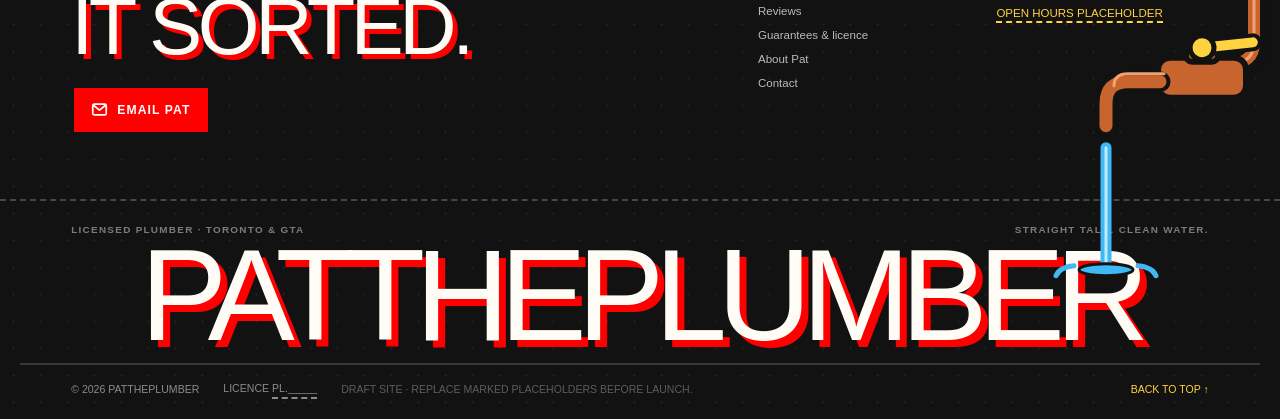
==== commit 5e6b2a99: "Add files via upload" ====
--- a/index.html
+++ b/index.html
@@ -19,7 +19,10 @@
   <meta property="og:site_name" content="PatThePlumber">
   <meta property="og:title" content="Licensed Plumber in Toronto & the GTA | PatThePlumber">
   <meta property="og:description" content="Licensed plumbing for Toronto and the GTA. Straight talk, honest answers and careful work from PatThePlumber. Send a photo or email pattheplumber94@gmail.com.">
+  <meta property="og:url" content="/">
   <meta property="og:image" content="assets/og-cover.png">
+  <meta property="og:image:width" content="1200">
+  <meta property="og:image:height" content="630">
   <meta property="og:image:alt" content="PatThePlumber — licensed plumber in Toronto and the GTA">
   <meta name="twitter:card" content="summary_large_image">
   <meta name="twitter:title" content="Licensed Plumber in Toronto & the GTA | PatThePlumber">
--- a/styles.css
+++ b/styles.css
@@ -31,7 +31,7 @@
   --shadow-sm: 4px 4px 0 var(--ink);
   --shadow: 7px 7px 0 var(--ink);
   --shadow-lg: 10px 10px 0 var(--ink);
-  --ease-pop: cubic-bezier(.2, .9, .25, 1.2);
+  --ease-pop: cubic-bezier(.2, .8, .2, 1);
 }
 
 *,
@@ -152,7 +152,7 @@
   border: var(--bw) solid var(--ink);
   box-shadow: var(--shadow-sm);
   padding: 10px 16px;
-  font-weight: 800;
+  font-weight: 700;
   text-decoration: none;
   transition: transform .18s ease;
 }
@@ -202,7 +202,7 @@
   align-items: center;
   gap: 10px;
   font-size: .7rem;
-  font-weight: 800;
+  font-weight: 700;
   line-height: 1.3;
   letter-spacing: .17em;
   text-transform: uppercase;
@@ -225,8 +225,8 @@
 }
 
 .board-kicker {
-  font-size: .62rem;
-  font-weight: 800;
+  font-size: .68rem;
+  font-weight: 700;
   letter-spacing: .15em;
   text-transform: uppercase;
   color: rgba(18, 18, 18, .62);
@@ -246,8 +246,8 @@
   width: max-content;
   border: 2px solid var(--ink);
   padding: 4px 8px;
-  font-size: .58rem;
-  font-weight: 900;
+  font-size: .66rem;
+  font-weight: 700;
   line-height: 1;
   letter-spacing: .11em;
   text-transform: uppercase;
@@ -287,7 +287,7 @@
   padding: .82rem 1.08rem;
   font-family: var(--font-body);
   font-size: .76rem;
-  font-weight: 900;
+  font-weight: 700;
   line-height: 1;
   letter-spacing: .09em;
   text-transform: uppercase;
@@ -340,9 +340,9 @@
 .text-link {
   display: inline-flex;
   align-items: center;
-  gap: 7px;
+  gap: 8px;
   font-size: .76rem;
-  font-weight: 900;
+  font-weight: 700;
   letter-spacing: .08em;
   text-transform: uppercase;
   text-decoration: none;
@@ -378,8 +378,8 @@
   gap: 12px 26px;
   min-height: 42px;
   padding-block: 8px;
-  font-size: .62rem;
-  font-weight: 800;
+  font-size: .66rem;
+  font-weight: 700;
   letter-spacing: .13em;
   text-transform: uppercase;
 }
@@ -390,7 +390,7 @@
 
 .status-label {
   color: rgba(255, 252, 245, .5);
-  font-weight: 600;
+  font-weight: 500;
   letter-spacing: .12em;
 }
 
@@ -434,7 +434,7 @@
 .brand {
   display: inline-flex;
   align-items: center;
-  gap: 11px;
+  gap: 12px;
   text-decoration: none;
   flex: none;
 }
@@ -460,8 +460,8 @@
 
 .brand__sub {
   margin-top: 4px;
-  font-size: .52rem;
-  font-weight: 800;
+  font-size: .6rem;
+  font-weight: 700;
   letter-spacing: .2em;
   text-transform: uppercase;
 }
@@ -475,7 +475,7 @@
 .nav__links a {
   position: relative;
   font-size: .68rem;
-  font-weight: 800;
+  font-weight: 700;
   letter-spacing: .1em;
   text-transform: uppercase;
   text-decoration: none;
@@ -588,7 +588,7 @@
 .hero__actions {
   display: flex;
   flex-wrap: wrap;
-  gap: 13px;
+  gap: 12px;
   margin-top: 26px;
 }
 
@@ -600,7 +600,7 @@
   padding-top: 18px;
   border-top: 2px dashed rgba(18, 18, 18, .42);
   font-size: .64rem;
-  font-weight: 800;
+  font-weight: 700;
   letter-spacing: .09em;
   text-transform: uppercase;
 }
@@ -634,7 +634,7 @@
   background: var(--warm);
   border: var(--bw) solid var(--ink);
   box-shadow: 9px 9px 0 var(--ink);
-  padding: 18px;
+  padding: 16px;
   transform: rotate(1.1deg);
 }
 
@@ -682,8 +682,8 @@
   display: flex;
   align-items: center;
   gap: 6px;
-  font-size: .58rem;
-  font-weight: 900;
+  font-size: .62rem;
+  font-weight: 700;
   letter-spacing: .14em;
   text-transform: uppercase;
   color: var(--red);
@@ -723,7 +723,7 @@
   align-items: baseline;
   justify-content: space-between;
   gap: 14px;
-  padding-block: 9px;
+  padding-block: 8px;
   border-bottom: 2px solid rgba(18, 18, 18, .13);
   font-size: .61rem;
   font-weight: 700;
@@ -741,7 +741,7 @@
 
 .dispatch__row strong {
   font-size: .67rem;
-  font-weight: 900;
+  font-weight: 700;
   text-align: right;
 }
 
@@ -752,13 +752,13 @@
 .dispatch__foot {
   display: flex;
   align-items: center;
-  gap: 9px;
+  gap: 8px;
   margin-top: 4px;
   padding: 10px;
   border: 2px solid var(--ink);
   background: var(--yellow);
-  font-size: .58rem;
-  font-weight: 600;
+  font-size: .66rem;
+  font-weight: 500;
   line-height: 1.35;
   letter-spacing: .02em;
 }
@@ -768,7 +768,7 @@
 }
 
 .dispatch__foot strong {
-  font-weight: 900;
+  font-weight: 700;
   text-transform: uppercase;
 }
 
@@ -817,7 +817,7 @@
   align-items: center;
   gap: 8px;
   font-size: .62rem;
-  font-weight: 800;
+  font-weight: 700;
   letter-spacing: .17em;
   text-transform: uppercase;
   color: var(--yellow);
@@ -855,7 +855,7 @@
 
 .phone-slab__note {
   font-size: .61rem;
-  font-weight: 800;
+  font-weight: 700;
   letter-spacing: .14em;
   text-transform: uppercase;
   color: rgba(255, 252, 245, .62);
@@ -864,9 +864,9 @@
 .phone-slab__email {
   display: inline-flex;
   align-items: center;
-  gap: 7px;
+  gap: 8px;
   font-size: .78rem;
-  font-weight: 800;
+  font-weight: 700;
   color: var(--yellow);
   text-decoration: none;
   border-bottom: 2px solid currentColor;
@@ -907,7 +907,7 @@
 .marquee span {
   display: flex;
   align-items: center;
-  padding: 13px 22px;
+  padding: 12px 24px;
   font-family: var(--font-display);
   font-size: clamp(.76rem, 1.35vw, 1rem);
   line-height: 1;
@@ -953,12 +953,12 @@
 }
 
 .price-intro__title {
-  margin-top: 17px;
+  margin-top: 16px;
   font-size: clamp(2.3rem, 4.3vw, 3.9rem);
 }
 
 .price-intro__copy {
-  margin-top: 19px;
+  margin-top: 20px;
   max-width: 320px;
   font-size: .92rem;
   line-height: 1.6;
@@ -969,7 +969,7 @@
   display: grid;
   grid-template-columns: 1fr 1fr;
   gap: 4px;
-  margin-top: 25px;
+  margin-top: 24px;
   padding: 4px;
   background: rgba(255, 252, 245, .1);
   border: 2px solid var(--warm);
@@ -983,7 +983,7 @@
   color: rgba(255, 252, 245, .76);
   padding: 11px 6px;
   font-size: .61rem;
-  font-weight: 900;
+  font-weight: 700;
   line-height: 1.2;
   letter-spacing: .08em;
   text-transform: uppercase;
@@ -1001,9 +1001,9 @@
 }
 
 .price-mode {
-  margin-top: 13px;
-  font-size: .58rem;
-  font-weight: 900;
+  margin-top: 12px;
+  font-size: .64rem;
+  font-weight: 700;
   letter-spacing: .13em;
   text-transform: uppercase;
   color: var(--yellow);
@@ -1012,7 +1012,7 @@
 .price-intro__note {
   display: flex;
   align-items: flex-start;
-  gap: 9px;
+  gap: 8px;
   margin-top: 24px;
   padding-top: 17px;
   border-top: 2px dashed rgba(255, 252, 245, .28);
@@ -1045,7 +1045,7 @@
   align-items: flex-start;
   justify-content: space-between;
   gap: 18px;
-  padding: 20px 22px 18px;
+  padding: 20px 24px 16px;
   background: var(--yellow);
   border-bottom: var(--bw) solid var(--ink);
 }
@@ -1063,12 +1063,12 @@
   grid-template-columns: 34px minmax(0, 1fr) auto 48px;
   gap: 14px;
   align-items: center;
-  padding: 9px 20px;
+  padding: 8px 20px;
   background: var(--navy);
   color: var(--warm);
   border-bottom: var(--bw) solid var(--ink);
-  font-size: .55rem;
-  font-weight: 800;
+  font-size: .64rem;
+  font-weight: 700;
   letter-spacing: .14em;
   text-transform: uppercase;
 }
@@ -1087,7 +1087,7 @@
   grid-template-columns: 34px minmax(0, 1fr) auto 48px;
   gap: 14px;
   align-items: center;
-  padding: 13px 20px;
+  padding: 12px 20px;
   border-bottom: 2px solid rgba(18, 18, 18, .16);
   transition: background-color .18s ease;
 }
@@ -1115,7 +1115,7 @@
 
 .price-name {
   font-size: clamp(.86rem, 1.2vw, 1rem);
-  font-weight: 800;
+  font-weight: 700;
   line-height: 1.25;
 }
 
@@ -1141,8 +1141,8 @@
   border: 2px solid var(--ink);
   padding: 4px 5px;
   background: var(--yellow);
-  font-size: .5rem;
-  font-weight: 900;
+  font-size: .6rem;
+  font-weight: 700;
   letter-spacing: .08em;
   text-transform: uppercase;
   text-align: center;
@@ -1159,7 +1159,7 @@
 }
 
 .price-board__note {
-  padding: 15px 22px;
+  padding: 16px 24px;
   background: rgba(200, 100, 46, .12);
   border-top: var(--bw) solid var(--ink);
   font-size: .65rem;
@@ -1211,7 +1211,7 @@
 .step-card {
   position: relative;
   min-height: 330px;
-  padding: 33px 26px 28px;
+  padding: 32px 28px 28px;
   background: var(--navy);
   color: var(--warm);
   border: var(--bw) solid var(--ink);
@@ -1232,8 +1232,8 @@
 }
 
 .step-card:hover {
-  transform: translateY(-6px);
-  box-shadow: 11px 11px 0 var(--ink);
+  transform: none;
+  box-shadow: 10px 10px 0 var(--ink);
 }
 
 .step-card--1 {
@@ -1261,10 +1261,10 @@
   border: 2px solid var(--ink);
   background: var(--yellow);
   color: var(--ink);
-  padding: 5px 9px;
+  padding: 4px 8px;
   box-shadow: 2px 2px 0 var(--ink);
-  font-size: .56rem;
-  font-weight: 900;
+  font-size: .62rem;
+  font-weight: 700;
   letter-spacing: .12em;
   text-transform: uppercase;
 }
@@ -1311,7 +1311,7 @@
 }
 
 .area__title {
-  margin-top: 17px;
+  margin-top: 16px;
   font-size: clamp(2.7rem, 6.2vw, 5.6rem);
 }
 
@@ -1346,7 +1346,7 @@
   align-items: flex-start;
   justify-content: space-between;
   gap: 16px;
-  padding: 17px 20px;
+  padding: 16px 20px;
   background: var(--warm);
   border-bottom: var(--bw) solid var(--ink);
 }
@@ -1412,7 +1412,7 @@
   color: var(--warm);
   border: 2px solid var(--ink);
   box-shadow: 2px 2px 0 rgba(255, 255, 255, .6);
-  font-size: .4rem;
+  font-size: .55rem;
   font-weight: 700;
   line-height: 1.15;
   letter-spacing: .09em;
@@ -1427,8 +1427,8 @@
 }
 
 .shop-marker b {
-  font-size: .44rem;
-  font-weight: 900;
+  font-size: .6rem;
+  font-weight: 700;
 }
 
 .town {
@@ -1472,8 +1472,8 @@
   background: var(--warm);
   border: 2px solid var(--ink);
   box-shadow: 1px 1px 0 var(--ink);
-  font-size: .56rem;
-  font-weight: 900;
+  font-size: .6rem;
+  font-weight: 700;
   line-height: 1.15;
   letter-spacing: .02em;
   white-space: nowrap;
@@ -1522,16 +1522,23 @@
   pointer-events: none;
 }
 
+/* Chrome does not apply the global [hidden] rule to SVG children. */
+#route-van[hidden],
+#dest-pin[hidden],
+#water-head[hidden] {
+  display: none;
+}
+
 .map-card__foot {
   display: flex;
   align-items: center;
   flex-wrap: wrap;
   gap: 8px 18px;
-  padding: 12px 20px;
+  padding: 16px 20px;
   border-top: var(--bw) solid var(--ink);
   background: var(--warm);
-  font-size: .55rem;
-  font-weight: 800;
+  font-size: .62rem;
+  font-weight: 700;
   letter-spacing: .09em;
   text-transform: uppercase;
 }
@@ -1590,7 +1597,7 @@
   color: var(--canada-white);
   border-bottom: var(--bw) solid var(--ink);
   font-size: .61rem;
-  font-weight: 900;
+  font-weight: 700;
   letter-spacing: .13em;
   text-transform: uppercase;
 }
@@ -1598,12 +1605,12 @@
 .arrival-ticket__body {
   position: relative;
   flex: 1;
-  padding: 22px 20px 18px;
+  padding: 20px;
 }
 
 .ticket-kicker {
-  font-size: .57rem;
-  font-weight: 900;
+  font-size: .62rem;
+  font-weight: 700;
   letter-spacing: .14em;
   text-transform: uppercase;
   color: rgba(18, 18, 18, .5);
@@ -1634,8 +1641,8 @@
 }
 
 .arrival-ticket__rows span {
-  font-size: .56rem;
-  font-weight: 800;
+  font-size: .62rem;
+  font-weight: 700;
   letter-spacing: .09em;
   text-transform: uppercase;
   color: rgba(18, 18, 18, .55);
@@ -1643,7 +1650,7 @@
 
 .arrival-ticket__rows strong {
   font-size: .66rem;
-  font-weight: 900;
+  font-weight: 700;
   letter-spacing: .03em;
   text-align: right;
   text-transform: uppercase;
@@ -1669,7 +1676,7 @@
   padding: 5px 8px;
   color: var(--red);
   font-family: var(--font-display);
-  font-size: .58rem;
+  font-size: .62rem;
   letter-spacing: .03em;
   text-transform: uppercase;
   opacity: 0;
@@ -1705,7 +1712,7 @@
 }
 
 .reviews__title {
-  margin-top: 17px;
+  margin-top: 16px;
   font-size: clamp(3.2rem, 7.4vw, 6.4rem);
 }
 
@@ -1729,7 +1736,7 @@
   display: flex;
   flex-direction: column;
   min-height: 385px;
-  padding: 24px 23px 22px;
+  padding: 24px;
   background: var(--warm);
   border: var(--bw) solid var(--ink);
   box-shadow: 9px 9px 0 var(--ink);
@@ -1738,7 +1745,7 @@
 }
 
 .review-ticket:hover {
-  transform: rotate(0deg) translateY(-7px);
+  transform: rotate(0deg);
   box-shadow: 12px 12px 0 var(--ink);
   z-index: 3;
 }
@@ -1770,8 +1777,8 @@
   gap: 10px;
   padding-bottom: 12px;
   border-bottom: 2px dashed rgba(18, 18, 18, .26);
-  font-size: .54rem;
-  font-weight: 900;
+  font-size: .6rem;
+  font-weight: 700;
   letter-spacing: .1em;
   text-transform: uppercase;
 }
@@ -1791,9 +1798,9 @@
 }
 
 .review-ticket__who {
-  margin-top: 13px;
+  margin-top: 12px;
   font-size: .6rem;
-  font-weight: 800;
+  font-weight: 700;
   letter-spacing: .08em;
   text-transform: uppercase;
   color: rgba(18, 18, 18, .55);
@@ -1808,18 +1815,18 @@
 .review-ticket__totals {
   display: flex;
   gap: 26px;
-  margin-top: 15px;
+  margin-top: 16px;
 }
 
 .review-ticket__totals div {
   display: flex;
   align-items: baseline;
-  gap: 7px;
+  gap: 8px;
 }
 
 .review-ticket__totals span {
-  font-size: .54rem;
-  font-weight: 800;
+  font-size: .6rem;
+  font-weight: 700;
   letter-spacing: .1em;
   text-transform: uppercase;
   color: rgba(18, 18, 18, .55);
@@ -1872,7 +1879,7 @@
 }
 
 .reviews__note a {
-  font-weight: 800;
+  font-weight: 700;
   text-decoration-thickness: 2px;
   text-underline-offset: 3px;
 }
@@ -1895,7 +1902,7 @@
 }
 
 .guarantees__title {
-  margin-top: 17px;
+  margin-top: 16px;
   font-size: clamp(3.2rem, 7.4vw, 6.4rem);
   color: var(--warm);
   text-shadow: 5px 5px 0 rgba(18, 18, 18, .35);
@@ -1921,7 +1928,7 @@
   display: flex;
   flex-direction: column;
   min-height: 360px;
-  padding: 24px 24px 22px;
+  padding: 24px;
   background: var(--warm);
   color: var(--ink);
   border: var(--bw) solid var(--ink);
@@ -1947,8 +1954,8 @@
   gap: 10px;
   padding-bottom: 11px;
   border-bottom: 2px dashed rgba(18, 18, 18, .28);
-  font-size: .55rem;
-  font-weight: 900;
+  font-size: .62rem;
+  font-weight: 700;
   letter-spacing: .11em;
   text-transform: uppercase;
 }
@@ -1970,7 +1977,7 @@
 }
 
 .guarantee-card p {
-  margin-top: 17px;
+  margin-top: 16px;
   max-width: 270px;
   font-size: .84rem;
   line-height: 1.55;
@@ -1982,10 +1989,10 @@
   justify-content: space-between;
   gap: 12px;
   margin-top: auto;
-  padding-top: 15px;
+  padding-top: 16px;
   border-top: 2px solid var(--ink);
-  font-size: .55rem;
-  font-weight: 800;
+  font-size: .62rem;
+  font-weight: 700;
   letter-spacing: .08em;
   text-transform: uppercase;
 }
@@ -2021,7 +2028,7 @@
 }
 
 .paperwork__copy h3 {
-  margin-top: 19px;
+  margin-top: 20px;
   font-family: var(--font-display);
   font-size: clamp(2.5rem, 4.6vw, 4.2rem);
   line-height: .86;
@@ -2029,7 +2036,7 @@
 }
 
 .paperwork__copy p:not(.eyebrow) {
-  margin-top: 19px;
+  margin-top: 20px;
   max-width: 380px;
   font-size: .9rem;
   line-height: 1.65;
@@ -2095,8 +2102,8 @@
 
 .licence-sheet__seal span {
   margin-top: 3px;
-  font-size: .43rem;
-  font-weight: 900;
+  font-size: .5rem;
+  font-weight: 700;
   line-height: 1.15;
   letter-spacing: .11em;
   text-transform: uppercase;
@@ -2124,8 +2131,8 @@
   padding-block: 10px;
   border-top: 2px solid var(--ink);
   border-bottom: 2px solid var(--ink);
-  font-size: .58rem;
-  font-weight: 800;
+  font-size: .64rem;
+  font-weight: 700;
   letter-spacing: .1em;
   text-transform: uppercase;
 }
@@ -2138,8 +2145,8 @@
 }
 
 .licence-sheet__fine {
-  margin-top: 9px;
-  font-size: .56rem;
+  margin-top: 8px;
+  font-size: .62rem;
   line-height: 1.4;
   color: rgba(18, 18, 18, .55);
 }
@@ -2147,8 +2154,8 @@
 .licence-sheet__sign {
   display: flex;
   align-items: flex-end;
-  gap: 9px;
-  margin-top: 9px;
+  gap: 8px;
+  margin-top: 8px;
   font-size: .7rem;
   font-weight: 700;
 }
@@ -2197,7 +2204,7 @@
 }
 
 .contact__title {
-  margin-top: 17px;
+  margin-top: 16px;
   font-size: clamp(3rem, 7vw, 6rem);
 }
 
@@ -2256,20 +2263,20 @@
 .call-panel__live {
   display: inline-flex;
   align-items: center;
-  gap: 7px;
+  gap: 8px;
   border: 2px solid rgba(255, 252, 245, .45);
-  padding: 6px 9px;
-  font-size: .56rem;
-  font-weight: 900;
+  padding: 6px 8px;
+  font-size: .62rem;
+  font-weight: 700;
   letter-spacing: .12em;
   text-transform: uppercase;
   color: var(--yellow);
 }
 
 .call-panel__kicker {
-  margin-top: 27px;
-  font-size: .58rem;
-  font-weight: 900;
+  margin-top: 28px;
+  font-size: .64rem;
+  font-weight: 700;
   letter-spacing: .16em;
   text-transform: uppercase;
   color: rgba(255, 252, 245, .55);
@@ -2284,7 +2291,7 @@
 }
 
 .call-panel__number {
-  margin-top: 21px;
+  margin-top: 20px;
   font-family: var(--font-display);
   font-size: clamp(2.1rem, 4.5vw, 3.7rem);
   line-height: .9;
@@ -2294,7 +2301,7 @@
 }
 
 .call-panel__tag {
-  margin-top: 13px;
+  margin-top: 12px;
 }
 
 .call-panel__rule {
@@ -2307,7 +2314,7 @@
   align-items: center;
   gap: 8px;
   font-size: clamp(.72rem, 1.2vw, .88rem);
-  font-weight: 800;
+  font-weight: 700;
   line-height: 1.35;
   color: var(--warm);
   text-decoration: none;
@@ -2328,9 +2335,9 @@
   display: flex;
   align-items: center;
   gap: 6px;
-  margin-top: 11px;
+  margin-top: 12px;
   font-size: .62rem;
-  font-weight: 800;
+  font-weight: 700;
   letter-spacing: .1em;
   text-transform: uppercase;
   color: rgba(255, 252, 245, .6);
@@ -2373,7 +2380,7 @@
 .form-grid {
   display: grid;
   grid-template-columns: 1fr 1fr;
-  gap: 15px;
+  gap: 16px;
 }
 
 .field {
@@ -2383,18 +2390,18 @@
 }
 
 .field--full {
-  margin-top: 15px;
+  margin-top: 16px;
 }
 
 .field label:not(.photo-drop) {
-  font-size: .58rem;
-  font-weight: 900;
+  font-size: .64rem;
+  font-weight: 700;
   letter-spacing: .11em;
   text-transform: uppercase;
 }
 
 .field label span {
-  font-weight: 600;
+  font-weight: 500;
   color: rgba(18, 18, 18, .48);
   text-transform: none;
   letter-spacing: .02em;
@@ -2405,7 +2412,7 @@
 .field textarea {
   width: 100%;
   min-height: 46px;
-  padding: 11px 12px;
+  padding: 12px;
   background: var(--white);
   color: var(--ink);
   border: var(--bw) solid var(--ink);
@@ -2442,8 +2449,8 @@
 .photo-drop {
   display: flex;
   align-items: center;
-  gap: 13px;
-  padding: 14px;
+  gap: 12px;
+  padding: 16px;
   background: #FFF7DE;
   border: 3px dashed var(--ink);
   cursor: pointer;
@@ -2480,7 +2487,7 @@
 
 .photo-drop__copy strong {
   font-size: .75rem;
-  font-weight: 900;
+  font-weight: 700;
   letter-spacing: .07em;
   text-transform: uppercase;
 }
@@ -2497,13 +2504,13 @@
   border: 2px solid var(--ink);
   background: var(--warm);
   padding: 4px 6px;
-  font-size: .48rem;
-  font-weight: 900;
+  font-size: .56rem;
+  font-weight: 700;
   letter-spacing: .08em;
 }
 
 .photo-list {
-  margin-top: 7px;
+  margin-top: 8px;
   font-size: .62rem;
   line-height: 1.4;
   color: rgba(18, 18, 18, .55);
@@ -2547,7 +2554,7 @@
   display: flex;
   align-items: center;
   gap: 20px;
-  margin-top: 21px;
+  margin-top: 20px;
 }
 
 .quote-form__submit {
@@ -2563,8 +2570,8 @@
 
 .form-status {
   display: none;
-  margin-top: 15px;
-  padding: 11px 12px;
+  margin-top: 16px;
+  padding: 12px;
   background: var(--yellow);
   border: 2px solid var(--ink);
   font-size: .72rem;
@@ -2619,7 +2626,7 @@
 }
 
 .footer__cta .btn {
-  margin-top: 25px;
+  margin-top: 24px;
 }
 
 .footer__links {
@@ -2630,9 +2637,9 @@
 }
 
 .footer__label {
-  margin-bottom: 11px;
-  font-size: .58rem;
-  font-weight: 900;
+  margin-bottom: 12px;
+  font-size: .64rem;
+  font-weight: 700;
   letter-spacing: .16em;
   text-transform: uppercase;
   color: var(--yellow);
@@ -2643,7 +2650,7 @@
   display: block;
   width: max-content;
   max-width: 100%;
-  margin-bottom: 7px;
+  margin-bottom: 8px;
   font-size: .72rem;
   line-height: 1.4;
   color: rgba(255, 252, 245, .72);
@@ -2673,9 +2680,9 @@
   align-items: center;
   justify-content: space-between;
   gap: 20px;
-  padding-bottom: 7px;
-  font-size: .56rem;
-  font-weight: 800;
+  padding-bottom: 8px;
+  font-size: .62rem;
+  font-weight: 700;
   letter-spacing: .13em;
   text-transform: uppercase;
   color: rgba(255, 252, 245, .45);
@@ -2709,11 +2716,10 @@
   align-items: center;
   flex-wrap: wrap;
   gap: 10px 24px;
-  padding-block: 17px 19px;
+  padding-block: 16px 20px;
   border-top: 2px solid rgba(255, 252, 245, .16);
-  font-size: .55rem;
-  font-weight: 700;
-  letter-spacing: .07em;
+  font-size: .66rem;
+  line-height: 1.5;
   text-transform: uppercase;
   color: rgba(255, 252, 245, .52);
 }
@@ -2935,7 +2941,7 @@
   }
 
   .nav__links {
-    gap: 15px;
+    gap: 16px;
   }
 
   .nav__links a {
@@ -3001,7 +3007,7 @@
 
   .step-card {
     min-height: 0;
-    padding: 36px 30px 30px;
+    padding: 36px 28px 28px;
   }
 
   .step-card--1,
@@ -3092,8 +3098,8 @@
     flex-wrap: wrap;
     justify-content: flex-start;
     gap: 7px 18px;
-    padding-block: 9px;
-    font-size: .56rem;
+    padding-block: 8px;
+    font-size: .62rem;
   }
 
   .status-time {
@@ -3110,7 +3116,7 @@
   }
 
   .brand__sub {
-    font-size: .46rem;
+    font-size: .52rem;
   }
 
   .nav {
@@ -3187,12 +3193,12 @@
   }
 
   .town__label {
-    font-size: .5rem;
+    font-size: .56rem;
     padding-inline: 4px;
   }
 
   .shop-marker {
-    font-size: .35rem;
+    font-size: .44rem;
   }
 
   .shop-marker svg {
@@ -3251,7 +3257,7 @@
 
 @media (max-width: 600px) {
   .section {
-    padding-block: 62px;
+    padding-block: 64px;
   }
 
   .status-crew {
@@ -3272,8 +3278,8 @@
   }
 
   .hero__facts {
-    gap: 8px 15px;
-    font-size: .58rem;
+    gap: 8px 16px;
+    font-size: .62rem;
   }
 
   .dispatch {
@@ -3291,13 +3297,13 @@
 
   .price-row {
     grid-template-columns: 28px minmax(0, 1fr) auto;
-    gap: 9px;
+    gap: 8px;
     padding: 12px 14px;
   }
 
   .price-board__cols {
     grid-template-columns: 28px minmax(0, 1fr) auto;
-    gap: 9px;
+    gap: 8px;
     padding-inline: 14px;
   }
 
@@ -3330,11 +3336,11 @@
   }
 
   .step-card {
-    padding: 34px 22px 26px;
+    padding: 32px 24px 24px;
   }
 
   .map-card__head {
-    padding: 14px;
+    padding: 16px;
   }
 
   .map-stage {
@@ -3342,7 +3348,7 @@
   }
 
   .town__label {
-    font-size: .46rem;
+    font-size: .52rem;
     border-width: 1.5px;
     padding: 1px 3px;
   }
@@ -3354,8 +3360,8 @@
   }
 
   .map-card__foot {
-    gap: 7px 12px;
-    font-size: .5rem;
+    gap: 8px 12px;
+    font-size: .56rem;
   }
 
   .review-ticket {
@@ -3546,9 +3552,9 @@
   display: flex;
   flex-wrap: wrap;
   align-items: center;
-  gap: 5px 9px;
-  font-size: .58rem;
-  font-weight: 800;
+  gap: 4px 9px;
+  font-size: .64rem;
+  font-weight: 700;
   letter-spacing: .12em;
   text-transform: uppercase;
 }
@@ -3556,7 +3562,7 @@
 .breadcrumbs li {
   display: inline-flex;
   align-items: center;
-  gap: 9px;
+  gap: 8px;
 }
 
 .breadcrumbs li + li::before {
@@ -3617,7 +3623,7 @@
   justify-self: end;
   width: 100%;
   max-width: 430px;
-  padding: 22px 24px 20px;
+  padding: 24px;
   background: var(--navy);
   color: var(--warm);
   border: var(--bw) solid var(--ink);
@@ -3641,9 +3647,9 @@
 .phone-mini__label {
   display: flex;
   align-items: center;
-  gap: 7px;
-  font-size: .58rem;
-  font-weight: 800;
+  gap: 8px;
+  font-size: .64rem;
+  font-weight: 700;
   letter-spacing: .17em;
   text-transform: uppercase;
   color: var(--yellow);
@@ -3671,8 +3677,8 @@
 
 .phone-mini__note {
   margin-top: 8px;
-  font-size: .56rem;
-  font-weight: 800;
+  font-size: .62rem;
+  font-weight: 700;
   letter-spacing: .1em;
   text-transform: uppercase;
   color: rgba(255, 252, 245, .55);
@@ -3683,11 +3689,11 @@
   align-items: center;
   gap: 6px;
   max-width: 100%;
-  margin-top: 15px;
+  margin-top: 16px;
   padding-top: 12px;
   border-top: 2px dashed rgba(255, 252, 245, .25);
   font-size: .7rem;
-  font-weight: 800;
+  font-weight: 700;
   color: var(--yellow);
   text-decoration: none;
   overflow-wrap: anywhere;
@@ -3759,7 +3765,7 @@
   flex-direction: column;
   gap: 12px;
   min-height: 250px;
-  padding: 24px 22px 20px;
+  padding: 24px 24px 20px;
   background: var(--warm);
   border: var(--bw) solid var(--ink);
   box-shadow: var(--shadow-sm);
@@ -3838,8 +3844,8 @@
   display: inline-flex;
   align-items: center;
   gap: 5px;
-  font-size: .6rem;
-  font-weight: 900;
+  font-size: .66rem;
+  font-weight: 700;
   letter-spacing: .1em;
   text-transform: uppercase;
   text-decoration: none;
@@ -3884,7 +3890,7 @@
   align-items: baseline;
   justify-content: space-between;
   gap: 16px;
-  padding: 13px 0;
+  padding: 12px 0;
   border-bottom: 2px dashed rgba(18, 18, 18, .28);
   font-size: .74rem;
   font-weight: 700;
@@ -3993,8 +3999,8 @@
   background: var(--warm);
   border: 2px solid var(--ink);
   box-shadow: 2px 2px 0 var(--ink);
-  font-size: .58rem;
-  font-weight: 900;
+  font-size: .64rem;
+  font-weight: 700;
   letter-spacing: .08em;
   text-transform: uppercase;
   text-decoration: none;
@@ -4014,7 +4020,7 @@
   padding-top: 12px;
   border-top: 2px dashed rgba(18, 18, 18, .35);
   font-size: .62rem;
-  font-weight: 800;
+  font-weight: 700;
   line-height: 1.45;
   color: rgba(18, 18, 18, .66);
 }
@@ -4082,7 +4088,7 @@
 
 .receipt-note {
   position: relative;
-  padding: 24px 24px 22px;
+  padding: 24px;
   background: var(--warm);
   color: var(--ink);
   border: var(--bw) solid var(--ink);
@@ -4095,10 +4101,10 @@
   align-items: center;
   justify-content: space-between;
   gap: 10px;
-  padding-bottom: 10px;
+  padding-bottom: 12px;
   border-bottom: 2px dashed rgba(18, 18, 18, .35);
-  font-size: .54rem;
-  font-weight: 900;
+  font-size: .6rem;
+  font-weight: 700;
   letter-spacing: .11em;
   text-transform: uppercase;
 }
@@ -4116,8 +4122,8 @@
 
 .receipt-note__who {
   margin-top: 12px;
-  font-size: .58rem;
-  font-weight: 900;
+  font-size: .64rem;
+  font-weight: 700;
   letter-spacing: .1em;
   text-transform: uppercase;
   color: rgba(18, 18, 18, .55);
@@ -4134,8 +4140,8 @@
 
 .receipt-note__rows span {
   display: block;
-  font-size: .52rem;
-  font-weight: 900;
+  font-size: .6rem;
+  font-weight: 700;
   letter-spacing: .12em;
   text-transform: uppercase;
   color: rgba(18, 18, 18, .55);
@@ -4170,7 +4176,7 @@
   align-items: flex-start;
   gap: 12px;
   min-height: 230px;
-  padding: 24px 22px;
+  padding: 24px;
   background: var(--warm);
   border: var(--bw) solid var(--ink);
   box-shadow: var(--shadow-sm);
@@ -4181,8 +4187,8 @@
 }
 
 .trust-card__label {
-  font-size: .56rem;
-  font-weight: 900;
+  font-size: .62rem;
+  font-weight: 700;
   letter-spacing: .14em;
   text-transform: uppercase;
   color: rgba(18, 18, 18, .55);
@@ -4240,7 +4246,7 @@
 .contact-cta__actions {
   display: flex;
   flex-wrap: wrap;
-  gap: 13px;
+  gap: 12px;
   justify-content: flex-end;
 }
 
@@ -4352,7 +4358,7 @@
 }
 
 .faq-intro a {
-  font-weight: 800;
+  font-weight: 700;
   text-decoration-thickness: 2px;
   text-underline-offset: 3px;
 }
@@ -4373,10 +4379,9 @@
   align-items: center;
   justify-content: space-between;
   gap: 16px;
-  padding: 16px 18px;
+  padding: 16px;
   cursor: pointer;
-  font-size: .82rem;
-  font-weight: 900;
+  font-size: .82rem;  font-weight: 700;
   line-height: 1.35;
   list-style: none;
 }
@@ -4399,14 +4404,14 @@
 }
 
 .faq__body {
-  padding: 0 18px 18px;
+  padding: 0 16px 16px;
   font-size: .84rem;
   line-height: 1.6;
   color: rgba(18, 18, 18, .72);
 }
 
 .faq__body a {
-  font-weight: 800;
+  font-weight: 700;
   text-underline-offset: 3px;
 }
 
@@ -4423,7 +4428,7 @@
   align-items: center;
   justify-content: space-between;
   gap: 18px;
-  padding: 18px 20px;
+  padding: 16px 20px;
   background: var(--warm);
   border: var(--bw) solid var(--ink);
   box-shadow: var(--shadow-sm);
@@ -4447,7 +4452,7 @@
 .town-card strong {
   flex: none;
   font-size: .62rem;
-  font-weight: 900;
+  font-weight: 700;
   letter-spacing: .08em;
   text-transform: uppercase;
   color: var(--red);
@@ -4471,7 +4476,7 @@
 }
 
 .split-layout > div > p a {
-  font-weight: 800;
+  font-weight: 700;
 }
 
 .checklist {
@@ -4485,7 +4490,7 @@
   align-items: flex-start;
   gap: 10px;
   font-size: .8rem;
-  font-weight: 600;
+  font-weight: 500;
   line-height: 1.5;
 }
 
@@ -4498,7 +4503,7 @@
 }
 
 .checklist--large li {
-  padding: 12px 14px;
+  padding: 12px 16px;
   background: var(--warm);
   border: 2px solid var(--ink);
   box-shadow: 2px 2px 0 var(--ink);
@@ -4540,7 +4545,7 @@
   display: flex;
   flex-direction: column;
   align-items: flex-start;
-  gap: 14px;
+  gap: 12px;
 }
 
 .about-portrait__avatar {
@@ -4560,7 +4565,7 @@
 
 .about-portrait__caption {
   font-size: .6rem;
-  font-weight: 900;
+  font-weight: 700;
   letter-spacing: .1em;
   text-transform: uppercase;
   color: rgba(18, 18, 18, .62);
@@ -4576,7 +4581,7 @@
 
 .about-copy__lede {
   font-size: 1.05rem !important;
-  font-weight: 600;
+  font-weight: 500;
   color: var(--ink) !important;
 }
 
@@ -4593,14 +4598,14 @@
 
 .quote-steps {
   display: grid;
-  gap: 14px;
+  gap: 16px;
 }
 
 .quote-steps li {
   display: flex;
   align-items: flex-start;
   gap: 16px;
-  padding: 18px 20px;
+  padding: 16px 20px;
   background: var(--warm);
   border: var(--bw) solid var(--ink);
   box-shadow: var(--shadow-sm);
@@ -4620,7 +4625,7 @@
 
 .quote-steps h3 {
   font-size: .92rem;
-  font-weight: 900;
+  font-weight: 700;
   letter-spacing: .02em;
 }
 
@@ -4681,7 +4686,7 @@
     width: 100%;
     gap: 18px;
     margin-top: 4px;
-    padding: 11px 2px 3px;
+    padding: 12px 2px 4px;
     border-top: 2px dashed rgba(18, 18, 18, .28);
     overflow-x: auto;
     overscroll-behavior-x: contain;
@@ -4818,7 +4823,7 @@
   }
 
   .phone-mini {
-    padding: 18px 18px 16px;
+    padding: 16px;
   }
 
   .phone-mini__number {
@@ -4834,11 +4839,11 @@
   }
 
   .service-card {
-    padding: 20px 18px 18px;
+    padding: 20px;
   }
 
   .trust-card {
-    padding: 20px 18px;
+    padding: 20px;
   }
 
   .town-card {
